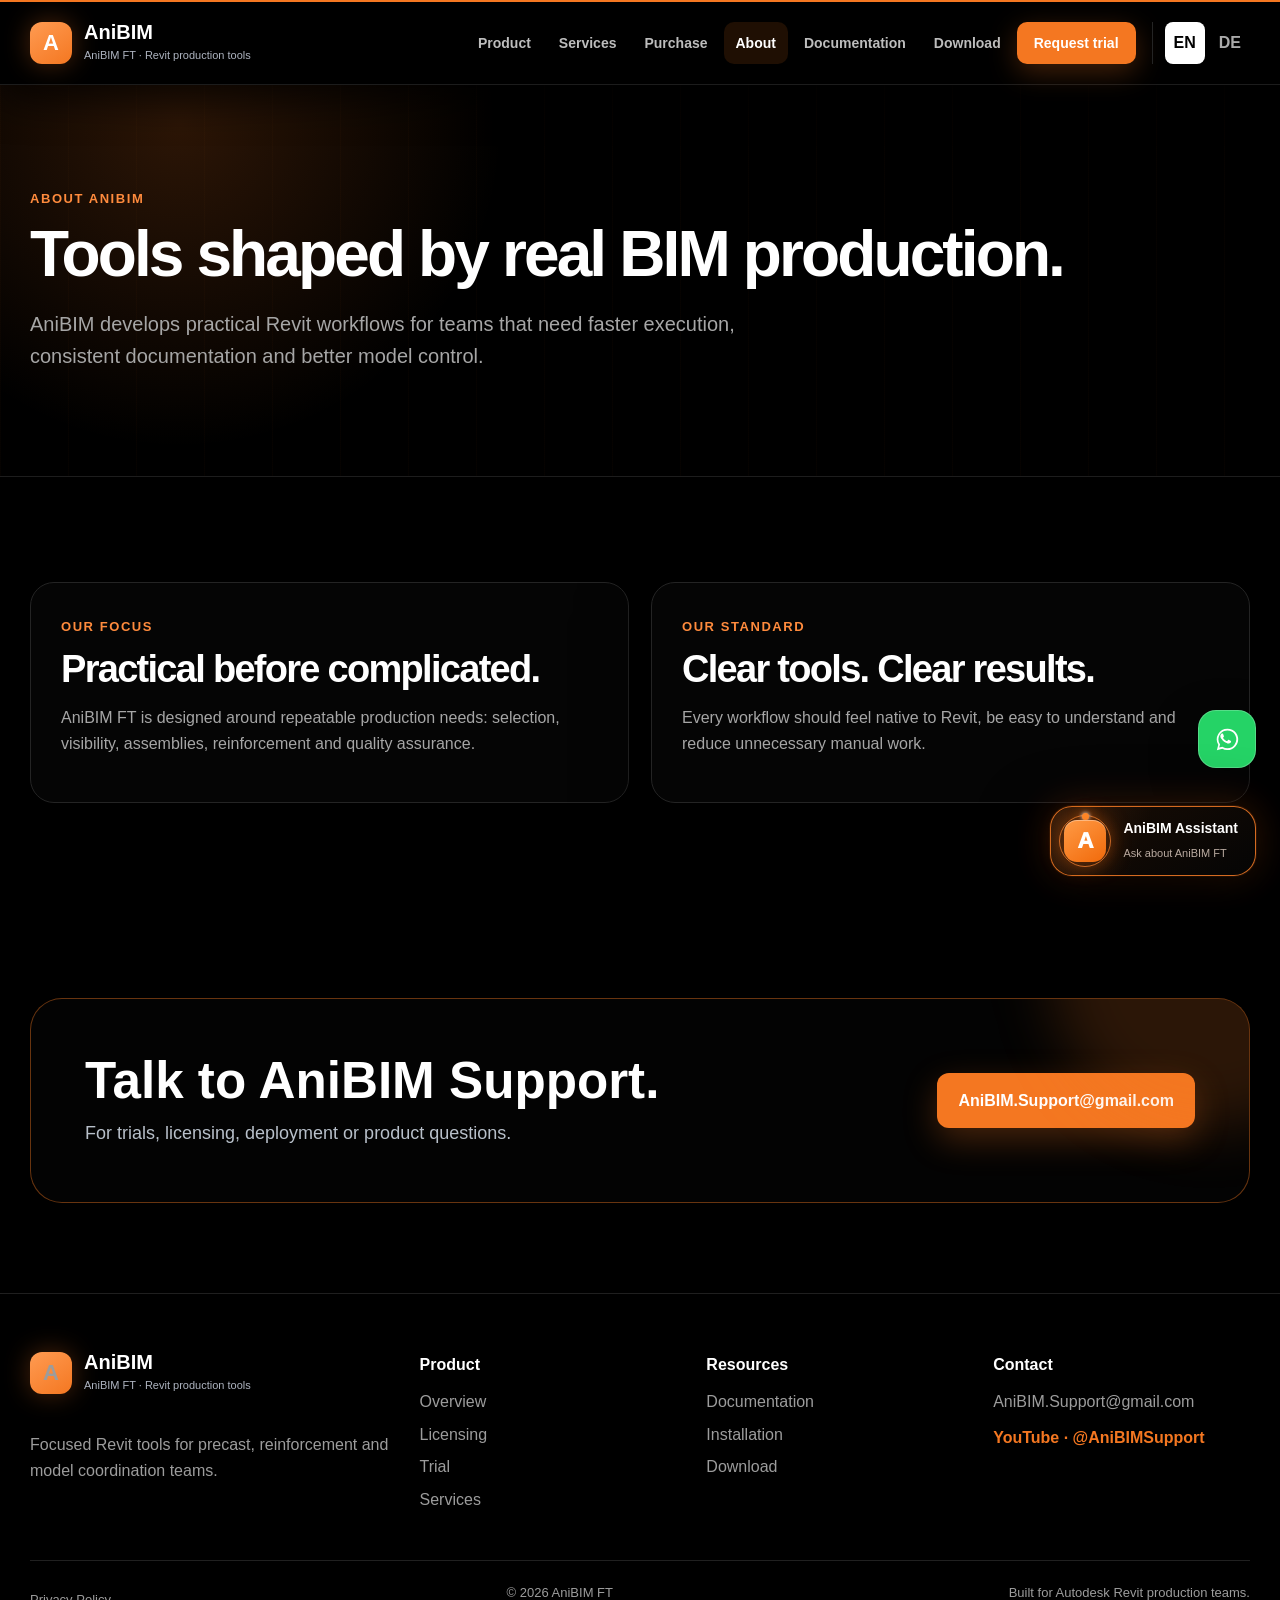
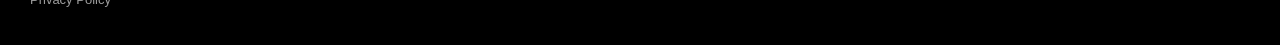
==== about.html @ ae04d5df "Add files via upload our services updated 1" ====
<!DOCTYPE html>

<html lang="en"><head><meta charset="utf-8"/><meta content="width=device-width,initial-scale=1" name="viewport"/><meta content="AniBIM FT — practical Revit tools for productive BIM teams." name="description"/><title><span data-lang="en">About · AniBIM FT</span><span data-lang="de">Über uns · AniBIM FT</span></title><link href="assets/site.css?v=21" rel="stylesheet"/></head><body class="lang-en"><header class="site-header"><div class="shell navbar"><a class="brand" data-keep-lang="true" href="index.html"><span class="mark">A</span><span><strong>AniBIM</strong><small><span data-lang="en">AniBIM FT · Revit production tools</span><span data-lang="de">AniBIM FT · Revit-Produktionswerkzeuge</span></small></span></a><div class="nav-wrap"><nav class="nav-links"><a class="nav-link" data-keep-lang="true" href="product.html"><span data-lang="en">Product</span><span data-lang="de">Produkt</span></a><a class="nav-link" data-keep-lang="true" href="service.html"><span data-lang="en">Services</span><span data-lang="de">Services</span></a><a class="nav-link" data-keep-lang="true" href="pricing.html"><span data-lang="en">Purchase</span><span data-lang="de">Kaufen</span></a><a class="nav-link active" data-keep-lang="true" href="about.html"><span data-lang="en">About</span><span data-lang="de">Über uns</span></a><a class="nav-link" data-keep-lang="true" href="docs.html"><span data-lang="en">Documentation</span><span data-lang="de">Dokumentation</span></a><a class="nav-link" data-keep-lang="true" href="download.html"><span data-lang="en">Download</span><span data-lang="de">Download</span></a><a class="nav-link cta" data-keep-lang="true" href="trial.html"><span data-lang="en">Request trial</span><span data-lang="de">Testversion</span></a></nav><div class="lang"><button aria-label="Switch to English" data-switch-lang="en" onclick="setLanguage('en')" type="button">EN</button><button aria-label="Zur deutschen Sprache wechseln" data-switch-lang="de" onclick="setLanguage('de')" type="button">DE</button></div></div></div></header><section class="page-hero"><div class="shell"><span class="kicker"><span data-lang="en">About AniBIM</span><span data-lang="de">Über AniBIM</span></span><h1><span data-lang="en">Tools shaped by real BIM production.</span><span data-lang="de">Werkzeuge, geprägt von echter BIM-Produktion.</span></h1><p><span data-lang="en">AniBIM develops practical Revit workflows for teams that need faster execution, consistent documentation and better model control.</span><span data-lang="de">AniBIM entwickelt praxisnahe Revit-Arbeitsabläufe für Teams, die schneller arbeiten, konsistent dokumentieren und Modelle besser kontrollieren müssen.</span></p></div></section><section class="section"><div class="shell grid two"><article class="card"><span class="kicker"><span data-lang="en">Our focus</span><span data-lang="de">Unser Fokus</span></span><h2 style="font-size:38px"><span data-lang="en">Practical before complicated.</span><span data-lang="de">Praxisnah statt kompliziert.</span></h2><p><span data-lang="en">AniBIM FT is designed around repeatable production needs: selection, visibility, assemblies, reinforcement and quality assurance.</span><span data-lang="de">AniBIM FT ist auf wiederkehrende Produktionsanforderungen ausgerichtet: Auswahl, Sichtbarkeit, Baugruppen, Bewehrung und Qualitätssicherung.</span></p></article><article class="card"><span class="kicker"><span data-lang="en">Our standard</span><span data-lang="de">Unser Anspruch</span></span><h2 style="font-size:38px"><span data-lang="en">Clear tools. Clear results.</span><span data-lang="de">Klare Werkzeuge. Klare Ergebnisse.</span></h2><p><span data-lang="en">Every workflow should feel native to Revit, be easy to understand and reduce unnecessary manual work.</span><span data-lang="de">Jeder Arbeitsablauf soll sich in Revit selbstverständlich anfühlen, leicht verständlich sein und unnötige manuelle Arbeit reduzieren.</span></p></article></div></section><section class="cta-band"><div class="shell"><div class="cta-box"><div><h2><span data-lang="en">Talk to AniBIM Support.</span><span data-lang="de">Mit dem AniBIM-Support sprechen.</span></h2><p><span data-lang="en">For trials, licensing, deployment or product questions.</span><span data-lang="de">Für Testversionen, Lizenzierung, Bereitstellung oder Produktfragen.</span></p></div><a class="btn primary" href="mailto:AniBIM.Support@gmail.com">AniBIM.Support@gmail.com</a></div></div></section><footer class="footer"><div class="shell"><div class="footer-grid"><div><a class="brand" data-keep-lang="true" href="index.html"><span class="mark">A</span><span><strong>AniBIM</strong><small><span data-lang="en">AniBIM FT · Revit production tools</span><span data-lang="de">AniBIM FT · Revit-Produktionswerkzeuge</span></small></span></a><p style="max-width:360px"><span data-lang="en">Focused Revit tools for precast, reinforcement and model coordination teams.</span><span data-lang="de">Fokussierte Revit-Werkzeuge für Fertigteil-, Bewehrungs- und Koordinationsteams.</span></p></div><div><h4><span data-lang="en">Product</span><span data-lang="de">Produkt</span></h4><a data-keep-lang="true" href="product.html"><span data-lang="en">Overview</span><span data-lang="de">Übersicht</span></a><a data-keep-lang="true" href="pricing.html"><span data-lang="en">Licensing</span><span data-lang="de">Lizenzierung</span></a><a data-keep-lang="true" href="trial.html"><span data-lang="en">Trial</span><span data-lang="de">Testversion</span></a><a data-keep-lang="true" href="service.html"><span data-lang="en">Services</span><span data-lang="de">Services</span></a></div><div><h4><span data-lang="en">Resources</span><span data-lang="de">Ressourcen</span></h4><a data-keep-lang="true" href="docs.html"><span data-lang="en">Documentation</span><span data-lang="de">Dokumentation</span></a><a data-keep-lang="true" href="install.html"><span data-lang="en">Installation</span><span data-lang="de">Installation</span></a><a data-keep-lang="true" href="download.html"><span data-lang="en">Download</span><span data-lang="de">Download</span></a></div><div><h4><span data-lang="en">Contact</span><span data-lang="de">Kontakt</span></h4><a href="mailto:AniBIM.Support@gmail.com">AniBIM.Support@gmail.com</a><a class="youtube-link" href="https://www.youtube.com/@AniBIMSupport" rel="noopener noreferrer" target="_blank">YouTube · @AniBIMSupport</a></div></div><div class="footer-bottom"><span><a data-keep-lang="true" href="privacy.html"><span data-lang="en">Privacy Policy</span><span data-lang="de">Datenschutz</span></a></span><span><span data-lang="en">© 2026 AniBIM FT</span><span data-lang="de">© 2026 AniBIM FT</span></span><span><span data-lang="en">Built for Autodesk Revit production teams.</span><span data-lang="de">Entwickelt für Produktionsteams mit Autodesk Revit.</span></span></div></div></footer><script src="assets/site.js?v=20260827-v14"></script></body></html>
---- assets/site.css ----
:root{--ink:#111827;--muted:#667085;--brand:#f47721;--brand2:#ff9a57;--nav:#15171c;--paper:#fff;--wash:#f6f7fb;--line:#e6e8ef;--purple:#5b4cc4;--pink:#ffb2cf;--radius:24px;--shadow:0 24px 70px rgba(24,31,46,.12)}
*{box-sizing:border-box}html{scroll-behavior:smooth}body{margin:0;font-family:Inter,"Segoe UI",Arial,sans-serif;color:var(--ink);background:#fff;line-height:1.6;-webkit-font-smoothing:antialiased}img{max-width:100%;display:block}a{color:inherit}button,input,select,textarea{font:inherit}.shell{width:min(1220px,calc(100% - 48px));margin:auto}.site-header{position:sticky;top:0;z-index:100;background:rgba(18,20,25,.94);backdrop-filter:blur(18px);border-top:3px solid var(--brand)}.navbar{height:82px;display:flex;align-items:center;justify-content:space-between;gap:28px}.brand{display:flex;align-items:center;gap:12px;color:#fff;text-decoration:none}.mark{width:42px;height:42px;border-radius:12px;display:grid;place-items:center;font-weight:900;font-size:22px;background:linear-gradient(145deg,var(--brand2),var(--brand));box-shadow:0 10px 26px rgba(244,119,33,.35)}.brand strong{display:block;font-size:20px;line-height:1}.brand small{display:block;color:#aeb4c0;font-size:11px;margin-top:5px}.nav-wrap,.nav-links,.lang{display:flex;align-items:center}.nav-wrap{gap:16px}.nav-links{gap:4px}.nav-link{color:#d6d9df;text-decoration:none;padding:10px 12px;border-radius:10px;font-size:14px;font-weight:700}.nav-link:hover,.nav-link.active{color:#fff;background:rgba(255,255,255,.08)}.nav-link.cta{background:var(--brand);color:#fff;padding-inline:17px}.lang{gap:5px;padding-left:12px;border-left:1px solid #3c414b}.lang button{border:0;background:transparent;color:#aeb4c0;padding:8px 9px;border-radius:8px;font-weight:800;cursor:pointer}.lang button.active{background:#fff;color:#111827}.menu-toggle{display:none;background:none;border:0;color:white;font-size:24px}.hero{position:relative;overflow:hidden;color:#fff;min-height:760px;background:radial-gradient(circle at 20% 0%,rgba(255,148,191,.28),transparent 38%),radial-gradient(circle at 85% 20%,rgba(138,115,255,.45),transparent 42%),linear-gradient(135deg,#443aa4 0%,#6457c8 46%,#8d67cb 100%)}.hero:after{content:"";position:absolute;inset:0;opacity:.14;background-image:url("data:image/svg+xml,%3Csvg xmlns='http://www.w3.org/2000/svg' width='160' height='160' viewBox='0 0 160 160'%3E%3Cfilter id='n'%3E%3CfeTurbulence type='fractalNoise' baseFrequency='.9' numOctaves='2' stitchTiles='stitch'/%3E%3C/filter%3E%3Crect width='100%25' height='100%25' filter='url(%23n)' opacity='.55'/%3E%3C/svg%3E")}.hero-inner{position:relative;z-index:2;padding:110px 0 100px;display:grid;grid-template-columns:1.02fr .98fr;gap:70px;align-items:center}.eyebrow{display:inline-flex;align-items:center;gap:9px;color:#ffd2e2;font-size:14px;font-weight:900;text-transform:uppercase;letter-spacing:.09em}.eyebrow:before{content:"";width:8px;height:8px;background:var(--pink);border-radius:50%}.hero h1{font-size:clamp(58px,7vw,94px);line-height:.98;letter-spacing:-.055em;margin:24px 0 22px;max-width:760px}.hero .lead{font-size:21px;max-width:650px;color:#f3f0ff}.hero-actions{display:flex;gap:13px;flex-wrap:wrap;margin-top:32px}.btn{display:inline-flex;align-items:center;justify-content:center;gap:9px;text-decoration:none;border-radius:12px;padding:14px 20px;border:1px solid transparent;font-weight:850;cursor:pointer}.btn.primary{background:var(--pink);color:#1e1730}.btn.primary:hover{transform:translateY(-2px);box-shadow:0 16px 30px rgba(34,18,67,.25)}.btn.secondary{background:rgba(255,255,255,.08);color:#fff;border-color:rgba(255,255,255,.35)}.btn.orange{background:var(--brand);color:#fff}.btn.dark{background:#171a20;color:#fff}.hero-proof{display:flex;gap:26px;flex-wrap:wrap;margin-top:42px;color:#e7e3ff}.hero-proof>.proof-item{display:flex;align-items:center;gap:9px;font-weight:700}.hero-proof .proof-check{color:#ffd0e1;font-weight:900;display:inline-block;flex:0 0 auto}.hero-art{position:relative;min-height:520px}.float-card{position:absolute;background:#fff;border-radius:24px;padding:18px;box-shadow:0 28px 60px rgba(24,13,55,.25);border:1px solid rgba(255,255,255,.65)}.float-card.ribbon{left:4%;right:0;top:23%;transform:rotate(-2deg)}.float-card.ribbon img{border-radius:12px}.float-card.small{width:245px}.float-card.one{left:0;bottom:4%;transform:rotate(5deg)}.float-card.two{right:2%;bottom:0;transform:rotate(-4deg)}.float-card .label{color:#667085;font-size:12px;margin-top:10px}.orb{position:absolute;border-radius:50%;filter:blur(.2px)}.orb.a{width:190px;height:190px;background:#12d9e7;right:8%;top:4%;opacity:.9}.orb.b{width:150px;height:150px;background:#ffd76a;left:14%;bottom:10%;opacity:.85}.section{padding:105px 0}.section.alt{background:var(--wash)}.section.dark{background:#15171c;color:#fff}.section-head{max-width:820px;margin-bottom:48px}.kicker{font-size:13px;font-weight:900;color:var(--brand);text-transform:uppercase;letter-spacing:.12em}.section h2,.page-hero h1{font-size:clamp(40px,5vw,64px);line-height:1.06;letter-spacing:-.045em;margin:10px 0 16px}.section-intro{font-size:20px;color:var(--muted);margin:0}.dark .section-intro{color:#b8bec9}.grid{display:grid;gap:22px}.grid.two{grid-template-columns:repeat(2,1fr)}.grid.three{grid-template-columns:repeat(3,1fr)}.grid.four{grid-template-columns:repeat(4,1fr)}.feature-card{position:relative;background:#fff;border:1px solid var(--line);border-radius:24px;padding:30px;overflow:hidden;transition:.25s}.feature-card:hover{transform:translateY(-7px);box-shadow:var(--shadow)}.feature-card .icon{width:58px;height:58px;border-radius:17px;background:#fff4ec;display:grid;place-items:center;margin-bottom:20px}.feature-card .icon img{width:34px;height:34px;object-fit:contain}.feature-card h3{font-size:23px;margin:0 0 10px}.feature-card p{color:var(--muted);margin:0}.workflow{display:grid;grid-template-columns:1fr 1fr;gap:75px;align-items:center;padding:42px 0}.workflow.reverse .workflow-copy{order:2}.workflow.reverse .workflow-media{order:1}.workflow h3{font-size:clamp(34px,4vw,54px);line-height:1.08;letter-spacing:-.035em;margin:8px 0 16px}.workflow p{font-size:18px;color:var(--muted)}.workflow-media{background:linear-gradient(145deg,#f1efff,#fff2f7);padding:30px;border-radius:30px;box-shadow:var(--shadow)}.workflow-media img{border-radius:16px;width:100%}.chips{display:flex;gap:9px;flex-wrap:wrap;margin-top:22px}.chip{background:#f0f2f6;border-radius:999px;padding:8px 12px;font-size:13px;font-weight:800}.ribbon-stage{background:#15171c;color:#fff;border-radius:32px;padding:36px;box-shadow:0 35px 80px rgba(20,22,27,.25)}.ribbon-stage img{width:100%;border-radius:16px}.ribbon-links{display:flex;gap:10px;flex-wrap:wrap;margin-top:22px}.ribbon-links a{color:#fff;text-decoration:none;border:1px solid #3d424b;border-radius:999px;padding:8px 13px;font-size:13px}.ribbon-links a:hover{border-color:var(--brand);background:rgba(244,119,33,.12)}.page-hero{padding:100px 0 84px;background:linear-gradient(135deg,#f8f7ff,#fff 55%,#fff3f7);border-bottom:1px solid var(--line)}.page-hero p{font-size:20px;color:var(--muted);max-width:760px}.card{background:#fff;border:1px solid var(--line);border-radius:24px;padding:30px}.card h3{font-size:23px;margin:0 0 10px}.card p{color:var(--muted)}.number{width:38px;height:38px;border-radius:50%;background:var(--brand);color:#fff;display:grid;place-items:center;font-weight:900}.form-grid{display:grid;grid-template-columns:.9fr 1.1fr;gap:30px}.form-card{background:#fff;border:1px solid var(--line);border-radius:24px;padding:34px;box-shadow:var(--shadow)}.field{margin-bottom:17px}label{display:block;font-weight:800;font-size:13px;margin-bottom:7px}input,select,textarea{width:100%;padding:13px 14px;border:1px solid #d8dce5;border-radius:11px;background:#fff;outline:none}input:focus,select:focus,textarea:focus{border-color:var(--brand);box-shadow:0 0 0 4px rgba(244,119,33,.12)}textarea{min-height:120px}.price-card{min-height:390px;display:flex;flex-direction:column}.price{font-size:42px;font-weight:900;margin:12px 0}.price small{font-size:14px;color:var(--muted)}.price-card .btn{margin-top:auto}.badge{align-self:flex-start;background:#fff1e8;color:#a44200;padding:6px 10px;border-radius:999px;font-weight:900;font-size:12px}.docs-layout{display:grid;grid-template-columns:280px 1fr;gap:30px;align-items:start}.docs-nav{position:sticky;top:105px;background:#fff;border:1px solid var(--line);border-radius:20px;padding:18px;max-height:calc(100vh - 130px);overflow:auto}.docs-nav strong{display:block;margin:12px 10px 6px;font-size:12px;color:#8a94a5;text-transform:uppercase;letter-spacing:.08em}.docs-nav a{display:block;text-decoration:none;padding:8px 10px;border-radius:9px;font-size:14px}.docs-nav a:hover{background:#fff3ec;color:#a44200}.tool-section{background:#fff;border:1px solid var(--line);border-radius:26px;padding:34px;margin-bottom:24px}.tool-title{display:flex;align-items:center;gap:16px}.tool-title img{width:46px;height:46px;object-fit:contain}.tool-title h2{font-size:34px;margin:0}.tool-grid{display:grid;grid-template-columns:1fr .9fr;gap:34px;margin-top:25px}.tool-grid p{color:var(--muted)}.tool-grid img{border-radius:16px;border:1px solid var(--line)}.steps{counter-reset:step;list-style:none;padding:0}.steps li{counter-increment:step;position:relative;padding-left:48px;margin:16px 0}.steps li:before{content:counter(step);position:absolute;left:0;top:0;width:30px;height:30px;border-radius:50%;display:grid;place-items:center;background:var(--brand);color:#fff;font-weight:900}.cta-band{padding:90px 0}.cta-box{background:linear-gradient(135deg,#4e43ad,#7b5fd0);color:#fff;border-radius:32px;padding:54px;display:flex;align-items:center;justify-content:space-between;gap:30px}.cta-box h2{font-size:clamp(34px,4vw,52px);line-height:1.08;margin:0 0 10px}.cta-box p{color:#ebe8ff;font-size:18px;margin:0}.footer{background:#15171c;color:#c5cad2;padding:58px 0 28px}.footer-grid{display:grid;grid-template-columns:1.4fr repeat(3,1fr);gap:30px}.footer h4{color:#fff;margin:0 0 12px}.footer a{display:block;text-decoration:none;color:#c5cad2;margin:7px 0}.footer a:hover{color:#fff}.footer-bottom{border-top:1px solid #343841;margin-top:40px;padding-top:22px;display:flex;justify-content:space-between;gap:20px;flex-wrap:wrap;font-size:13px}[data-lang]{display:none!important}body.lang-en [data-lang="en"]{display:initial!important}body.lang-de [data-lang="de"]{display:initial!important}
@media(max-width:980px){.nav-links{display:none}.menu-toggle{display:block}.hero-inner,.workflow,.form-grid,.tool-grid{grid-template-columns:1fr}.hero-art{min-height:460px}.grid.four,.grid.three{grid-template-columns:repeat(2,1fr)}.docs-layout{grid-template-columns:1fr}.docs-nav{position:relative;top:auto;max-height:none}.workflow.reverse .workflow-copy,.workflow.reverse .workflow-media{order:initial}.footer-grid{grid-template-columns:1fr 1fr}}
@media(max-width:640px){.shell{width:min(100% - 28px,1220px)}.navbar{height:68px}.brand small{display:none}.hero{min-height:auto}.hero-inner{padding:72px 0}.hero h1{font-size:52px}.hero-art{min-height:390px}.float-card.small{width:185px}.section{padding:72px 0}.grid.two,.grid.three,.grid.four{grid-template-columns:1fr}.cta-box{padding:34px;flex-direction:column;align-items:flex-start}.footer-grid{grid-template-columns:1fr}.page-hero{padding:72px 0 58px}}

/* AniBIM FT — Dark Orange Premium Theme */
:root{
  --ink:#f5f7fa;
  --muted:#a7b0bc;
  --brand:#f47721;
  --brand2:#ff9b52;
  --nav:#090b0e;
  --paper:#11151a;
  --wash:#0d1014;
  --line:#262c34;
  --purple:#f47721;
  --pink:#ffb27a;
  --radius:24px;
  --shadow:0 28px 80px rgba(0,0,0,.42);
}
body{color:var(--ink);background:#090b0e}
.site-header{background:rgba(8,10,13,.9);border-top:2px solid var(--brand);box-shadow:0 10px 30px rgba(0,0,0,.2)}
.nav-link{color:#bdc4ce}.nav-link:hover,.nav-link.active{color:#fff;background:rgba(244,119,33,.12)}
.nav-link.cta{background:linear-gradient(135deg,var(--brand2),var(--brand));box-shadow:0 10px 28px rgba(244,119,33,.24)}
.lang{border-left-color:#2b3038}.lang button{color:#aeb5c0}.lang button:hover{color:#fff;background:#171b21}.lang button.active{background:var(--brand);color:#fff}

.hero{background:
 radial-gradient(circle at 14% 10%,rgba(244,119,33,.25),transparent 34%),
 radial-gradient(circle at 78% 28%,rgba(255,155,82,.14),transparent 38%),
 linear-gradient(145deg,#080a0d 0%,#10141a 48%,#0b0d11 100%);
 border-bottom:1px solid #222831}
.hero:before{content:"";position:absolute;inset:0;background:linear-gradient(90deg,rgba(244,119,33,.035) 1px,transparent 1px),linear-gradient(rgba(244,119,33,.035) 1px,transparent 1px);background-size:54px 54px;mask-image:linear-gradient(to bottom,black,transparent 80%)}
.hero:after{opacity:.07}
.eyebrow{color:#ffbd8d}.eyebrow:before{background:var(--brand)}
.hero .lead{color:#c4cbd5}.hero h1{text-shadow:0 12px 45px rgba(0,0,0,.35)}
.btn.primary,.btn.orange{background:linear-gradient(135deg,var(--brand2),var(--brand));color:#fff;box-shadow:0 14px 34px rgba(244,119,33,.24)}
.btn.primary:hover,.btn.orange:hover{transform:translateY(-2px);box-shadow:0 18px 42px rgba(244,119,33,.34)}
.btn.secondary{background:#13171d;color:#fff;border-color:#343b45}.btn.secondary:hover{border-color:var(--brand);background:#181d24}
.btn.dark{background:#fff;color:#11151a}
.hero-proof{color:#c8ced8}.hero-proof .proof-check{color:var(--brand2)}
.orb.a{background:rgba(244,119,33,.4);filter:blur(2px)}.orb.b{background:rgba(255,166,99,.25);filter:blur(1px)}
.float-card{background:linear-gradient(145deg,#171c23,#0f1318);border-color:#2f3640;box-shadow:0 30px 80px rgba(0,0,0,.55)}
.float-card .label{color:#9ca6b2}

.section{background:#090b0e}.section.alt{background:#0d1014}.section.dark{background:#07090c}.section-intro,.workflow p,.feature-card p,.card p,.page-hero p,.tool-grid p{color:var(--muted)}
.kicker{color:var(--brand2)}
.feature-card,.card,.form-card,.price-card,.tool-section,.docs-nav{background:linear-gradient(145deg,#15191f,#101419);border-color:var(--line);box-shadow:0 18px 55px rgba(0,0,0,.18)}
.feature-card:hover{border-color:rgba(244,119,33,.55);box-shadow:0 28px 70px rgba(0,0,0,.4),0 0 0 1px rgba(244,119,33,.08) inset}
.feature-card .icon{background:rgba(244,119,33,.11);border:1px solid rgba(244,119,33,.18)}
.workflow-media{background:linear-gradient(145deg,#181d24,#101419);border:1px solid #2b323b;box-shadow:var(--shadow)}
.workflow-media img{filter:saturate(.95) contrast(1.03)}
.chip{background:#171c22;color:#c9d0d9;border:1px solid #2c333c}
.ribbon-stage{background:linear-gradient(145deg,#12161b,#080a0d);border:1px solid #2d333c;box-shadow:0 35px 90px rgba(0,0,0,.5)}
.ribbon-links a{border-color:#353c46;background:#12161b}.ribbon-links a:hover{border-color:var(--brand);background:rgba(244,119,33,.12)}

.page-hero{background:
 radial-gradient(circle at 15% 0%,rgba(244,119,33,.19),transparent 36%),
 linear-gradient(145deg,#0b0e12,#10141a 58%,#0a0c10);
 border-bottom-color:#242a32}
.page-hero:after{content:"";position:absolute;inset:0;pointer-events:none;background:linear-gradient(90deg,rgba(244,119,33,.03) 1px,transparent 1px);background-size:72px 72px}.page-hero{position:relative;overflow:hidden}.page-hero>.shell{position:relative;z-index:1}
.badge{background:rgba(244,119,33,.12);color:#ffb179;border:1px solid rgba(244,119,33,.25)}
input,select,textarea{color:#f2f5f8;background:#0c0f13;border-color:#343b45}input::placeholder,textarea::placeholder{color:#707986}input:focus,select:focus,textarea:focus{border-color:var(--brand);box-shadow:0 0 0 4px rgba(244,119,33,.12)}
.docs-nav strong{color:#7f8997}.docs-nav a:hover{background:rgba(244,119,33,.1);color:#ffad73}
.tool-grid img{border-color:#2b323b;background:#0c0f13}.steps li:before,.number{background:linear-gradient(135deg,var(--brand2),var(--brand));box-shadow:0 8px 20px rgba(244,119,33,.22)}
.cta-band{background:#090b0e}.cta-box{background:radial-gradient(circle at 80% 0%,rgba(255,166,99,.2),transparent 35%),linear-gradient(135deg,#1a1f26,#0d1014);border:1px solid rgba(244,119,33,.35);box-shadow:0 30px 90px rgba(0,0,0,.42)}.cta-box p{color:#b8c0ca}
.footer{background:#06080a;border-top:1px solid #252b33}.footer a,.footer{color:#9ea7b3}.footer-bottom{border-top-color:#252b33}

/* Refined premium details */
.feature-card,.card,.form-card,.tool-section,.docs-nav,.workflow-media,.ribbon-stage,.cta-box{backdrop-filter:blur(10px)}
.section h2,.page-hero h1,.workflow h3,.tool-title h2{color:#f8fafc}
::selection{background:rgba(244,119,33,.35);color:#fff}
::-webkit-scrollbar{width:12px}::-webkit-scrollbar-track{background:#090b0e}::-webkit-scrollbar-thumb{background:#343b45;border:3px solid #090b0e;border-radius:999px}::-webkit-scrollbar-thumb:hover{background:#f47721}

/* AniBIM FT — Complete Black Edition */
:root{
  --ink:#ffffff;
  --muted:#a6a6a6;
  --brand:#f47721;
  --brand2:#ff9b52;
  --nav:#000000;
  --paper:#050505;
  --wash:#000000;
  --line:#232323;
  --shadow:0 28px 90px rgba(0,0,0,.72);
}
html,body{background:#000!important;color:#fff}
body{background-image:none!important}
.site-header{background:rgba(0,0,0,.96)!important;border-top:2px solid var(--brand);border-bottom:1px solid #1c1c1c;box-shadow:0 12px 40px rgba(0,0,0,.75)}
.mark{background:linear-gradient(145deg,#ff9b52,#f47721);box-shadow:0 0 26px rgba(244,119,33,.32)}
.nav-link{color:#bdbdbd}.nav-link:hover,.nav-link.active{background:rgba(244,119,33,.11);color:#fff}.nav-link.cta{background:var(--brand)!important;box-shadow:0 8px 28px rgba(244,119,33,.28)}
.lang{border-left-color:#242424}.lang button{color:#aaa}.lang button:hover{background:#111;color:#fff}.lang button.active{background:#fff;color:#000}
.hero{background:#000!important;border-bottom:1px solid #202020}
.hero:before{background:radial-gradient(circle at 17% 22%,rgba(244,119,33,.24),transparent 31%),radial-gradient(circle at 82% 36%,rgba(244,119,33,.12),transparent 29%),linear-gradient(90deg,rgba(244,119,33,.025) 1px,transparent 1px),linear-gradient(rgba(244,119,33,.025) 1px,transparent 1px)!important;background-size:auto,auto,56px 56px,56px 56px!important;mask-image:linear-gradient(to bottom,black,transparent 88%)}
.hero:after{opacity:.035}
.hero .lead,.hero-proof{color:#b8b8b8}.eyebrow{color:#ffad73}.hero h1{color:#fff;text-shadow:0 0 44px rgba(244,119,33,.08)}
.orb.a,.orb.b{background:rgba(244,119,33,.18)!important;filter:blur(18px)!important}
.float-card{background:#050505!important;border:1px solid #292929!important;box-shadow:0 32px 95px rgba(0,0,0,.86),0 0 34px rgba(244,119,33,.07)!important}
.float-card .label{color:#999}
.section,.section.alt,.section.dark,.cta-band{background:#000!important}
.section.alt{border-top:1px solid #111;border-bottom:1px solid #111}
.page-hero{background:#000!important;border-bottom:1px solid #1d1d1d}
.page-hero:before{content:"";position:absolute;inset:0;background:radial-gradient(circle at 14% 10%,rgba(244,119,33,.18),transparent 28%),linear-gradient(90deg,rgba(244,119,33,.022) 1px,transparent 1px);background-size:auto,68px 68px;pointer-events:none}
.page-hero:after{display:none}
.feature-card,.card,.form-card,.price-card,.tool-section,.docs-nav,.workflow-media,.ribbon-stage,.cta-box{background:#050505!important;border:1px solid #242424!important;box-shadow:0 22px 70px rgba(0,0,0,.65)!important;backdrop-filter:none}
.feature-card:hover,.card:hover,.price-card:hover{border-color:rgba(244,119,33,.55)!important;box-shadow:0 26px 85px rgba(0,0,0,.78),0 0 34px rgba(244,119,33,.08)!important}
.feature-card .icon{background:#0b0b0b;border:1px solid rgba(244,119,33,.24)}
.workflow-media{background:#030303!important}.workflow-media img,.tool-grid img,.ribbon-stage img{background:#090909;border-color:#282828}
.chip{background:#090909;color:#d0d0d0;border-color:#292929}
.ribbon-stage{background:#020202!important}
.ribbon-links a{background:#050505;border-color:#2a2a2a}.ribbon-links a:hover{background:rgba(244,119,33,.09);border-color:var(--brand)}
.docs-nav a:hover{background:rgba(244,119,33,.10);color:#ffad73}
input,select,textarea{background:#050505!important;color:#fff!important;border-color:#303030!important}
input:focus,select:focus,textarea:focus{border-color:var(--brand)!important;box-shadow:0 0 0 4px rgba(244,119,33,.12)!important}
.badge{background:#0a0a0a;color:#ffad73;border-color:rgba(244,119,33,.34)}
.number,.steps li:before{background:var(--brand)!important;box-shadow:0 0 22px rgba(244,119,33,.25)}
.btn.primary,.btn.orange{background:var(--brand)!important;color:#fff;box-shadow:0 12px 34px rgba(244,119,33,.28)}
.btn.primary:hover,.btn.orange:hover{background:#ff812d!important;box-shadow:0 18px 44px rgba(244,119,33,.38)}
.btn.secondary{background:#050505!important;border-color:#323232!important}.btn.secondary:hover{background:#0a0a0a!important;border-color:var(--brand)!important}
.btn.dark{background:#fff!important;color:#000!important}
.cta-box{background:#030303!important;border-color:rgba(244,119,33,.42)!important;position:relative;overflow:hidden}
.cta-box:before{content:"";position:absolute;width:320px;height:320px;border-radius:50%;right:-120px;top:-190px;background:rgba(244,119,33,.17);filter:blur(30px);pointer-events:none}
.footer{background:#000!important;border-top:1px solid #202020}.footer-bottom{border-top-color:#202020}
.footer,.footer a{color:#9c9c9c}.footer h4,.footer .brand strong{color:#fff}
.kicker{color:#ff8b3d}.section h2,.page-hero h1,.workflow h3,.tool-title h2,.feature-card h3,.card h3{color:#fff}
.section-intro,.workflow p,.feature-card p,.card p,.page-hero p,.tool-grid p,.price small{color:#a6a6a6}
::-webkit-scrollbar-track{background:#000}::-webkit-scrollbar-thumb{background:#272727;border-color:#000}::-webkit-scrollbar-thumb:hover{background:#f47721}

/* Language switch fix: both EN and DE controls must always remain visible. */
.lang button[data-lang]{display:inline-flex!important;align-items:center;justify-content:center;min-width:38px}

/* Permanent language controls: not part of translated content visibility. */
.lang button[data-switch-lang]{display:inline-flex!important;visibility:visible!important;opacity:1!important;align-items:center;justify-content:center;min-width:40px;min-height:38px}

/* Documentation refinement: panel labels use the AniBIM accent consistently. */
.docs-nav > strong {
  color: var(--brand) !important;
  letter-spacing: .105em;
  font-weight: 800;
}
.docs-nav > strong span { color: inherit !important; }

/* Final documentation panel heading styling. */
.docs-nav > strong, .docs-nav > strong > span { color:#f47721 !important; font-weight:900 !important; }
.footer .youtube-link{
  color:#f47721 !important;
  font-weight:800;
  margin-top:10px;
}
.footer .youtube-link:hover{
  color:#ff9a55 !important;
  text-decoration:underline;
  text-underline-offset:4px;
}

/* AniBIM Command Finder — signature documentation experience */
.doc-search-trigger{position:fixed;right:28px;bottom:28px;z-index:60;display:flex;align-items:center;gap:10px;padding:13px 15px;border-radius:16px;border:1px solid rgba(244,119,33,.48);background:rgba(8,8,8,.92);color:#fff;font:800 14px/1 inherit;box-shadow:0 18px 55px rgba(0,0,0,.72),0 0 28px rgba(244,119,33,.14);backdrop-filter:blur(16px);cursor:pointer;transition:.22s ease}.doc-search-trigger:hover{transform:translateY(-3px);border-color:#f47721;box-shadow:0 22px 70px rgba(0,0,0,.82),0 0 38px rgba(244,119,33,.24)}.doc-search-trigger .search-icon{font-size:22px;color:#f47721}.doc-search-trigger kbd{padding:4px 7px;border:1px solid #353535;border-radius:7px;background:#111;color:#aaa;font:700 11px/1 inherit}
.doc-command{position:fixed;inset:0;z-index:1000;display:none;align-items:flex-start;justify-content:center;padding:11vh 20px 30px;background:rgba(0,0,0,.76);backdrop-filter:blur(18px)}.doc-command.open{display:flex;animation:commandFade .18s ease}.doc-command-panel{width:min(720px,100%);overflow:hidden;border:1px solid rgba(244,119,33,.42);border-radius:22px;background:#060606;box-shadow:0 45px 140px rgba(0,0,0,.92),0 0 70px rgba(244,119,33,.12)}.doc-command-head{display:grid;grid-template-columns:auto 1fr auto;align-items:center;gap:14px;padding:18px 20px;border-bottom:1px solid #222}.doc-command-head .search-icon{font-size:26px;color:#f47721}.doc-command-head input{padding:4px!important;border:0!important;background:transparent!important;font-size:20px!important;box-shadow:none!important}.doc-command-head button{border:1px solid #333;border-radius:8px;background:#111;color:#aaa;padding:6px 8px;font-weight:800}.doc-command-results{max-height:52vh;overflow:auto;padding:9px}.doc-command-item{width:100%;display:grid;grid-template-columns:42px 1fr auto;align-items:center;gap:13px;padding:12px;border:0;border-radius:13px;background:transparent;color:#fff;text-align:left;cursor:pointer}.doc-command-item:hover,.doc-command-item.selected{background:linear-gradient(90deg,rgba(244,119,33,.18),rgba(244,119,33,.04));outline:1px solid rgba(244,119,33,.28)}.doc-command-icon{display:grid;place-items:center;width:38px;height:38px;border-radius:11px;background:#f47721;color:#fff;font-weight:900}.doc-command-item strong,.doc-command-item small{display:block}.doc-command-item strong{font-size:15px}.doc-command-item small{margin-top:3px;color:#8f8f8f}.doc-command-arrow{color:#f47721;font-weight:900}.doc-command-foot{display:flex;justify-content:space-between;gap:20px;padding:12px 20px;border-top:1px solid #222;color:#777;font-size:12px}.doc-command-empty{padding:35px;text-align:center;color:#888}.command-open{overflow:hidden}.tool-flash{animation:toolFlash 1.5s ease}@keyframes commandFade{from{opacity:0}to{opacity:1}}@keyframes toolFlash{0%,100%{box-shadow:0 22px 70px rgba(0,0,0,.65)}35%{border-color:#f47721;box-shadow:0 0 0 2px rgba(244,119,33,.35),0 0 70px rgba(244,119,33,.28)}}
@media(max-width:700px){.doc-search-trigger{right:16px;bottom:16px}.doc-search-trigger kbd,.doc-search-trigger>span[data-lang]{display:none!important}.doc-command{padding:8vh 10px 20px}.doc-command-foot span:last-child{display:none}}

/* AniBIM Services page */
.service-hero{position:relative;overflow:hidden;padding:96px 0 82px;border-bottom:1px solid #202020;background:#000}
.service-hero:before{content:"";position:absolute;inset:0;background:radial-gradient(circle at 12% 22%,rgba(244,119,33,.23),transparent 31%),linear-gradient(90deg,rgba(244,119,33,.025) 1px,transparent 1px);background-size:auto,64px 64px;pointer-events:none}
.service-hero-grid{position:relative;display:grid;grid-template-columns:minmax(0,1fr) minmax(420px,.9fr);gap:70px;align-items:center}
.service-hero h1{font-size:clamp(54px,7vw,96px);line-height:.94;letter-spacing:-.055em;margin:20px 0 24px;max-width:760px}
.service-hero h1 em{font-style:normal;color:var(--brand)}
.service-hero-copy{font-size:20px;line-height:1.7;color:#aaa;max-width:720px}
.service-hero-art{position:relative;border:1px solid #292929;border-radius:30px;overflow:hidden;box-shadow:0 40px 120px rgba(0,0,0,.8),0 0 70px rgba(244,119,33,.12);background:#050505}
.service-hero-art img{width:100%;height:100%;min-height:420px;object-fit:cover;display:block;filter:saturate(1.08) contrast(1.06)}
.service-hero-art:after{content:"";position:absolute;inset:0;box-shadow:inset 0 0 90px rgba(0,0,0,.55);pointer-events:none}
.service-home-btn{display:inline-flex;align-items:center;gap:10px;margin-top:28px;padding:14px 18px;border-radius:14px;border:1px solid rgba(244,119,33,.55);background:#080808;color:#fff;font-weight:900;box-shadow:0 0 32px rgba(244,119,33,.12)}
.service-home-btn:hover{background:rgba(244,119,33,.12);transform:translateY(-2px)}
.service-home-btn .home-glyph{font-size:22px;color:var(--brand)}
.service-section{padding:92px 0 110px;background:#000}
.service-intro{display:flex;justify-content:space-between;gap:30px;align-items:end;margin-bottom:42px}
.service-intro h2{font-size:clamp(40px,5vw,68px);letter-spacing:-.045em;max-width:760px;margin:0}
.service-intro p{max-width:520px;color:#999;font-size:18px;line-height:1.65}
.service-grid{display:grid;grid-template-columns:repeat(3,minmax(0,1fr));gap:18px}
.service-card{position:relative;min-height:260px;padding:26px;border:1px solid #262626;border-radius:24px;background:linear-gradient(145deg,#070707,#020202);overflow:hidden;transition:.26s ease;box-shadow:0 22px 65px rgba(0,0,0,.55)}
.service-card:hover{transform:translateY(-7px);border-color:rgba(244,119,33,.62);box-shadow:0 30px 90px rgba(0,0,0,.8),0 0 42px rgba(244,119,33,.11)}
.service-card img{width:108px;height:126px;object-fit:cover;float:left;margin:0 22px 16px 0;border-radius:18px;filter:saturate(1.06) contrast(1.08)}
.service-card h3{font-size:23px;margin:8px 0 12px;color:#fff}
.service-card p{font-size:15px;line-height:1.65;color:#aaa;margin:0}
.service-card .service-arrow{position:absolute;right:22px;bottom:20px;color:var(--brand);font-size:25px;font-weight:900}
.service-card:before{content:"";position:absolute;width:170px;height:170px;border-radius:50%;right:-90px;top:-100px;background:rgba(244,119,33,.08);filter:blur(18px)}
.service-cta{margin-top:28px;padding:34px 36px;border:1px solid rgba(244,119,33,.42);border-radius:24px;background:linear-gradient(100deg,#080808,#030303);display:flex;align-items:center;justify-content:space-between;gap:28px;box-shadow:0 25px 80px rgba(0,0,0,.65)}
.service-cta h3{font-size:28px;margin:0 0 7px}.service-cta p{color:#999;margin:0}
.service-page .nav-link[href="service.html"]{background:rgba(244,119,33,.12);color:#fff;box-shadow:inset 0 -2px 0 var(--brand)}
@media(max-width:980px){.service-hero-grid{grid-template-columns:1fr}.service-hero-art img{min-height:320px}.service-grid{grid-template-columns:repeat(2,minmax(0,1fr))}}
@media(max-width:650px){.service-hero{padding:70px 0 58px}.service-hero-grid{gap:36px}.service-grid{grid-template-columns:1fr}.service-intro,.service-cta{align-items:flex-start;flex-direction:column}.service-card{min-height:230px}.service-card img{width:92px;height:112px}}

/* AniBIM ribbon overview */
.ribbon-overview-card{margin:0 0 28px;padding:28px;border:1px solid #272727;border-radius:24px;background:radial-gradient(circle at 85% 0,rgba(244,119,33,.16),transparent 35%),linear-gradient(145deg,#0b0b0b,#040404);overflow:hidden;box-shadow:0 24px 70px rgba(0,0,0,.48)}
.ribbon-overview-card h2{margin:8px 0 10px;font-size:clamp(26px,3vw,42px);max-width:820px}.ribbon-overview-card p{max-width:760px;color:#a7a7a7}.ribbon-picture{display:block;margin-top:24px;padding:16px;border:1px solid rgba(244,119,33,.22);border-radius:18px;background:#101216;box-shadow:inset 0 1px rgba(255,255,255,.04),0 18px 45px rgba(0,0,0,.35)}.ribbon-picture img{display:block;width:100%;height:auto;border-radius:8px}
/* AniBIM Assistant */
.anibim-assistant-trigger{position:fixed;left:24px;bottom:24px;z-index:80;display:flex;align-items:center;gap:12px;padding:10px 15px 10px 9px;border:1px solid rgba(255,126,36,.5);border-radius:20px;background:rgba(7,7,7,.94);color:#fff;box-shadow:0 20px 60px rgba(0,0,0,.72),0 0 32px rgba(255,119,25,.18);backdrop-filter:blur(18px);cursor:pointer;transition:.25s ease}.anibim-assistant-trigger:hover{transform:translateY(-4px);border-color:#ff7a1a;box-shadow:0 25px 70px rgba(0,0,0,.85),0 0 45px rgba(255,119,25,.3)}
.assistant-core,.assistant-avatar{display:grid;place-items:center;background:linear-gradient(145deg,#ff9b48,#f2670a);color:#fff;font-weight:950;box-shadow:0 0 25px rgba(255,119,25,.35)}.assistant-core{width:44px;height:44px;border-radius:14px;font-size:21px;position:relative;z-index:2}.assistant-orbit{position:absolute;left:4px;width:54px;height:54px;border:1px solid rgba(255,138,58,.45);border-radius:50%;animation:assistantOrbit 5s linear infinite}.assistant-orbit:after{content:"";position:absolute;top:3px;left:7px;width:6px;height:6px;border-radius:50%;background:#ff7a1a;box-shadow:0 0 12px #ff7a1a}.assistant-trigger-copy{text-align:left}.assistant-trigger-copy strong,.assistant-trigger-copy small{display:block}.assistant-trigger-copy strong{font-size:13px}.assistant-trigger-copy small{margin-top:3px;color:#969696;font-size:11px}
.anibim-assistant{position:fixed;left:24px;bottom:92px;z-index:1000;width:min(410px,calc(100vw - 32px));display:none}.anibim-assistant.open{display:block;animation:assistantRise .24s ease}.assistant-panel{overflow:hidden;border:1px solid rgba(255,119,25,.42);border-radius:24px;background:linear-gradient(180deg,#111318,#070707 58%);box-shadow:0 35px 110px rgba(0,0,0,.88),0 0 55px rgba(255,119,25,.12)}.assistant-head{display:flex;align-items:center;gap:12px;padding:16px;border-bottom:1px solid #282828;background:linear-gradient(90deg,rgba(255,119,25,.12),transparent)}.assistant-avatar{width:40px;height:40px;border-radius:13px}.assistant-head>div:nth-child(2){flex:1}.assistant-head strong,.assistant-head span{display:block}.assistant-head strong{font-size:15px}.assistant-head span{margin-top:3px;color:#8f8f8f;font-size:11px}.assistant-head i{display:inline-block;width:7px;height:7px;margin-right:6px;border-radius:50%;background:#51d88a;box-shadow:0 0 9px #51d88a}.assistant-head button{width:34px;height:34px;border:1px solid #333;border-radius:10px;background:#111;color:#bbb;font-size:22px;cursor:pointer}.assistant-messages{height:330px;overflow:auto;padding:17px;scroll-behavior:smooth}.assistant-message{display:flex;margin-bottom:13px}.assistant-message.user{justify-content:flex-end}.assistant-bubble{max-width:88%;padding:11px 13px;border-radius:15px;color:#d8d8d8;font-size:13px;line-height:1.55;background:#17191e;border:1px solid #2b2d32}.assistant-message.user .assistant-bubble{background:linear-gradient(135deg,#f47721,#ff8d3a);border-color:transparent;color:#fff;border-bottom-right-radius:5px}.assistant-message.bot .assistant-bubble{border-bottom-left-radius:5px}.assistant-bubble strong{color:#fff}.assistant-bubble a{color:#ff8a32}.assistant-suggestions{display:flex;gap:7px;overflow:auto;padding:0 15px 12px}.assistant-chip{flex:0 0 auto;border:1px solid rgba(255,119,25,.35);border-radius:999px;background:#101010;color:#d0d0d0;padding:7px 10px;font:700 11px/1.2 inherit;cursor:pointer}.assistant-chip:hover{border-color:#ff7a1a;color:#fff;background:rgba(255,119,25,.1)}.assistant-compose{display:grid;grid-template-columns:1fr 42px;gap:8px;padding:13px;border-top:1px solid #262626;background:#090909}.assistant-compose input{min-width:0;border:1px solid #303238!important;border-radius:13px!important;background:#0d0f12!important;padding:12px 13px!important;color:#fff!important;box-shadow:none!important}.assistant-compose button{border:0;border-radius:13px;background:linear-gradient(145deg,#ff8a32,#ed650d);color:#fff;font-size:17px;cursor:pointer}.assistant-panel footer{padding:0 14px 12px;color:#666;font-size:10px;text-align:center}.assistant-typing{display:inline-flex;gap:4px}.assistant-typing i{width:5px;height:5px;border-radius:50%;background:#ff7a1a;animation:assistantDot 1s infinite}.assistant-typing i:nth-child(2){animation-delay:.15s}.assistant-typing i:nth-child(3){animation-delay:.3s}
@keyframes assistantOrbit{to{transform:rotate(360deg)}}@keyframes assistantRise{from{opacity:0;transform:translateY(18px) scale(.97)}to{opacity:1;transform:none}}@keyframes assistantDot{0%,70%,100%{transform:translateY(0);opacity:.35}35%{transform:translateY(-4px);opacity:1}}
@media(max-width:700px){.anibim-assistant-trigger{left:14px;bottom:14px;padding-right:9px}.assistant-trigger-copy{display:none}.anibim-assistant{left:16px;bottom:82px}.assistant-messages{height:52vh}.ribbon-overview-card{padding:20px}}

/* V8 refinements: premium licensing, horizontal footer brand, assistant everywhere */
.footer a.brand{display:inline-flex!important;align-items:center!important;gap:12px!important;margin:0 0 22px!important;width:auto!important}
.footer a.brand>span:last-child{display:block!important;min-width:0}.footer a.brand strong{display:block!important;white-space:nowrap}
.pricing-section{position:relative;overflow:hidden;padding-top:92px!important;padding-bottom:112px!important}
.pricing-section:before{content:"";position:absolute;width:680px;height:680px;left:50%;top:36%;transform:translate(-50%,-50%);background:radial-gradient(circle,rgba(244,119,33,.11),transparent 66%);pointer-events:none}
.pricing-grid{position:relative;align-items:stretch;gap:24px!important}
.pricing-grid .price-card{position:relative;min-height:440px;padding:34px!important;border-radius:28px!important;overflow:hidden;transition:transform .28s ease,border-color .28s ease,box-shadow .28s ease!important}
.pricing-grid .price-card:before{content:"";position:absolute;left:0;right:0;top:0;height:3px;background:linear-gradient(90deg,transparent,#f47721,transparent);opacity:.55}
.pricing-grid .price-card:nth-child(2){transform:translateY(-18px);border-color:rgba(244,119,33,.62)!important;box-shadow:0 32px 90px rgba(0,0,0,.78),0 0 48px rgba(244,119,33,.11)!important}
.pricing-grid .price-card:nth-child(2):after{content:"MOST POPULAR";position:absolute;right:-39px;top:25px;transform:rotate(45deg);width:150px;text-align:center;padding:5px 0;background:#f47721;color:#fff;font-size:9px;font-weight:900;letter-spacing:.12em}
body.lang-de .pricing-grid .price-card:nth-child(2):after{content:"EMPFOHLEN"}
.pricing-grid .price-card h3{font-size:27px!important;margin-top:10px!important}.pricing-grid .price{font-size:45px!important;letter-spacing:-.045em;line-height:1.05;margin:22px 0 18px!important}
.pricing-grid .price-card p{font-size:15px;line-height:1.65;max-width:32ch}.pricing-grid .price-card .btn{width:100%;min-height:50px;border-radius:13px!important}
.pricing-grid .price-card:hover{transform:translateY(-8px)!important}.pricing-grid .price-card:nth-child(2):hover{transform:translateY(-26px)!important}
.assistant-follow-label{flex:0 0 100%;color:#777;font-size:10px;font-weight:900;text-transform:uppercase;letter-spacing:.1em;margin:1px 2px 3px}.assistant-suggestions{flex-wrap:wrap;max-height:118px;overflow:auto!important}
.anibim-assistant-trigger{z-index:10020!important}.anibim-assistant{z-index:10021!important}
@media(max-width:980px){.pricing-grid .price-card:nth-child(2){transform:none}.pricing-grid .price-card:nth-child(2):hover{transform:translateY(-8px)!important}}
@media(max-width:640px){.footer a.brand{display:inline-flex!important}.pricing-section{padding-top:70px!important}.pricing-grid .price-card{min-height:auto}}

/* V9 assistant: premium right-side orange identity */
.anibim-assistant-trigger{
  left:auto!important;right:24px!important;bottom:24px!important;
  min-height:64px;padding:8px 17px 8px 8px!important;border-radius:22px!important;
  border:1px solid rgba(255,129,40,.82)!important;
  background:linear-gradient(145deg,rgba(26,13,4,.98),rgba(5,5,5,.98))!important;
  box-shadow:0 22px 70px rgba(0,0,0,.84),0 0 0 1px rgba(255,126,32,.12),0 0 38px rgba(255,106,14,.24)!important;
}
.anibim-assistant-trigger:before{content:"";position:absolute;inset:0;border-radius:inherit;background:linear-gradient(110deg,rgba(255,143,62,.12),transparent 45%);pointer-events:none}
.assistant-orbit-wrap{position:relative;width:52px;height:52px;display:grid;place-items:center;flex:0 0 52px}
.assistant-core{width:42px!important;height:42px!important;border-radius:13px!important;font-size:22px!important;background:linear-gradient(145deg,#ff9a45,#f16a0b)!important;box-shadow:inset 0 1px rgba(255,255,255,.35),0 0 24px rgba(255,109,17,.45)!important}
.assistant-orbit{left:0!important;inset:0!important;width:52px!important;height:52px!important;border-color:rgba(255,139,55,.72)!important;box-shadow:0 0 15px rgba(255,112,17,.14)}
.assistant-orbit:after{top:-3px!important;left:22px!important;width:7px!important;height:7px!important;background:#ff8a2a!important;box-shadow:0 0 4px #fff,0 0 14px #ff7817!important}
.assistant-trigger-copy strong{font-size:14px!important}.assistant-trigger-copy small{color:#b9aaa0!important}
.anibim-assistant{left:auto!important;right:24px!important;bottom:101px!important;width:min(430px,calc(100vw - 32px))!important}
.assistant-panel{
  border:1px solid rgba(255,126,32,.86)!important;border-radius:25px!important;
  background:radial-gradient(circle at 92% 3%,rgba(255,125,29,.28),transparent 34%),linear-gradient(155deg,#211005 0%,#120804 35%,#090909 78%)!important;
  box-shadow:0 38px 120px rgba(0,0,0,.95),0 0 0 1px rgba(255,136,52,.12),0 0 72px rgba(255,104,8,.27)!important;
}
.assistant-head{background:linear-gradient(90deg,rgba(255,118,19,.25),rgba(255,118,19,.05))!important;border-bottom-color:rgba(255,129,40,.3)!important}
.assistant-messages{background:linear-gradient(180deg,rgba(18,8,3,.62),rgba(3,3,3,.86))}
.assistant-message.bot .assistant-bubble{background:linear-gradient(145deg,#21140d,#151515)!important;border-color:rgba(255,129,40,.26)!important}
.assistant-compose{background:rgba(14,7,3,.96)!important;border-top-color:rgba(255,129,40,.3)!important}
.assistant-compose input{border-color:rgba(255,129,40,.36)!important;background:#0b0806!important}
.assistant-panel footer{padding-top:9px!important;background:#0d0704;color:#a8795c!important}
@media(max-width:700px){.anibim-assistant-trigger{left:auto!important;right:14px!important;bottom:14px!important}.anibim-assistant{left:16px!important;right:16px!important;bottom:88px!important;width:auto!important}}

/* V10 Assistant workspace refinements: fixed close control, roomy suggestions, drag + resize */
.anibim-assistant{
  width:min(470px,calc(100vw - 32px))!important;
  height:min(680px,calc(100vh - 128px));
  min-width:390px;
  min-height:520px;
  max-width:82vw;
  max-height:88vh;
}
.assistant-panel{
  position:relative;
  height:100%;
  display:grid;
  grid-template-rows:auto minmax(180px,1fr) minmax(118px,auto) auto auto;
  overflow:hidden!important;
}
.assistant-head{
  position:relative;
  min-height:72px;
  padding:14px 68px 14px 16px!important;
  cursor:move;
  user-select:none;
  touch-action:none;
}
.assistant-head button#assistant-close{
  position:absolute!important;
  top:16px!important;
  right:16px!important;
  width:40px!important;
  height:40px!important;
  min-width:40px!important;
  padding:0!important;
  display:grid!important;
  place-items:center!important;
  border:1px solid rgba(255,143,70,.38)!important;
  border-radius:50%!important;
  background:#171717!important;
  color:#fff!important;
  font:700 25px/1 Arial,sans-serif!important;
  box-shadow:0 7px 20px rgba(0,0,0,.42)!important;
  cursor:pointer!important;
  z-index:5;
  transition:transform .18s ease,background .18s ease,border-color .18s ease,box-shadow .18s ease!important;
}
.assistant-head button#assistant-close:hover,
.assistant-head button#assistant-close:focus-visible{
  transform:rotate(90deg) scale(1.06);
  background:#f47721!important;
  border-color:#ff9b50!important;
  box-shadow:0 0 0 4px rgba(244,119,33,.16),0 8px 26px rgba(244,119,33,.34)!important;
  outline:none;
}
.assistant-messages{
  height:auto!important;
  min-height:0;
  overflow:auto!important;
  padding:18px!important;
}
.assistant-suggestions{
  align-content:flex-start;
  min-height:118px;
  max-height:170px!important;
  overflow:auto!important;
  padding:13px 18px 16px!important;
  border-top:1px solid rgba(255,127,32,.28);
  background:linear-gradient(180deg,rgba(23,10,4,.98),rgba(9,5,3,.98));
  scrollbar-gutter:stable;
}
.assistant-chip{
  white-space:normal!important;
  text-align:left;
  line-height:1.35!important;
  padding:9px 12px!important;
}
.assistant-compose{padding:14px 16px!important;grid-template-columns:minmax(0,1fr) 48px!important}
.assistant-compose button{min-height:48px}
.assistant-resize-handle{
  position:absolute;
  right:5px;
  bottom:5px;
  width:22px;
  height:22px;
  z-index:8;
  cursor:nwse-resize;
  touch-action:none;
  opacity:.8;
}
.assistant-resize-handle:before,
.assistant-resize-handle:after{
  content:"";
  position:absolute;
  right:3px;
  bottom:3px;
  border-right:2px solid #ff852b;
  border-bottom:2px solid #ff852b;
  border-radius:1px;
}
.assistant-resize-handle:before{width:13px;height:13px}
.assistant-resize-handle:after{width:7px;height:7px;right:7px;bottom:7px;opacity:.62}
.anibim-assistant.is-moving .assistant-panel,
.anibim-assistant.is-resizing .assistant-panel{box-shadow:0 42px 135px rgba(0,0,0,.98),0 0 0 2px rgba(255,135,49,.3),0 0 85px rgba(255,104,8,.35)!important}
body.assistant-interacting{user-select:none!important;cursor:grabbing!important}
@media(max-width:700px){
  .anibim-assistant{min-width:0!important;min-height:430px!important;max-width:none!important;max-height:calc(100vh - 104px)!important;height:min(660px,calc(100vh - 104px))!important}
  .assistant-head{cursor:default}
  .assistant-resize-handle{display:none}
  .assistant-suggestions{max-height:142px!important}
}


/* AniBIM F1 contextual help styles */
.tool-section{scroll-margin-top:96px}
.tool-section.opened-from-revit{
 position:relative;
 border-color:#ff7a1a!important;
 animation:anibimF1Focus 3.5s cubic-bezier(.2,.8,.2,1);
 box-shadow:0 0 0 2px rgba(255,122,26,.78),0 0 42px rgba(255,122,26,.42),0 30px 85px rgba(0,0,0,.72)!important;
}
.tool-section.opened-from-revit:before{
 content:"F1";
 position:absolute;
 top:14px;
 right:14px;
 z-index:3;
 display:grid;
 place-items:center;
 width:38px;
 height:28px;
 border:1px solid rgba(255,255,255,.25);
 border-radius:9px;
 background:linear-gradient(145deg,#ff913d,#ed640b);
 color:#fff;
 font-size:12px;
 font-weight:950;
 box-shadow:0 8px 24px rgba(255,112,14,.35);
}
@keyframes anibimF1Focus{
 0%{transform:translateY(8px);filter:brightness(1);box-shadow:0 0 0 0 rgba(255,122,26,0)}
 18%{transform:translateY(0);filter:brightness(1.12);box-shadow:0 0 0 3px rgba(255,122,26,.85),0 0 70px rgba(255,122,26,.56)}
 100%{filter:brightness(1)}
}
.revit-f1-notice{
 position:fixed;
 top:92px;
 left:50%;
 z-index:12000;
 display:flex;
 align-items:center;
 gap:12px;
 min-width:270px;
 padding:12px 16px;
 border:1px solid rgba(255,126,36,.62);
 border-radius:16px;
 background:linear-gradient(135deg,rgba(39,16,5,.97),rgba(8,8,8,.98));
 color:#fff;
 box-shadow:0 20px 60px rgba(0,0,0,.72),0 0 36px rgba(255,119,25,.24);
 opacity:0;
 transform:translate(-50%,-14px) scale(.97);
 transition:.25s ease;
 pointer-events:none;
}
.revit-f1-notice.show{opacity:1;transform:translate(-50%,0) scale(1)}
.revit-f1-notice-icon{display:grid;place-items:center;width:42px;height:32px;border-radius:9px;background:#ff7a1a;color:#fff;font-weight:950}
.revit-f1-notice strong,.revit-f1-notice small{display:block}.revit-f1-notice small{margin-top:2px;color:#b8b8b8;font-size:11px}
@media(max-width:700px){.revit-f1-notice{top:76px;min-width:0;width:calc(100vw - 32px)}}

/* V13 responsive navigation + WhatsApp support */
.mobile-menu-toggle{display:none;align-items:center;justify-content:center;width:44px;height:44px;border:1px solid rgba(255,255,255,.16);border-radius:12px;background:rgba(255,255,255,.06);color:#fff;cursor:pointer;padding:0}
.mobile-menu-toggle span,.mobile-menu-toggle:before,.mobile-menu-toggle:after{content:"";display:block;width:20px;height:2px;border-radius:2px;background:currentColor;transition:.22s ease}
.mobile-menu-toggle span{margin:5px 0}.mobile-menu-toggle.is-open span{opacity:0}.mobile-menu-toggle.is-open:before{transform:translateY(7px) rotate(45deg)}.mobile-menu-toggle.is-open:after{transform:translateY(-7px) rotate(-45deg)}
.whatsapp-support{position:fixed;right:24px;bottom:92px;z-index:10019;width:58px;height:58px;border-radius:18px;display:grid;place-items:center;text-decoration:none;background:#25D366;color:#fff;border:1px solid rgba(255,255,255,.22);box-shadow:0 18px 48px rgba(0,0,0,.38);transition:.22s ease}
.whatsapp-support:hover{transform:translateY(-3px);box-shadow:0 22px 55px rgba(0,0,0,.48)}.whatsapp-support svg{width:31px;height:31px;fill:currentColor}.whatsapp-support .support-tip{position:absolute;right:68px;white-space:nowrap;background:#111;color:#fff;padding:8px 11px;border-radius:9px;font-size:12px;font-weight:800;opacity:0;transform:translateX(6px);pointer-events:none;transition:.2s}.whatsapp-support:hover .support-tip{opacity:1;transform:none}
@media(max-width:980px){
 .navbar{position:relative}.mobile-menu-toggle{display:flex;flex-direction:column;flex:0 0 auto}.nav-wrap{margin-left:auto;gap:9px}.lang{border-left:0;padding-left:0}.nav-links{display:none;position:absolute;top:calc(100% - 1px);left:0;right:0;z-index:120;background:rgba(18,20,25,.99);border-top:1px solid #30343c;border-bottom:1px solid #30343c;padding:12px max(18px,calc((100vw - min(1220px,calc(100vw - 48px)))/2));box-shadow:0 22px 45px rgba(0,0,0,.35)}
 .site-header.mobile-nav-open .nav-links{display:grid;grid-template-columns:repeat(2,minmax(0,1fr));gap:6px}.nav-link{padding:12px 14px}.nav-link.cta{text-align:center}.lang button{padding:8px 7px}
}
@media(max-width:640px){.site-header.mobile-nav-open .nav-links{grid-template-columns:1fr}.nav-links{max-height:calc(100vh - 68px);overflow:auto}.whatsapp-support{right:14px;bottom:84px;width:52px;height:52px;border-radius:16px}.whatsapp-support .support-tip{display:none}}

/* V14 mobile pricing/support polish */
@media(max-width:640px){
  html,body{max-width:100%;overflow-x:hidden}
  .shell{width:calc(100% - 32px);max-width:100%;margin-inline:auto}
  .page-hero{padding:48px 0 40px!important}
  .page-hero h1{font-size:clamp(34px,10vw,44px);overflow-wrap:anywhere}
  .page-hero p{font-size:17px;line-height:1.55;margin-bottom:0}
  .pricing-section{padding:48px 0 76px!important}
  .pricing-grid{grid-template-columns:minmax(0,1fr)!important;gap:18px!important;width:100%}
  .pricing-grid .price-card{width:100%;min-width:0;max-width:100%;min-height:0!important;padding:26px 22px!important;border-radius:22px!important;overflow:hidden}
  .pricing-grid .price-card h3{font-size:clamp(23px,7.4vw,29px)!important;line-height:1.15;overflow-wrap:anywhere}
  .pricing-grid .price{display:flex;flex-wrap:wrap;align-items:baseline;gap:4px 8px;font-size:clamp(36px,12vw,48px)!important;line-height:1!important;margin:18px 0 20px!important;min-width:0;overflow-wrap:anywhere}
  .pricing-grid .price small{display:block;flex-basis:100%;font-size:12px!important;line-height:1.35;margin-top:3px;letter-spacing:0}
  .pricing-grid .price-card p{max-width:none;width:100%;font-size:15px;line-height:1.55;overflow-wrap:anywhere;margin:0 0 24px}
  .pricing-grid .price-card .btn{width:100%;max-width:100%;min-width:0;white-space:normal;text-align:center;padding:13px 14px!important;line-height:1.3}
  .pricing-grid .price-card:nth-child(2),.pricing-grid .price-card:nth-child(2):hover,.pricing-grid .price-card:hover{transform:none!important}
  .whatsapp-support{right:10px!important;bottom:72px!important;width:46px!important;height:46px!important;border-radius:14px!important}
  .whatsapp-support svg{width:26px;height:26px}
  .anibim-assistant-trigger{right:10px!important;bottom:10px!important;width:50px!important;height:50px!important;min-width:50px!important;padding:5px!important;border-radius:16px!important;justify-content:center!important}
  .anibim-assistant-trigger .assistant-orbit-wrap{width:40px!important;height:40px!important;flex:0 0 40px!important}
  .anibim-assistant-trigger .assistant-core{width:34px!important;height:34px!important;font-size:20px!important}
}
@media(max-width:390px){
  .navbar{gap:10px}
  .brand{gap:9px}.brand strong{font-size:18px}.mark{width:40px;height:40px}
  .nav-wrap{gap:6px}.mobile-menu-toggle{width:42px;height:42px}.lang{gap:2px}.lang button{padding:7px 6px}
  .pricing-grid .price-card{padding:24px 20px!important}
}

/* V16 desktop support-button spacing */
@media(min-width:701px){
  .whatsapp-support{bottom:132px!important}
}


/* V17 Engineering & BIM Services */
.nav-link.active{background:rgba(255,122,26,.12);border-color:rgba(255,122,26,.25);color:#fff}

.service-delivery-hero{position:relative;overflow:hidden;padding:96px 0 88px;border-bottom:1px solid #202020;background:
radial-gradient(circle at 78% 18%,rgba(255,122,26,.17),transparent 34%),
linear-gradient(90deg,rgba(255,122,26,.08),transparent 40%),
#050505}
.service-delivery-hero:before{content:"";position:absolute;inset:0;pointer-events:none;background-image:
linear-gradient(rgba(255,255,255,.025) 1px,transparent 1px),
linear-gradient(90deg,rgba(255,255,255,.025) 1px,transparent 1px);background-size:64px 64px}
.service-delivery-hero-grid{position:relative;z-index:1;display:grid;grid-template-columns:minmax(0,1.05fr) minmax(380px,.95fr);gap:68px;align-items:center}
.service-delivery-copy h1{max-width:850px;margin:20px 0 24px;font-size:clamp(52px,5.5vw,84px);line-height:.97;letter-spacing:-.052em}
.service-delivery-copy .lead{max-width:760px;font-size:20px;line-height:1.65;color:#c7c7c7}
.service-proof-row{display:flex;flex-wrap:wrap;gap:12px 24px;margin-top:26px;color:#d9d9d9;font-size:14px;font-weight:800}
.service-proof-row>span{display:flex;align-items:center;gap:8px}.service-proof-row b{color:#ff7a1a;font-size:17px}

.service-video-card{min-height:440px;border:1px solid rgba(255,122,26,.35);border-radius:30px;padding:14px;background:linear-gradient(145deg,rgba(255,122,26,.12),rgba(10,10,10,.96));box-shadow:0 32px 90px rgba(0,0,0,.55),0 0 60px rgba(255,122,26,.08)}
.service-video-placeholder{height:100%;min-height:410px;display:flex;flex-direction:column;justify-content:flex-end;padding:34px;border-radius:20px;border:1px solid rgba(255,255,255,.08);background:
radial-gradient(circle at 65% 20%,rgba(255,122,26,.28),transparent 30%),
linear-gradient(155deg,#161616 0%,#090909 52%,#020202 100%);position:relative;overflow:hidden}
.service-video-placeholder:before{content:"";position:absolute;inset:0;background:linear-gradient(transparent 35%,rgba(0,0,0,.78));pointer-events:none}
.service-video-placeholder>*{position:relative;z-index:1}
.service-video-play{position:absolute;left:34px;top:34px;width:68px;height:68px;border-radius:50%;display:grid;place-items:center;background:#ff7a1a;color:#fff;font-size:24px;box-shadow:0 18px 45px rgba(255,122,26,.28)}
.service-video-placeholder h3{font-size:30px;margin:10px 0 8px}.service-video-placeholder p{max-width:520px;color:#bdbdbd;line-height:1.55}

.service-delivery-section{padding:96px 0;background:#050505}
.service-delivery-heading{max-width:860px;margin-bottom:42px}
.service-delivery-heading h2{font-size:clamp(38px,4vw,60px);line-height:1.02;margin:12px 0 18px;letter-spacing:-.035em}
.service-delivery-heading p{font-size:18px;line-height:1.7;color:#bcbcbc;max-width:820px}
.engineering-service-grid{display:grid;grid-template-columns:repeat(3,minmax(0,1fr));gap:18px}
.engineering-service-card{position:relative;min-height:290px;padding:30px;border:1px solid #242424;border-radius:24px;background:linear-gradient(155deg,#0f0f0f,#070707);overflow:hidden}
.engineering-service-card:after{content:"";position:absolute;right:-50px;bottom:-70px;width:160px;height:160px;border-radius:50%;background:rgba(255,122,26,.07);filter:blur(8px)}
.engineering-service-card:hover{border-color:rgba(255,122,26,.55);transform:translateY(-4px);transition:.2s ease}
.service-number{display:inline-flex;min-width:42px;height:32px;align-items:center;justify-content:center;padding:0 9px;border:1px solid rgba(255,122,26,.42);border-radius:999px;color:#ff8a34;font-size:12px;font-weight:950;letter-spacing:.08em}
.engineering-service-card h3{margin:24px 0 12px;font-size:24px;line-height:1.15}.engineering-service-card p{position:relative;z-index:1;color:#bdbdbd;line-height:1.65}
.engineering-service-card.featured{grid-column:span 2;border-color:rgba(255,122,26,.65);background:linear-gradient(135deg,rgba(255,122,26,.15),#090909 45%)}

.delivery-platforms{padding:84px 0;border-top:1px solid #1e1e1e;border-bottom:1px solid #1e1e1e;background:#090909}
.delivery-platforms-inner{display:grid;grid-template-columns:1fr .8fr;gap:60px;align-items:center}
.delivery-platforms h2{font-size:clamp(40px,4vw,58px);margin:10px 0 16px}.delivery-platforms p{font-size:18px;line-height:1.65;color:#bdbdbd;max-width:720px}
.platform-badges{display:grid;grid-template-columns:1fr 1fr;gap:12px}.platform-badges span{padding:20px;border:1px solid #292929;border-radius:16px;background:#0e0e0e;color:#eee;font-weight:850;text-align:center}

.customer-review-section{padding:94px 0;background:#050505}
.review-grid{display:grid;grid-template-columns:repeat(3,minmax(0,1fr));gap:18px}
.review-card{padding:32px;border:1px solid #262626;border-radius:24px;background:linear-gradient(155deg,#101010,#070707);min-height:260px;display:flex;flex-direction:column}
.review-stars{color:#ff7a1a;letter-spacing:4px;font-size:17px;margin-bottom:22px}.review-card>p{font-size:20px;line-height:1.6;color:#e1e1e1;flex:1}
.review-author{display:flex;flex-direction:column;gap:4px;margin-top:26px}.review-author strong{font-size:17px}.review-author span{font-size:13px;color:#8f8f8f}
.review-pending{border-style:dashed}.review-pending .review-stars{opacity:.35}

.service-final-cta{padding:74px 0;background:linear-gradient(90deg,rgba(255,122,26,.12),#070707 48%)}
.service-final-cta-inner{display:flex;align-items:center;justify-content:space-between;gap:42px}
.service-final-cta h2{max-width:900px;margin:8px 0 0;font-size:clamp(34px,3.2vw,50px);line-height:1.08}

@media(max-width:1050px){
 .service-delivery-hero-grid{grid-template-columns:1fr;gap:42px}
 .service-video-card{min-height:390px}.service-video-placeholder{min-height:360px}
 .engineering-service-grid{grid-template-columns:repeat(2,minmax(0,1fr))}
 .delivery-platforms-inner{grid-template-columns:1fr}
 .review-grid{grid-template-columns:1fr 1fr}
}
@media(max-width:640px){
 .service-delivery-hero{padding:52px 0 48px}
 .service-delivery-hero-grid{gap:30px}
 .service-delivery-copy h1{font-size:clamp(43px,13vw,62px);overflow-wrap:anywhere}
 .service-delivery-copy .lead{font-size:17px}
 .service-proof-row{display:grid;gap:9px}
 .service-video-card{min-height:310px;padding:10px;border-radius:22px}
 .service-video-placeholder{min-height:288px;padding:24px;border-radius:15px}
 .service-video-play{left:24px;top:24px;width:54px;height:54px;font-size:18px}
 .service-video-placeholder h3{font-size:24px}
 .service-delivery-section{padding:62px 0}
 .service-delivery-heading{margin-bottom:28px}
 .service-delivery-heading h2{font-size:38px}
 .engineering-service-grid{grid-template-columns:1fr}
 .engineering-service-card,.engineering-service-card.featured{grid-column:auto;min-height:0;padding:25px 22px}
 .delivery-platforms{padding:58px 0}.platform-badges{grid-template-columns:1fr 1fr}
 .customer-review-section{padding:62px 0}.review-grid{grid-template-columns:1fr}.review-card{min-height:0;padding:25px 22px}
 .service-final-cta{padding:58px 0}.service-final-cta-inner{display:block}.service-final-cta .btn{margin-top:24px;width:100%;text-align:center}
}


/* V19 Services landing video */
.service-video-media{
  position:relative;
  height:100%;
  min-height:410px;
  border-radius:20px;
  overflow:hidden;
  border:1px solid rgba(255,255,255,.08);
  background:#050505;
}
.service-landing-video{
  display:block;
  width:100%;
  height:100%;
  min-height:410px;
  object-fit:cover;
  background:#050505;
}
.service-video-caption{
  position:absolute;
  left:0;right:0;bottom:0;
  padding:64px 30px 26px;
  pointer-events:none;
  background:linear-gradient(transparent,rgba(0,0,0,.88));
}
.service-video-caption h3{
  margin:8px 0 0;
  max-width:580px;
  font-size:22px;
  line-height:1.25;
}
@media(max-width:640px){
  .service-video-media,
  .service-landing-video{min-height:288px}
  .service-video-caption{padding:48px 20px 18px}
  .service-video-caption h3{font-size:18px}
}


/* V20 Services YouTube embed */
.service-youtube-video{
  border:0;
  aspect-ratio:16/9;
  min-height:0!important;
  background:#050505;
}
.service-video-media{
  min-height:0!important;
  aspect-ratio:16/9;
}
.service-video-caption{
  display:none;
}
@media(max-width:640px){
  .service-video-media,
  .service-youtube-video{
    min-height:0!important;
    aspect-ratio:16/9;
  }
}
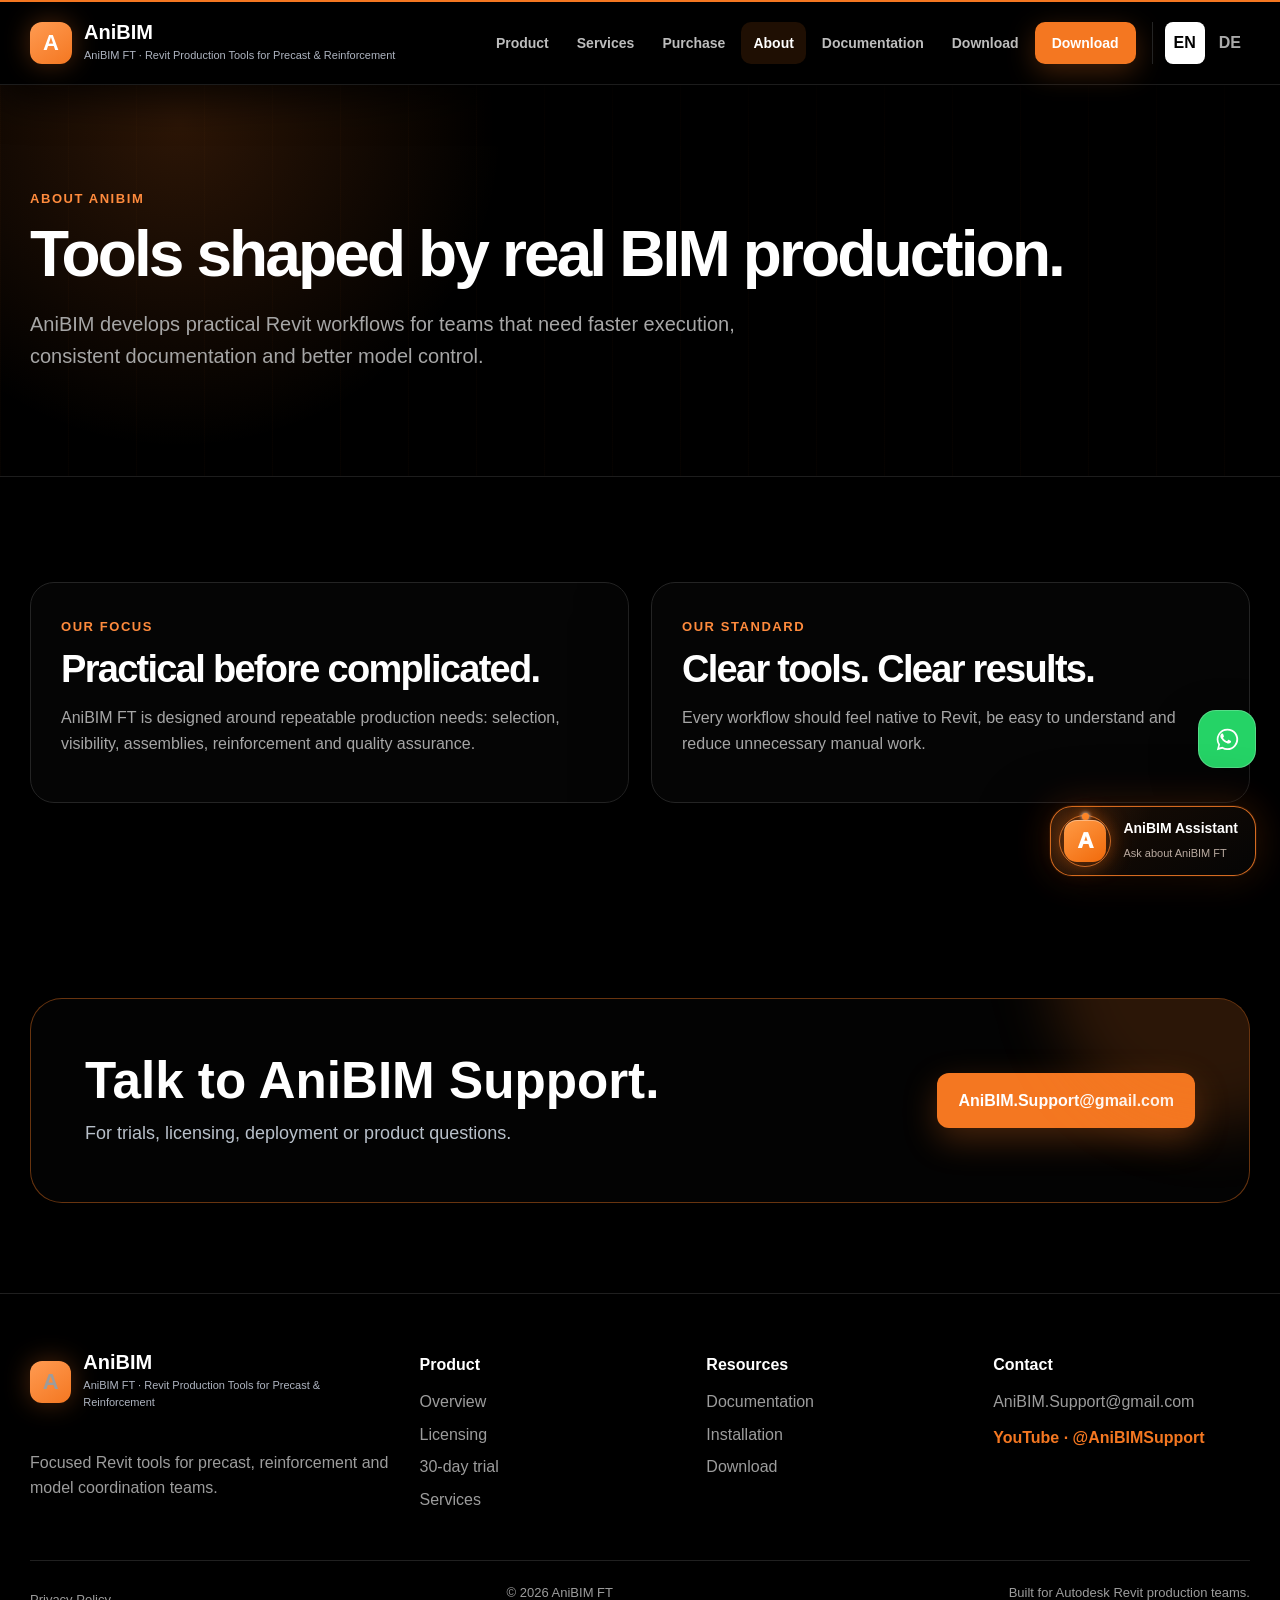
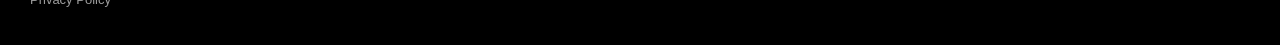
==== commit 75adb863: "Add files via upload download version 1" ====
--- a/about.html
+++ b/about.html
@@ -1,3 +1,5 @@
 <!DOCTYPE html>
 
-<html lang="en"><head><meta charset="utf-8"/><meta content="width=device-width,initial-scale=1" name="viewport"/><meta content="AniBIM FT — practical Revit tools for productive BIM teams." name="description"/><title><span data-lang="en">About · AniBIM FT</span><span data-lang="de">Über uns · AniBIM FT</span></title><link href="assets/site.css?v=21" rel="stylesheet"/></head><body class="lang-en"><header class="site-header"><div class="shell navbar"><a class="brand" data-keep-lang="true" href="index.html"><span class="mark">A</span><span><strong>AniBIM</strong><small><span data-lang="en">AniBIM FT · Revit production tools</span><span data-lang="de">AniBIM FT · Revit-Produktionswerkzeuge</span></small></span></a><div class="nav-wrap"><nav class="nav-links"><a class="nav-link" data-keep-lang="true" href="product.html"><span data-lang="en">Product</span><span data-lang="de">Produkt</span></a><a class="nav-link" data-keep-lang="true" href="service.html"><span data-lang="en">Services</span><span data-lang="de">Services</span></a><a class="nav-link" data-keep-lang="true" href="pricing.html"><span data-lang="en">Purchase</span><span data-lang="de">Kaufen</span></a><a class="nav-link active" data-keep-lang="true" href="about.html"><span data-lang="en">About</span><span data-lang="de">Über uns</span></a><a class="nav-link" data-keep-lang="true" href="docs.html"><span data-lang="en">Documentation</span><span data-lang="de">Dokumentation</span></a><a class="nav-link" data-keep-lang="true" href="download.html"><span data-lang="en">Download</span><span data-lang="de">Download</span></a><a class="nav-link cta" data-keep-lang="true" href="trial.html"><span data-lang="en">Request trial</span><span data-lang="de">Testversion</span></a></nav><div class="lang"><button aria-label="Switch to English" data-switch-lang="en" onclick="setLanguage('en')" type="button">EN</button><button aria-label="Zur deutschen Sprache wechseln" data-switch-lang="de" onclick="setLanguage('de')" type="button">DE</button></div></div></div></header><section class="page-hero"><div class="shell"><span class="kicker"><span data-lang="en">About AniBIM</span><span data-lang="de">Über AniBIM</span></span><h1><span data-lang="en">Tools shaped by real BIM production.</span><span data-lang="de">Werkzeuge, geprägt von echter BIM-Produktion.</span></h1><p><span data-lang="en">AniBIM develops practical Revit workflows for teams that need faster execution, consistent documentation and better model control.</span><span data-lang="de">AniBIM entwickelt praxisnahe Revit-Arbeitsabläufe für Teams, die schneller arbeiten, konsistent dokumentieren und Modelle besser kontrollieren müssen.</span></p></div></section><section class="section"><div class="shell grid two"><article class="card"><span class="kicker"><span data-lang="en">Our focus</span><span data-lang="de">Unser Fokus</span></span><h2 style="font-size:38px"><span data-lang="en">Practical before complicated.</span><span data-lang="de">Praxisnah statt kompliziert.</span></h2><p><span data-lang="en">AniBIM FT is designed around repeatable production needs: selection, visibility, assemblies, reinforcement and quality assurance.</span><span data-lang="de">AniBIM FT ist auf wiederkehrende Produktionsanforderungen ausgerichtet: Auswahl, Sichtbarkeit, Baugruppen, Bewehrung und Qualitätssicherung.</span></p></article><article class="card"><span class="kicker"><span data-lang="en">Our standard</span><span data-lang="de">Unser Anspruch</span></span><h2 style="font-size:38px"><span data-lang="en">Clear tools. Clear results.</span><span data-lang="de">Klare Werkzeuge. Klare Ergebnisse.</span></h2><p><span data-lang="en">Every workflow should feel native to Revit, be easy to understand and reduce unnecessary manual work.</span><span data-lang="de">Jeder Arbeitsablauf soll sich in Revit selbstverständlich anfühlen, leicht verständlich sein und unnötige manuelle Arbeit reduzieren.</span></p></article></div></section><section class="cta-band"><div class="shell"><div class="cta-box"><div><h2><span data-lang="en">Talk to AniBIM Support.</span><span data-lang="de">Mit dem AniBIM-Support sprechen.</span></h2><p><span data-lang="en">For trials, licensing, deployment or product questions.</span><span data-lang="de">Für Testversionen, Lizenzierung, Bereitstellung oder Produktfragen.</span></p></div><a class="btn primary" href="mailto:AniBIM.Support@gmail.com">AniBIM.Support@gmail.com</a></div></div></section><footer class="footer"><div class="shell"><div class="footer-grid"><div><a class="brand" data-keep-lang="true" href="index.html"><span class="mark">A</span><span><strong>AniBIM</strong><small><span data-lang="en">AniBIM FT · Revit production tools</span><span data-lang="de">AniBIM FT · Revit-Produktionswerkzeuge</span></small></span></a><p style="max-width:360px"><span data-lang="en">Focused Revit tools for precast, reinforcement and model coordination teams.</span><span data-lang="de">Fokussierte Revit-Werkzeuge für Fertigteil-, Bewehrungs- und Koordinationsteams.</span></p></div><div><h4><span data-lang="en">Product</span><span data-lang="de">Produkt</span></h4><a data-keep-lang="true" href="product.html"><span data-lang="en">Overview</span><span data-lang="de">Übersicht</span></a><a data-keep-lang="true" href="pricing.html"><span data-lang="en">Licensing</span><span data-lang="de">Lizenzierung</span></a><a data-keep-lang="true" href="trial.html"><span data-lang="en">Trial</span><span data-lang="de">Testversion</span></a><a data-keep-lang="true" href="service.html"><span data-lang="en">Services</span><span data-lang="de">Services</span></a></div><div><h4><span data-lang="en">Resources</span><span data-lang="de">Ressourcen</span></h4><a data-keep-lang="true" href="docs.html"><span data-lang="en">Documentation</span><span data-lang="de">Dokumentation</span></a><a data-keep-lang="true" href="install.html"><span data-lang="en">Installation</span><span data-lang="de">Installation</span></a><a data-keep-lang="true" href="download.html"><span data-lang="en">Download</span><span data-lang="de">Download</span></a></div><div><h4><span data-lang="en">Contact</span><span data-lang="de">Kontakt</span></h4><a href="mailto:AniBIM.Support@gmail.com">AniBIM.Support@gmail.com</a><a class="youtube-link" href="https://www.youtube.com/@AniBIMSupport" rel="noopener noreferrer" target="_blank">YouTube · @AniBIMSupport</a></div></div><div class="footer-bottom"><span><a data-keep-lang="true" href="privacy.html"><span data-lang="en">Privacy Policy</span><span data-lang="de">Datenschutz</span></a></span><span><span data-lang="en">© 2026 AniBIM FT</span><span data-lang="de">© 2026 AniBIM FT</span></span><span><span data-lang="en">Built for Autodesk Revit production teams.</span><span data-lang="de">Entwickelt für Produktionsteams mit Autodesk Revit.</span></span></div></div></footer><script src="assets/site.js?v=20260827-v14"></script></body></html>+<html lang="en"><head><meta charset="utf-8"/><meta content="width=device-width,initial-scale=1" name="viewport"/><meta content="AniBIM FT — practical Revit tools for productive BIM teams." name="description"/><title><span data-lang="en">About · AniBIM FT</span><span data-lang="de">Über uns · AniBIM FT</span></title><link href="assets/site.css?v=25" rel="stylesheet"/></head><body class="lang-en"><header class="site-header"><div class="shell navbar"><a class="brand" data-keep-lang="true" href="index.html"><span class="mark">A</span><span><strong>AniBIM</strong><small><span data-lang="en">AniBIM FT · Revit Production Tools for Precast & Reinforcement</span><span data-lang="de">AniBIM FT · Revit-Produktionswerkzeuge für Fertigteil & Bewehrung</span></small></span></a><div class="nav-wrap"><nav class="nav-links"><a class="nav-link" data-keep-lang="true" href="product.html"><span data-lang="en">Product</span><span data-lang="de">Produkt</span></a><a class="nav-link" data-keep-lang="true" href="service.html"><span data-lang="en">Services</span><span data-lang="de">Services</span></a><a class="nav-link" data-keep-lang="true" href="pricing.html"><span data-lang="en">Purchase</span><span data-lang="de">Kaufen</span></a><a class="nav-link active" data-keep-lang="true" href="about.html"><span data-lang="en">About</span><span data-lang="de">Über uns</span></a><a class="nav-link" data-keep-lang="true" href="docs.html"><span data-lang="en">Documentation</span><span data-lang="de">Dokumentation</span></a><a class="nav-link" data-keep-lang="true" href="download.html"><span data-lang="en">Download</span><span data-lang="de">Download</span></a><a class="nav-link cta" href="https://github.com/AniBIMSupport/AniBIM-FT-Help/releases/download/v1.0.0/AniBIM_FT_1.0.0_Setup.exe">
+          <span data-lang="en">Download</span><span data-lang="de">Download</span>
+        </a></nav><div class="lang"><button aria-label="Switch to English" data-switch-lang="en" onclick="setLanguage('en')" type="button">EN</button><button aria-label="Zur deutschen Sprache wechseln" data-switch-lang="de" onclick="setLanguage('de')" type="button">DE</button></div></div></div></header><section class="page-hero"><div class="shell"><span class="kicker"><span data-lang="en">About AniBIM</span><span data-lang="de">Über AniBIM</span></span><h1><span data-lang="en">Tools shaped by real BIM production.</span><span data-lang="de">Werkzeuge, geprägt von echter BIM-Produktion.</span></h1><p><span data-lang="en">AniBIM develops practical Revit workflows for teams that need faster execution, consistent documentation and better model control.</span><span data-lang="de">AniBIM entwickelt praxisnahe Revit-Arbeitsabläufe für Teams, die schneller arbeiten, konsistent dokumentieren und Modelle besser kontrollieren müssen.</span></p></div></section><section class="section"><div class="shell grid two"><article class="card"><span class="kicker"><span data-lang="en">Our focus</span><span data-lang="de">Unser Fokus</span></span><h2 style="font-size:38px"><span data-lang="en">Practical before complicated.</span><span data-lang="de">Praxisnah statt kompliziert.</span></h2><p><span data-lang="en">AniBIM FT is designed around repeatable production needs: selection, visibility, assemblies, reinforcement and quality assurance.</span><span data-lang="de">AniBIM FT ist auf wiederkehrende Produktionsanforderungen ausgerichtet: Auswahl, Sichtbarkeit, Baugruppen, Bewehrung und Qualitätssicherung.</span></p></article><article class="card"><span class="kicker"><span data-lang="en">Our standard</span><span data-lang="de">Unser Anspruch</span></span><h2 style="font-size:38px"><span data-lang="en">Clear tools. Clear results.</span><span data-lang="de">Klare Werkzeuge. Klare Ergebnisse.</span></h2><p><span data-lang="en">Every workflow should feel native to Revit, be easy to understand and reduce unnecessary manual work.</span><span data-lang="de">Jeder Arbeitsablauf soll sich in Revit selbstverständlich anfühlen, leicht verständlich sein und unnötige manuelle Arbeit reduzieren.</span></p></article></div></section><section class="cta-band"><div class="shell"><div class="cta-box"><div><h2><span data-lang="en">Talk to AniBIM Support.</span><span data-lang="de">Mit dem AniBIM-Support sprechen.</span></h2><p><span data-lang="en">For trials, licensing, deployment or product questions.</span><span data-lang="de">Für Testversionen, Lizenzierung, Bereitstellung oder Produktfragen.</span></p></div><a class="btn primary" href="mailto:AniBIM.Support@gmail.com">AniBIM.Support@gmail.com</a></div></div></section><footer class="footer"><div class="shell"><div class="footer-grid"><div><a class="brand" data-keep-lang="true" href="index.html"><span class="mark">A</span><span><strong>AniBIM</strong><small><span data-lang="en">AniBIM FT · Revit Production Tools for Precast & Reinforcement</span><span data-lang="de">AniBIM FT · Revit-Produktionswerkzeuge für Fertigteil & Bewehrung</span></small></span></a><p style="max-width:360px"><span data-lang="en">Focused Revit tools for precast, reinforcement and model coordination teams.</span><span data-lang="de">Fokussierte Revit-Werkzeuge für Fertigteil-, Bewehrungs- und Koordinationsteams.</span></p></div><div><h4><span data-lang="en">Product</span><span data-lang="de">Produkt</span></h4><a data-keep-lang="true" href="product.html"><span data-lang="en">Overview</span><span data-lang="de">Übersicht</span></a><a data-keep-lang="true" href="pricing.html"><span data-lang="en">Licensing</span><span data-lang="de">Lizenzierung</span></a><a data-keep-lang="true" href="download.html"><span data-lang="en">30-day trial</span><span data-lang="de">30-Tage-Test</span></a><a data-keep-lang="true" href="service.html"><span data-lang="en">Services</span><span data-lang="de">Services</span></a></div><div><h4><span data-lang="en">Resources</span><span data-lang="de">Ressourcen</span></h4><a data-keep-lang="true" href="docs.html"><span data-lang="en">Documentation</span><span data-lang="de">Dokumentation</span></a><a data-keep-lang="true" href="install.html"><span data-lang="en">Installation</span><span data-lang="de">Installation</span></a><a data-keep-lang="true" href="download.html"><span data-lang="en">Download</span><span data-lang="de">Download</span></a></div><div><h4><span data-lang="en">Contact</span><span data-lang="de">Kontakt</span></h4><a href="mailto:AniBIM.Support@gmail.com">AniBIM.Support@gmail.com</a><a class="youtube-link" href="https://www.youtube.com/@AniBIMSupport" rel="noopener noreferrer" target="_blank">YouTube · @AniBIMSupport</a></div></div><div class="footer-bottom"><span><a data-keep-lang="true" href="privacy.html"><span data-lang="en">Privacy Policy</span><span data-lang="de">Datenschutz</span></a></span><span><span data-lang="en">© 2026 AniBIM FT</span><span data-lang="de">© 2026 AniBIM FT</span></span><span><span data-lang="en">Built for Autodesk Revit production teams.</span><span data-lang="de">Entwickelt für Produktionsteams mit Autodesk Revit.</span></span></div></div></footer><script src="assets/site.js?v=20260827-v14"></script></body></html>
--- a/assets/site.css
+++ b/assets/site.css
@@ -600,3 +600,319 @@
     aspect-ratio:16/9;
   }
 }
+
+
+/* V21 Services visual polish */
+.service-video-card{
+  min-height:0!important;
+  padding:12px!important;
+  border:1px solid rgba(255,122,26,.78)!important;
+  background:linear-gradient(145deg,rgba(255,122,26,.15),rgba(8,8,8,.98))!important;
+  box-shadow:
+    0 28px 80px rgba(0,0,0,.58),
+    0 0 0 1px rgba(255,122,26,.12),
+    0 0 34px rgba(255,122,26,.22)!important;
+}
+.service-video-media{
+  border:1px solid rgba(255,255,255,.09)!important;
+  box-shadow:inset 0 0 0 1px rgba(255,122,26,.06);
+}
+.service-youtube-video{
+  width:100%;
+  display:block;
+  border-radius:16px;
+}
+
+/* stronger AniBIM orange glazing for platform cards */
+.platform-badges span{
+  position:relative;
+  overflow:hidden;
+  border:1px solid rgba(255,122,26,.46)!important;
+  background:
+    linear-gradient(135deg,rgba(255,122,26,.08),rgba(14,14,14,.96) 34%,#0b0b0b)!important;
+  box-shadow:
+    inset 0 1px 0 rgba(255,255,255,.03),
+    0 10px 28px rgba(0,0,0,.28),
+    0 0 18px rgba(255,122,26,.08);
+  transition:.22s ease;
+}
+.platform-badges span:before{
+  content:"";
+  position:absolute;
+  left:0;
+  top:0;
+  width:42%;
+  height:2px;
+  background:linear-gradient(90deg,#ff7a1a,rgba(255,122,26,.15));
+  box-shadow:0 0 14px rgba(255,122,26,.65);
+}
+.platform-badges span:hover{
+  border-color:rgba(255,122,26,.82)!important;
+  transform:translateY(-2px);
+  box-shadow:
+    inset 0 1px 0 rgba(255,255,255,.04),
+    0 15px 34px rgba(0,0,0,.36),
+    0 0 24px rgba(255,122,26,.16);
+}
+
+/* review card orange brand line + glazing */
+.review-card{
+  position:relative;
+  overflow:hidden;
+  border:1px solid rgba(255,122,26,.42)!important;
+  background:
+    linear-gradient(145deg,rgba(255,122,26,.055),rgba(14,14,14,.98) 28%,#080808)!important;
+  box-shadow:
+    0 22px 54px rgba(0,0,0,.34),
+    0 0 22px rgba(255,122,26,.08);
+}
+.review-card:before{
+  content:"";
+  position:absolute;
+  left:0;
+  top:0;
+  width:48%;
+  height:3px;
+  background:linear-gradient(90deg,#ff7a1a,rgba(255,122,26,.18));
+  box-shadow:0 0 16px rgba(255,122,26,.72);
+}
+.review-card:after{
+  content:"";
+  position:absolute;
+  right:-70px;
+  top:-70px;
+  width:180px;
+  height:180px;
+  border-radius:50%;
+  background:rgba(255,122,26,.07);
+  filter:blur(16px);
+  pointer-events:none;
+}
+.review-card>*{position:relative;z-index:1}
+
+/* Make a single approved review feel intentional instead of left-small */
+.review-grid:has(.review-card:only-child){
+  grid-template-columns:minmax(0,1fr);
+}
+.review-grid:has(.review-card:only-child) .review-card{
+  max-width:none;
+  min-height:0;
+}
+.review-grid:has(.review-card:only-child) .review-card>p{
+  max-width:980px;
+  font-size:clamp(19px,1.55vw,24px);
+}
+@media(min-width:900px){
+  .review-grid:has(.review-card:only-child) .review-card{
+    padding:36px 40px;
+  }
+}
+
+/* Match services cards with subtle orange top detail */
+.engineering-service-card{
+  border-color:rgba(255,255,255,.11)!important;
+}
+.engineering-service-card:before{
+  content:"";
+  position:absolute;
+  left:0;
+  top:0;
+  width:0;
+  height:2px;
+  background:linear-gradient(90deg,#ff7a1a,rgba(255,122,26,.12));
+  transition:width .25s ease;
+  box-shadow:0 0 12px rgba(255,122,26,.42);
+}
+.engineering-service-card:hover:before{width:58%}
+.engineering-service-card.featured:before{width:58%}
+
+/* Fallback where :has isn't available */
+@supports not selector(:has(*)){
+  .review-grid{grid-template-columns:1fr}
+  .review-card{max-width:none}
+}
+
+@media(max-width:640px){
+  .service-video-card{padding:8px!important}
+  .platform-badges{grid-template-columns:1fr}
+  .review-card{padding:26px 22px!important}
+}
+
+
+/* V22 Services layout - approved direction */
+
+/* Give the hero video substantially more visual weight on desktop */
+@media(min-width:1051px){
+  .service-delivery-hero-grid{
+    grid-template-columns:minmax(390px,.78fr) minmax(650px,1.32fr)!important;
+    gap:54px!important;
+  }
+  .service-video-card{
+    width:100%!important;
+    max-width:none!important;
+  }
+  .service-delivery-copy h1{
+    font-size:clamp(54px,4.8vw,78px)!important;
+  }
+}
+
+/* Services are no longer individual rounded cards */
+.engineering-service-grid{
+  gap:0!important;
+  border-top:1px solid rgba(255,122,26,.20);
+  border-bottom:1px solid rgba(255,122,26,.20);
+}
+.engineering-service-card,
+.engineering-service-card:hover{
+  min-height:250px!important;
+  padding:30px 28px!important;
+  border:0!important;
+  border-radius:0!important;
+  background:
+    radial-gradient(circle at 100% 100%,rgba(255,122,26,.10),transparent 31%),
+    linear-gradient(145deg,rgba(255,122,26,.025),rgba(5,5,5,0) 42%)!important;
+  box-shadow:none!important;
+  transform:none!important;
+  overflow:hidden;
+}
+
+/* subtle grid separators rather than card outlines */
+.engineering-service-card{
+  border-bottom:1px solid rgba(255,122,26,.17)!important;
+}
+@media(min-width:1051px){
+  .engineering-service-grid{
+    grid-template-columns:repeat(3,minmax(0,1fr))!important;
+  }
+  .engineering-service-card:not(:nth-child(3n)){
+    border-right:1px solid rgba(255,122,26,.15)!important;
+  }
+  .engineering-service-card:nth-last-child(-n+3){
+    border-bottom:0!important;
+  }
+}
+
+/* AniBIM orange brand glazing within each service cell */
+.engineering-service-card:before{
+  content:""!important;
+  position:absolute!important;
+  left:0!important;
+  top:0!important;
+  width:38%!important;
+  height:2px!important;
+  opacity:.78;
+  background:linear-gradient(90deg,#ff7a1a,rgba(255,122,26,0))!important;
+  box-shadow:0 0 18px rgba(255,122,26,.58)!important;
+}
+.engineering-service-card:after{
+  content:""!important;
+  position:absolute!important;
+  right:-52px!important;
+  bottom:-74px!important;
+  width:170px!important;
+  height:170px!important;
+  border-radius:50%!important;
+  background:rgba(255,122,26,.075)!important;
+  filter:blur(14px)!important;
+  pointer-events:none!important;
+}
+.engineering-service-card:hover:before{
+  width:64%!important;
+  opacity:1;
+}
+.engineering-service-card:hover{
+  background:
+    radial-gradient(circle at 100% 100%,rgba(255,122,26,.14),transparent 34%),
+    linear-gradient(145deg,rgba(255,122,26,.045),rgba(5,5,5,0) 46%)!important;
+}
+.engineering-service-card h3{
+  position:relative;
+  z-index:1;
+  margin:18px 0 11px!important;
+}
+.engineering-service-card p,
+.engineering-service-card .service-number{
+  position:relative;
+  z-index:1;
+}
+.service-number{
+  border:0!important;
+  padding:0!important;
+  min-width:0!important;
+  height:auto!important;
+  justify-content:flex-start!important;
+  color:#ff7a1a!important;
+  font-size:13px!important;
+}
+
+/* YouTube presentation: large, clean, strongly branded */
+.service-video-card{
+  padding:10px!important;
+  border-radius:24px!important;
+  border:1px solid rgba(255,122,26,.88)!important;
+  background:linear-gradient(145deg,rgba(255,122,26,.16),rgba(7,7,7,.98))!important;
+  box-shadow:
+    0 32px 90px rgba(0,0,0,.62),
+    0 0 0 1px rgba(255,122,26,.10),
+    0 0 42px rgba(255,122,26,.23)!important;
+}
+.service-video-media{
+  width:100%!important;
+  aspect-ratio:16/9!important;
+  border-radius:17px!important;
+}
+.service-youtube-video{
+  width:100%!important;
+  height:100%!important;
+  aspect-ratio:16/9!important;
+  border-radius:17px!important;
+}
+
+/* Keep approved orange platform/review glazing from V21 */
+.platform-badges span{
+  border-color:rgba(255,122,26,.62)!important;
+  box-shadow:
+    inset 0 1px 0 rgba(255,255,255,.03),
+    0 10px 28px rgba(0,0,0,.28),
+    0 0 20px rgba(255,122,26,.10)!important;
+}
+.review-card{
+  border-color:rgba(255,122,26,.50)!important;
+}
+
+/* Tablet */
+@media(min-width:641px) and (max-width:1050px){
+  .engineering-service-grid{
+    grid-template-columns:repeat(2,minmax(0,1fr))!important;
+  }
+  .engineering-service-card:nth-child(odd){
+    border-right:1px solid rgba(255,122,26,.15)!important;
+  }
+  .engineering-service-card:nth-last-child(-n+2){
+    border-bottom:0!important;
+  }
+}
+
+/* Mobile */
+@media(max-width:640px){
+  .engineering-service-grid{
+    grid-template-columns:1fr!important;
+  }
+  .engineering-service-card{
+    min-height:0!important;
+    padding:26px 18px!important;
+    border-right:0!important;
+    border-bottom:1px solid rgba(255,122,26,.17)!important;
+  }
+  .engineering-service-card:last-child{
+    border-bottom:0!important;
+  }
+  .service-video-card{
+    padding:7px!important;
+    border-radius:19px!important;
+  }
+  .service-video-media,
+  .service-youtube-video{
+    border-radius:13px!important;
+  }
+}
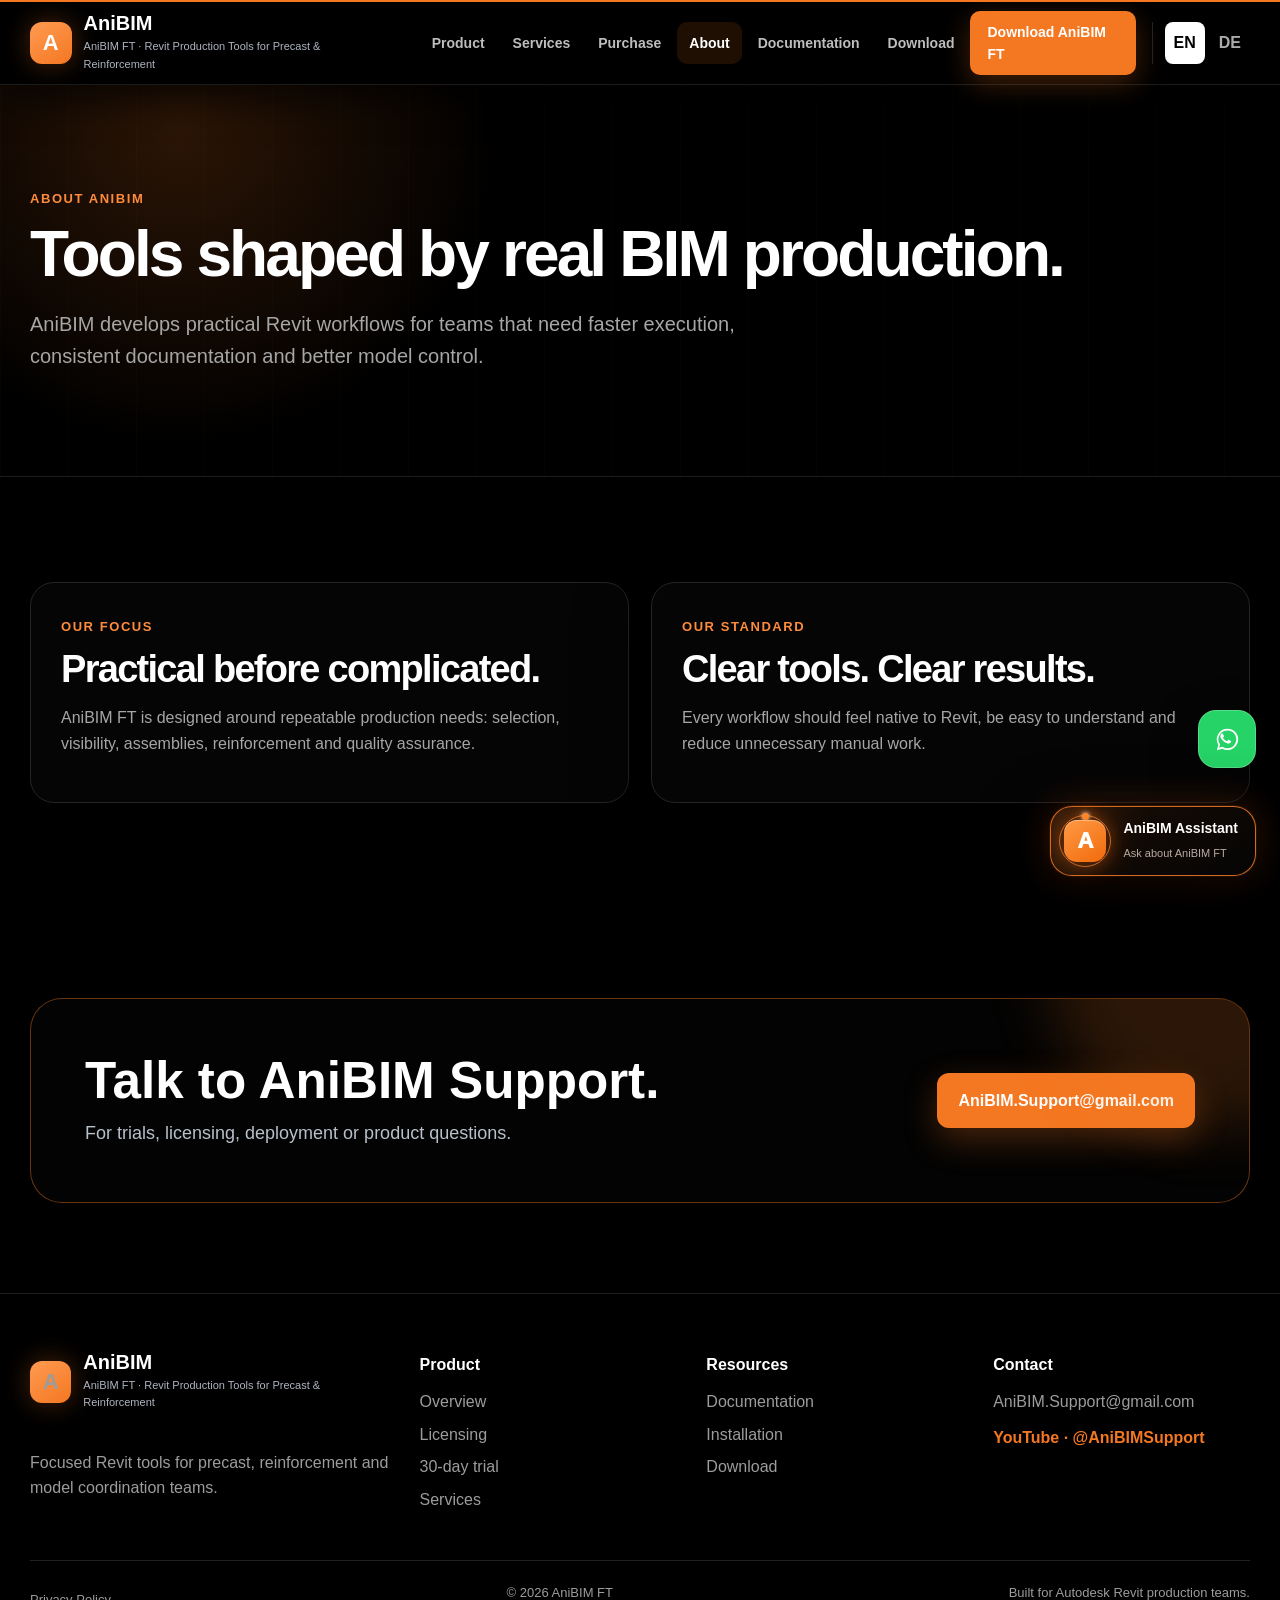
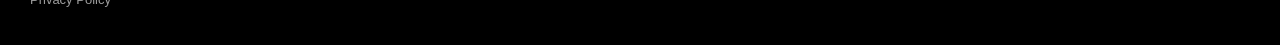
==== commit 5540b721: "Add files via upload download improved 1" ====
--- a/about.html
+++ b/about.html
@@ -1,5 +1,3 @@
 <!DOCTYPE html>
 
-<html lang="en"><head><meta charset="utf-8"/><meta content="width=device-width,initial-scale=1" name="viewport"/><meta content="AniBIM FT — practical Revit tools for productive BIM teams." name="description"/><title><span data-lang="en">About · AniBIM FT</span><span data-lang="de">Über uns · AniBIM FT</span></title><link href="assets/site.css?v=25" rel="stylesheet"/></head><body class="lang-en"><header class="site-header"><div class="shell navbar"><a class="brand" data-keep-lang="true" href="index.html"><span class="mark">A</span><span><strong>AniBIM</strong><small><span data-lang="en">AniBIM FT · Revit Production Tools for Precast & Reinforcement</span><span data-lang="de">AniBIM FT · Revit-Produktionswerkzeuge für Fertigteil & Bewehrung</span></small></span></a><div class="nav-wrap"><nav class="nav-links"><a class="nav-link" data-keep-lang="true" href="product.html"><span data-lang="en">Product</span><span data-lang="de">Produkt</span></a><a class="nav-link" data-keep-lang="true" href="service.html"><span data-lang="en">Services</span><span data-lang="de">Services</span></a><a class="nav-link" data-keep-lang="true" href="pricing.html"><span data-lang="en">Purchase</span><span data-lang="de">Kaufen</span></a><a class="nav-link active" data-keep-lang="true" href="about.html"><span data-lang="en">About</span><span data-lang="de">Über uns</span></a><a class="nav-link" data-keep-lang="true" href="docs.html"><span data-lang="en">Documentation</span><span data-lang="de">Dokumentation</span></a><a class="nav-link" data-keep-lang="true" href="download.html"><span data-lang="en">Download</span><span data-lang="de">Download</span></a><a class="nav-link cta" href="https://github.com/AniBIMSupport/AniBIM-FT-Help/releases/download/v1.0.0/AniBIM_FT_1.0.0_Setup.exe">
-          <span data-lang="en">Download</span><span data-lang="de">Download</span>
-        </a></nav><div class="lang"><button aria-label="Switch to English" data-switch-lang="en" onclick="setLanguage('en')" type="button">EN</button><button aria-label="Zur deutschen Sprache wechseln" data-switch-lang="de" onclick="setLanguage('de')" type="button">DE</button></div></div></div></header><section class="page-hero"><div class="shell"><span class="kicker"><span data-lang="en">About AniBIM</span><span data-lang="de">Über AniBIM</span></span><h1><span data-lang="en">Tools shaped by real BIM production.</span><span data-lang="de">Werkzeuge, geprägt von echter BIM-Produktion.</span></h1><p><span data-lang="en">AniBIM develops practical Revit workflows for teams that need faster execution, consistent documentation and better model control.</span><span data-lang="de">AniBIM entwickelt praxisnahe Revit-Arbeitsabläufe für Teams, die schneller arbeiten, konsistent dokumentieren und Modelle besser kontrollieren müssen.</span></p></div></section><section class="section"><div class="shell grid two"><article class="card"><span class="kicker"><span data-lang="en">Our focus</span><span data-lang="de">Unser Fokus</span></span><h2 style="font-size:38px"><span data-lang="en">Practical before complicated.</span><span data-lang="de">Praxisnah statt kompliziert.</span></h2><p><span data-lang="en">AniBIM FT is designed around repeatable production needs: selection, visibility, assemblies, reinforcement and quality assurance.</span><span data-lang="de">AniBIM FT ist auf wiederkehrende Produktionsanforderungen ausgerichtet: Auswahl, Sichtbarkeit, Baugruppen, Bewehrung und Qualitätssicherung.</span></p></article><article class="card"><span class="kicker"><span data-lang="en">Our standard</span><span data-lang="de">Unser Anspruch</span></span><h2 style="font-size:38px"><span data-lang="en">Clear tools. Clear results.</span><span data-lang="de">Klare Werkzeuge. Klare Ergebnisse.</span></h2><p><span data-lang="en">Every workflow should feel native to Revit, be easy to understand and reduce unnecessary manual work.</span><span data-lang="de">Jeder Arbeitsablauf soll sich in Revit selbstverständlich anfühlen, leicht verständlich sein und unnötige manuelle Arbeit reduzieren.</span></p></article></div></section><section class="cta-band"><div class="shell"><div class="cta-box"><div><h2><span data-lang="en">Talk to AniBIM Support.</span><span data-lang="de">Mit dem AniBIM-Support sprechen.</span></h2><p><span data-lang="en">For trials, licensing, deployment or product questions.</span><span data-lang="de">Für Testversionen, Lizenzierung, Bereitstellung oder Produktfragen.</span></p></div><a class="btn primary" href="mailto:AniBIM.Support@gmail.com">AniBIM.Support@gmail.com</a></div></div></section><footer class="footer"><div class="shell"><div class="footer-grid"><div><a class="brand" data-keep-lang="true" href="index.html"><span class="mark">A</span><span><strong>AniBIM</strong><small><span data-lang="en">AniBIM FT · Revit Production Tools for Precast & Reinforcement</span><span data-lang="de">AniBIM FT · Revit-Produktionswerkzeuge für Fertigteil & Bewehrung</span></small></span></a><p style="max-width:360px"><span data-lang="en">Focused Revit tools for precast, reinforcement and model coordination teams.</span><span data-lang="de">Fokussierte Revit-Werkzeuge für Fertigteil-, Bewehrungs- und Koordinationsteams.</span></p></div><div><h4><span data-lang="en">Product</span><span data-lang="de">Produkt</span></h4><a data-keep-lang="true" href="product.html"><span data-lang="en">Overview</span><span data-lang="de">Übersicht</span></a><a data-keep-lang="true" href="pricing.html"><span data-lang="en">Licensing</span><span data-lang="de">Lizenzierung</span></a><a data-keep-lang="true" href="download.html"><span data-lang="en">30-day trial</span><span data-lang="de">30-Tage-Test</span></a><a data-keep-lang="true" href="service.html"><span data-lang="en">Services</span><span data-lang="de">Services</span></a></div><div><h4><span data-lang="en">Resources</span><span data-lang="de">Ressourcen</span></h4><a data-keep-lang="true" href="docs.html"><span data-lang="en">Documentation</span><span data-lang="de">Dokumentation</span></a><a data-keep-lang="true" href="install.html"><span data-lang="en">Installation</span><span data-lang="de">Installation</span></a><a data-keep-lang="true" href="download.html"><span data-lang="en">Download</span><span data-lang="de">Download</span></a></div><div><h4><span data-lang="en">Contact</span><span data-lang="de">Kontakt</span></h4><a href="mailto:AniBIM.Support@gmail.com">AniBIM.Support@gmail.com</a><a class="youtube-link" href="https://www.youtube.com/@AniBIMSupport" rel="noopener noreferrer" target="_blank">YouTube · @AniBIMSupport</a></div></div><div class="footer-bottom"><span><a data-keep-lang="true" href="privacy.html"><span data-lang="en">Privacy Policy</span><span data-lang="de">Datenschutz</span></a></span><span><span data-lang="en">© 2026 AniBIM FT</span><span data-lang="de">© 2026 AniBIM FT</span></span><span><span data-lang="en">Built for Autodesk Revit production teams.</span><span data-lang="de">Entwickelt für Produktionsteams mit Autodesk Revit.</span></span></div></div></footer><script src="assets/site.js?v=20260827-v14"></script></body></html>+<html lang="en"><head><meta charset="utf-8"/><meta content="width=device-width,initial-scale=1" name="viewport"/><meta content="AniBIM FT — practical Revit tools for productive BIM teams." name="description"/><title><span data-lang="en">About · AniBIM FT</span><span data-lang="de">Über uns · AniBIM FT</span></title><link href="assets/site.css?v=25" rel="stylesheet"/></head><body class="lang-en"><header class="site-header"><div class="shell navbar"><a class="brand" data-keep-lang="true" href="index.html"><span class="mark">A</span><span><strong>AniBIM</strong><small><span data-lang="en">AniBIM FT · Revit Production Tools for Precast & Reinforcement</span><span data-lang="de">AniBIM FT · Revit-Produktionswerkzeuge für Fertigteil & Bewehrung</span></small></span></a><div class="nav-wrap"><nav class="nav-links"><a class="nav-link" data-keep-lang="true" href="product.html"><span data-lang="en">Product</span><span data-lang="de">Produkt</span></a><a class="nav-link" data-keep-lang="true" href="service.html"><span data-lang="en">Services</span><span data-lang="de">Services</span></a><a class="nav-link" data-keep-lang="true" href="pricing.html"><span data-lang="en">Purchase</span><span data-lang="de">Kaufen</span></a><a class="nav-link active" data-keep-lang="true" href="about.html"><span data-lang="en">About</span><span data-lang="de">Über uns</span></a><a class="nav-link" data-keep-lang="true" href="docs.html"><span data-lang="en">Documentation</span><span data-lang="de">Dokumentation</span></a><a class="nav-link" data-keep-lang="true" href="download.html"><span data-lang="en">Download</span><span data-lang="de">Download</span></a><a class="nav-link cta" href="https://github.com/AniBIMSupport/AniBIM-FT-Help/releases/download/v1.0.0/AniBIM_FT_1.0.0_Setup.exe" download><span data-lang="en">Download AniBIM FT</span><span data-lang="de">AniBIM FT herunterladen</span></a></nav><div class="lang"><button aria-label="Switch to English" data-switch-lang="en" onclick="setLanguage('en')" type="button">EN</button><button aria-label="Zur deutschen Sprache wechseln" data-switch-lang="de" onclick="setLanguage('de')" type="button">DE</button></div></div></div></header><section class="page-hero"><div class="shell"><span class="kicker"><span data-lang="en">About AniBIM</span><span data-lang="de">Über AniBIM</span></span><h1><span data-lang="en">Tools shaped by real BIM production.</span><span data-lang="de">Werkzeuge, geprägt von echter BIM-Produktion.</span></h1><p><span data-lang="en">AniBIM develops practical Revit workflows for teams that need faster execution, consistent documentation and better model control.</span><span data-lang="de">AniBIM entwickelt praxisnahe Revit-Arbeitsabläufe für Teams, die schneller arbeiten, konsistent dokumentieren und Modelle besser kontrollieren müssen.</span></p></div></section><section class="section"><div class="shell grid two"><article class="card"><span class="kicker"><span data-lang="en">Our focus</span><span data-lang="de">Unser Fokus</span></span><h2 style="font-size:38px"><span data-lang="en">Practical before complicated.</span><span data-lang="de">Praxisnah statt kompliziert.</span></h2><p><span data-lang="en">AniBIM FT is designed around repeatable production needs: selection, visibility, assemblies, reinforcement and quality assurance.</span><span data-lang="de">AniBIM FT ist auf wiederkehrende Produktionsanforderungen ausgerichtet: Auswahl, Sichtbarkeit, Baugruppen, Bewehrung und Qualitätssicherung.</span></p></article><article class="card"><span class="kicker"><span data-lang="en">Our standard</span><span data-lang="de">Unser Anspruch</span></span><h2 style="font-size:38px"><span data-lang="en">Clear tools. Clear results.</span><span data-lang="de">Klare Werkzeuge. Klare Ergebnisse.</span></h2><p><span data-lang="en">Every workflow should feel native to Revit, be easy to understand and reduce unnecessary manual work.</span><span data-lang="de">Jeder Arbeitsablauf soll sich in Revit selbstverständlich anfühlen, leicht verständlich sein und unnötige manuelle Arbeit reduzieren.</span></p></article></div></section><section class="cta-band"><div class="shell"><div class="cta-box"><div><h2><span data-lang="en">Talk to AniBIM Support.</span><span data-lang="de">Mit dem AniBIM-Support sprechen.</span></h2><p><span data-lang="en">For trials, licensing, deployment or product questions.</span><span data-lang="de">Für Testversionen, Lizenzierung, Bereitstellung oder Produktfragen.</span></p></div><a class="btn primary" href="mailto:AniBIM.Support@gmail.com">AniBIM.Support@gmail.com</a></div></div></section><footer class="footer"><div class="shell"><div class="footer-grid"><div><a class="brand" data-keep-lang="true" href="index.html"><span class="mark">A</span><span><strong>AniBIM</strong><small><span data-lang="en">AniBIM FT · Revit Production Tools for Precast & Reinforcement</span><span data-lang="de">AniBIM FT · Revit-Produktionswerkzeuge für Fertigteil & Bewehrung</span></small></span></a><p style="max-width:360px"><span data-lang="en">Focused Revit tools for precast, reinforcement and model coordination teams.</span><span data-lang="de">Fokussierte Revit-Werkzeuge für Fertigteil-, Bewehrungs- und Koordinationsteams.</span></p></div><div><h4><span data-lang="en">Product</span><span data-lang="de">Produkt</span></h4><a data-keep-lang="true" href="product.html"><span data-lang="en">Overview</span><span data-lang="de">Übersicht</span></a><a data-keep-lang="true" href="pricing.html"><span data-lang="en">Licensing</span><span data-lang="de">Lizenzierung</span></a><a data-keep-lang="true" href="download.html"><span data-lang="en">30-day trial</span><span data-lang="de">30-Tage-Test</span></a><a data-keep-lang="true" href="service.html"><span data-lang="en">Services</span><span data-lang="de">Services</span></a></div><div><h4><span data-lang="en">Resources</span><span data-lang="de">Ressourcen</span></h4><a data-keep-lang="true" href="docs.html"><span data-lang="en">Documentation</span><span data-lang="de">Dokumentation</span></a><a data-keep-lang="true" href="install.html"><span data-lang="en">Installation</span><span data-lang="de">Installation</span></a><a data-keep-lang="true" href="download.html"><span data-lang="en">Download</span><span data-lang="de">Download</span></a></div><div><h4><span data-lang="en">Contact</span><span data-lang="de">Kontakt</span></h4><a href="mailto:AniBIM.Support@gmail.com">AniBIM.Support@gmail.com</a><a class="youtube-link" href="https://www.youtube.com/@AniBIMSupport" rel="noopener noreferrer" target="_blank">YouTube · @AniBIMSupport</a></div></div><div class="footer-bottom"><span><a data-keep-lang="true" href="privacy.html"><span data-lang="en">Privacy Policy</span><span data-lang="de">Datenschutz</span></a></span><span><span data-lang="en">© 2026 AniBIM FT</span><span data-lang="de">© 2026 AniBIM FT</span></span><span><span data-lang="en">Built for Autodesk Revit production teams.</span><span data-lang="de">Entwickelt für Produktionsteams mit Autodesk Revit.</span></span></div></div></footer><script src="assets/site.js?v=20260827-v14"></script></body></html>
--- a/assets/site.css
+++ b/assets/site.css
@@ -916,3 +916,179 @@
     border-radius:13px!important;
   }
 }
+
+
+/* V24 — commercial positioning / production workflow homepage */
+.home-hero-v24 .hero-inner{align-items:center}
+.home-hero-v24 h1{font-size:clamp(56px,5.6vw,88px);line-height:.96;letter-spacing:-.052em;max-width:880px}
+.home-hero-v24 .lead{max-width:790px}
+.home-hero-v24 .hero-proof{max-width:860px}
+
+.manual-vs-anibim{background:#050505}
+.comparison-table{
+  max-width:980px;
+  margin-top:34px;
+  border:1px solid rgba(255,122,26,.28);
+  border-radius:22px;
+  overflow:hidden;
+  background:linear-gradient(145deg,rgba(255,122,26,.035),#080808 35%);
+  box-shadow:0 24px 70px rgba(0,0,0,.34),0 0 28px rgba(255,122,26,.06);
+}
+.comparison-row{
+  display:grid;
+  grid-template-columns:1fr 1fr;
+  min-height:58px;
+  align-items:center;
+  border-bottom:1px solid rgba(255,255,255,.075);
+}
+.comparison-row:last-child{border-bottom:0}
+.comparison-row>div{padding:15px 22px}
+.comparison-row>div+div{
+  border-left:1px solid rgba(255,122,26,.14);
+  color:#fff;
+  font-weight:850;
+}
+.comparison-head{
+  background:rgba(255,122,26,.10);
+  color:#ff8a34;
+  text-transform:uppercase;
+  letter-spacing:.08em;
+  font-size:12px;
+  font-weight:950;
+}
+
+.production-story{overflow:hidden}
+.production-flow{
+  display:flex;
+  align-items:stretch;
+  justify-content:space-between;
+  gap:10px;
+  margin:38px 0 26px;
+}
+.production-flow>div{
+  flex:1 1 0;
+  min-width:0;
+  padding:20px 14px;
+  border-top:2px solid rgba(255,122,26,.74);
+  border-bottom:1px solid rgba(255,122,26,.20);
+  background:linear-gradient(180deg,rgba(255,122,26,.05),transparent 72%);
+}
+.production-flow strong{display:block;font-size:18px;margin-top:8px}
+.flow-index{font-size:11px;color:#ff7a1a;font-weight:950;letter-spacing:.08em}
+.flow-arrow{align-self:center;color:#ff7a1a;font-size:28px;font-weight:950}
+.flow-tool-line{
+  display:flex;
+  flex-wrap:wrap;
+  gap:8px;
+  padding-top:8px;
+}
+.flow-tool-line span{
+  padding:8px 11px;
+  border:1px solid rgba(255,255,255,.10);
+  border-radius:999px;
+  color:#aaa;
+  font-size:12px;
+  background:#0a0a0a;
+}
+
+.proof-workflows .workflow{margin-top:34px}
+.proof-workflows .text-link{display:inline-block;margin-top:14px;color:#ff8a34;font-weight:850;text-decoration:none}
+.proof-workflows .text-link:hover{text-decoration:underline}
+
+.trust-grid{
+  display:grid;
+  grid-template-columns:repeat(3,minmax(0,1fr));
+  gap:0;
+  margin-top:34px;
+  border-top:1px solid rgba(255,122,26,.23);
+  border-bottom:1px solid rgba(255,122,26,.23);
+}
+.trust-grid article{
+  min-height:190px;
+  padding:28px 26px;
+  border-bottom:1px solid rgba(255,122,26,.14);
+  background:
+    radial-gradient(circle at 100% 100%,rgba(255,122,26,.075),transparent 34%),
+    linear-gradient(145deg,rgba(255,122,26,.022),transparent 40%);
+}
+.trust-grid article:not(:nth-child(3n)){border-right:1px solid rgba(255,122,26,.14)}
+.trust-grid article:nth-last-child(-n+3){border-bottom:0}
+.trust-grid strong{font-size:20px;display:block;margin-bottom:12px}
+.trust-grid p{color:#b9b9b9;line-height:1.6}
+
+.german-production-message{
+  padding:86px 0;
+  border-top:1px solid #1c1c1c;
+  border-bottom:1px solid #1c1c1c;
+  background:
+    radial-gradient(circle at 86% 20%,rgba(255,122,26,.16),transparent 29%),
+    linear-gradient(90deg,rgba(255,122,26,.07),transparent 42%),
+    #060606;
+}
+.german-message-inner{display:grid;grid-template-columns:1.15fr .85fr;gap:70px;align-items:center}
+.german-message-inner h2{font-size:clamp(42px,4.5vw,66px);line-height:1.02;margin:10px 0 18px}
+.german-message-inner p{max-width:760px;color:#c4c4c4;font-size:19px;line-height:1.65}
+.team-tags{display:grid;grid-template-columns:1fr 1fr;gap:12px}
+.team-tags span{
+  padding:20px 16px;
+  border:1px solid rgba(255,122,26,.37);
+  border-radius:16px;
+  background:linear-gradient(145deg,rgba(255,122,26,.07),#0a0a0a 44%);
+  font-weight:850;
+  text-align:center;
+}
+
+.trial-conversion-v24 .cta-box{border-color:rgba(255,122,26,.45);background:linear-gradient(135deg,rgba(255,122,26,.10),#090909 40%)}
+
+@media(max-width:980px){
+  .home-hero-v24 h1{font-size:clamp(48px,8vw,70px)}
+  .production-flow{display:grid;grid-template-columns:repeat(2,minmax(0,1fr));gap:10px}
+  .flow-arrow{display:none}
+  .trust-grid{grid-template-columns:repeat(2,minmax(0,1fr))}
+  .trust-grid article:not(:nth-child(3n)){border-right:0}
+  .trust-grid article:nth-child(odd){border-right:1px solid rgba(255,122,26,.14)}
+  .trust-grid article:nth-last-child(-n+3){border-bottom:1px solid rgba(255,122,26,.14)}
+  .trust-grid article:nth-last-child(-n+2){border-bottom:0}
+  .german-message-inner{grid-template-columns:1fr;gap:36px}
+}
+@media(max-width:640px){
+  .home-hero-v24 h1{font-size:clamp(43px,12vw,60px);overflow-wrap:anywhere}
+  .comparison-table{border-radius:16px}
+  .comparison-row{grid-template-columns:1fr}
+  .comparison-row>div+div{border-left:0;border-top:1px solid rgba(255,122,26,.12);padding-top:11px}
+  .comparison-row>div{padding:12px 16px}
+  .comparison-head{display:none}
+  .production-flow{grid-template-columns:1fr}
+  .production-flow>div{min-height:0}
+  .trust-grid{grid-template-columns:1fr}
+  .trust-grid article,
+  .trust-grid article:nth-child(odd),
+  .trust-grid article:not(:nth-child(3n)){border-right:0!important;border-bottom:1px solid rgba(255,122,26,.14)!important}
+  .trust-grid article:last-child{border-bottom:0!important}
+  .german-production-message{padding:60px 0}
+  .german-message-inner h2{font-size:40px}
+  .team-tags{grid-template-columns:1fr}
+}
+
+
+/* V25 direct download / automatic trial */
+.download-hero-v25{
+  padding:92px 0 82px;
+  background:
+    radial-gradient(circle at 80% 18%,rgba(255,122,26,.15),transparent 31%),
+    linear-gradient(90deg,rgba(255,122,26,.07),transparent 42%),
+    #050505;
+}
+.download-hero-v25 h1{max-width:980px;font-size:clamp(50px,5vw,76px);line-height:1;letter-spacing:-.045em;margin:18px 0 22px}
+.download-hero-v25 .lead{max-width:900px}
+.download-primary-v25{box-shadow:0 12px 34px rgba(255,122,26,.20)}
+.download-meta-v25{display:flex;flex-wrap:wrap;gap:10px;margin-top:28px}
+.download-meta-v25 span{padding:8px 12px;border:1px solid rgba(255,122,26,.28);border-radius:999px;background:#0b0b0b;color:#ddd;font-size:13px;font-weight:800}
+.download-steps-v25{display:grid;grid-template-columns:repeat(4,minmax(0,1fr));gap:0;border-top:1px solid rgba(255,122,26,.22);border-bottom:1px solid rgba(255,122,26,.22);margin-top:34px}
+.download-steps-v25 article{padding:30px 25px;min-height:230px;background:radial-gradient(circle at 100% 100%,rgba(255,122,26,.075),transparent 35%)}
+.download-steps-v25 article:not(:last-child){border-right:1px solid rgba(255,122,26,.16)}
+.download-steps-v25 article>span{color:#ff7a1a;font-size:12px;font-weight:950;letter-spacing:.08em}
+.download-steps-v25 h3{font-size:24px;margin:18px 0 10px}
+.download-steps-v25 p{color:#bcbcbc;line-height:1.65}
+@media(max-width:900px){.download-steps-v25{grid-template-columns:repeat(2,minmax(0,1fr))}.download-steps-v25 article:nth-child(2){border-right:0}.download-steps-v25 article:nth-child(-n+2){border-bottom:1px solid rgba(255,122,26,.16)}}
+@media(max-width:640px){.download-hero-v25{padding:58px 0 50px}.download-hero-v25 h1{font-size:clamp(42px,12vw,58px)}.download-steps-v25{grid-template-columns:1fr}.download-steps-v25 article{min-height:0;border-right:0!important;border-bottom:1px solid rgba(255,122,26,.16)}.download-steps-v25 article:last-child{border-bottom:0}}
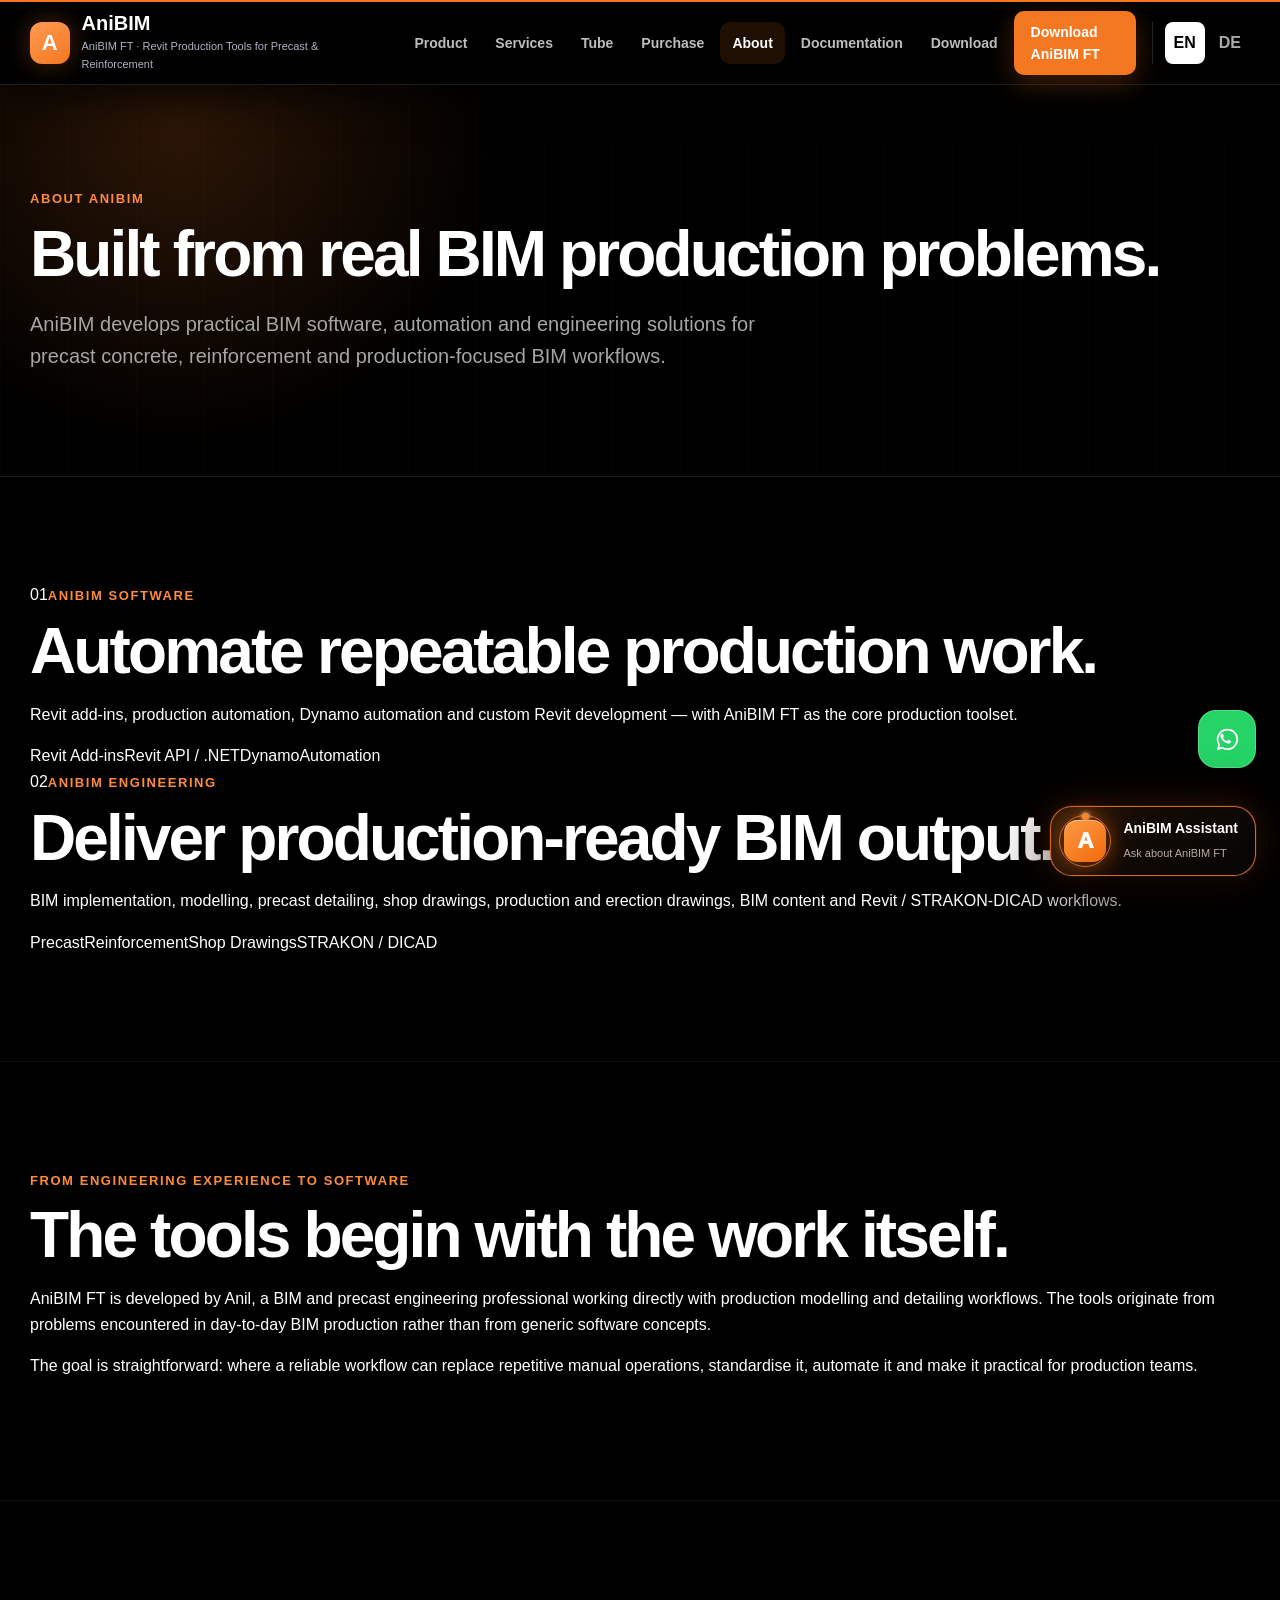
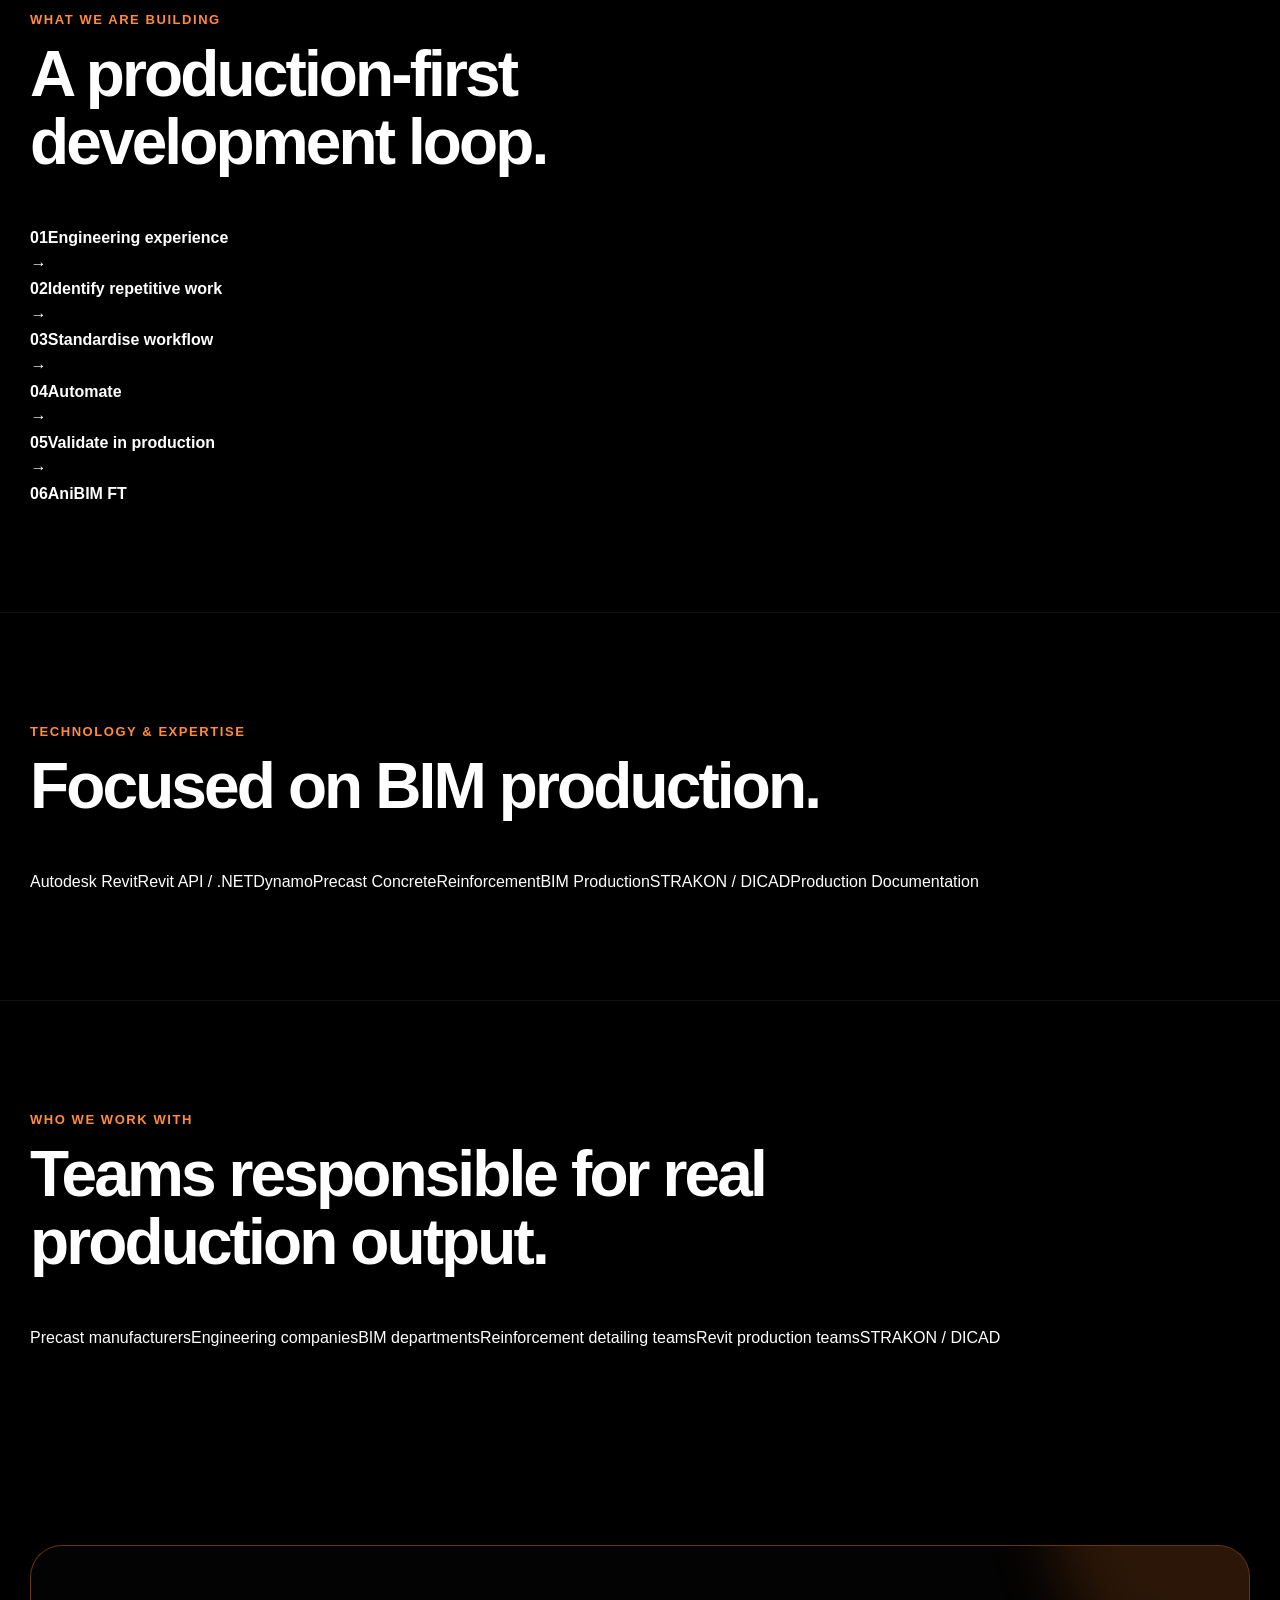
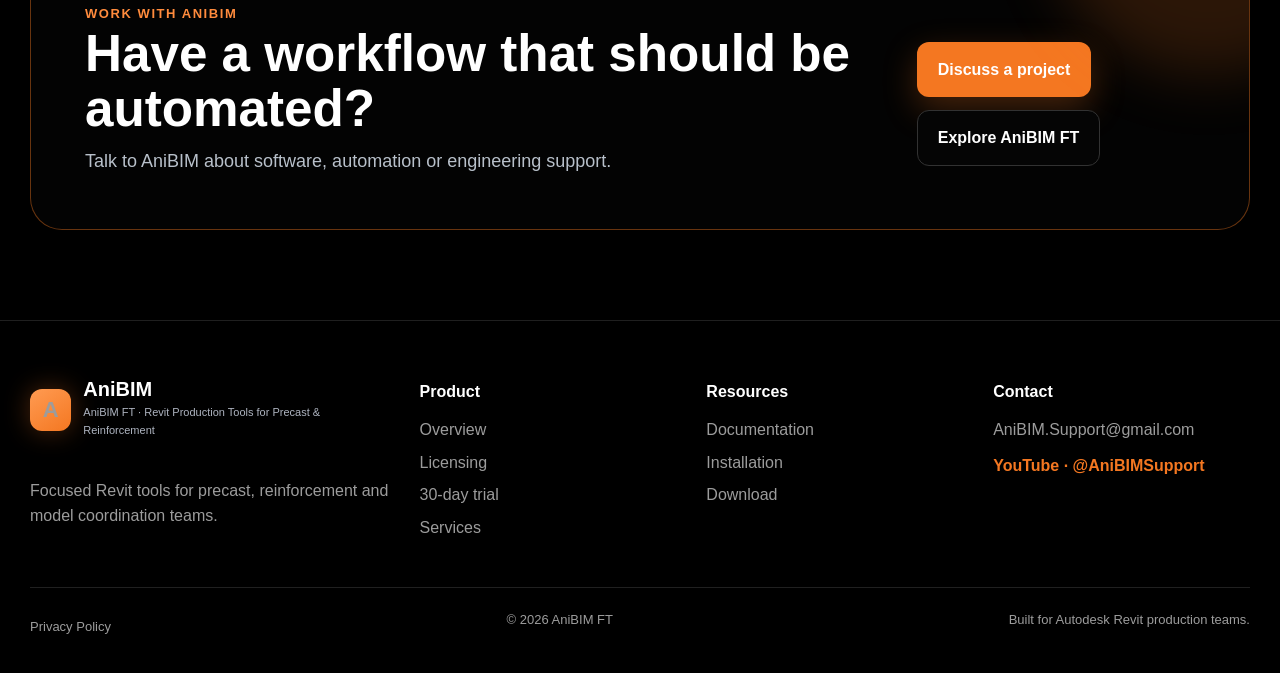
==== commit 58906a6c: "Add files via upload tube version 1" ====
--- a/about.html
+++ b/about.html
@@ -1,3 +1,13 @@
-<!DOCTYPE html>
-
-<html lang="en"><head><meta charset="utf-8"/><meta content="width=device-width,initial-scale=1" name="viewport"/><meta content="AniBIM FT — practical Revit tools for productive BIM teams." name="description"/><title><span data-lang="en">About · AniBIM FT</span><span data-lang="de">Über uns · AniBIM FT</span></title><link href="assets/site.css?v=25" rel="stylesheet"/></head><body class="lang-en"><header class="site-header"><div class="shell navbar"><a class="brand" data-keep-lang="true" href="index.html"><span class="mark">A</span><span><strong>AniBIM</strong><small><span data-lang="en">AniBIM FT · Revit Production Tools for Precast & Reinforcement</span><span data-lang="de">AniBIM FT · Revit-Produktionswerkzeuge für Fertigteil & Bewehrung</span></small></span></a><div class="nav-wrap"><nav class="nav-links"><a class="nav-link" data-keep-lang="true" href="product.html"><span data-lang="en">Product</span><span data-lang="de">Produkt</span></a><a class="nav-link" data-keep-lang="true" href="service.html"><span data-lang="en">Services</span><span data-lang="de">Services</span></a><a class="nav-link" data-keep-lang="true" href="pricing.html"><span data-lang="en">Purchase</span><span data-lang="de">Kaufen</span></a><a class="nav-link active" data-keep-lang="true" href="about.html"><span data-lang="en">About</span><span data-lang="de">Über uns</span></a><a class="nav-link" data-keep-lang="true" href="docs.html"><span data-lang="en">Documentation</span><span data-lang="de">Dokumentation</span></a><a class="nav-link" data-keep-lang="true" href="download.html"><span data-lang="en">Download</span><span data-lang="de">Download</span></a><a class="nav-link cta" href="https://github.com/AniBIMSupport/AniBIM-FT-Help/releases/download/v1.0.0/AniBIM_FT_1.0.0_Setup.exe" download><span data-lang="en">Download AniBIM FT</span><span data-lang="de">AniBIM FT herunterladen</span></a></nav><div class="lang"><button aria-label="Switch to English" data-switch-lang="en" onclick="setLanguage('en')" type="button">EN</button><button aria-label="Zur deutschen Sprache wechseln" data-switch-lang="de" onclick="setLanguage('de')" type="button">DE</button></div></div></div></header><section class="page-hero"><div class="shell"><span class="kicker"><span data-lang="en">About AniBIM</span><span data-lang="de">Über AniBIM</span></span><h1><span data-lang="en">Tools shaped by real BIM production.</span><span data-lang="de">Werkzeuge, geprägt von echter BIM-Produktion.</span></h1><p><span data-lang="en">AniBIM develops practical Revit workflows for teams that need faster execution, consistent documentation and better model control.</span><span data-lang="de">AniBIM entwickelt praxisnahe Revit-Arbeitsabläufe für Teams, die schneller arbeiten, konsistent dokumentieren und Modelle besser kontrollieren müssen.</span></p></div></section><section class="section"><div class="shell grid two"><article class="card"><span class="kicker"><span data-lang="en">Our focus</span><span data-lang="de">Unser Fokus</span></span><h2 style="font-size:38px"><span data-lang="en">Practical before complicated.</span><span data-lang="de">Praxisnah statt kompliziert.</span></h2><p><span data-lang="en">AniBIM FT is designed around repeatable production needs: selection, visibility, assemblies, reinforcement and quality assurance.</span><span data-lang="de">AniBIM FT ist auf wiederkehrende Produktionsanforderungen ausgerichtet: Auswahl, Sichtbarkeit, Baugruppen, Bewehrung und Qualitätssicherung.</span></p></article><article class="card"><span class="kicker"><span data-lang="en">Our standard</span><span data-lang="de">Unser Anspruch</span></span><h2 style="font-size:38px"><span data-lang="en">Clear tools. Clear results.</span><span data-lang="de">Klare Werkzeuge. Klare Ergebnisse.</span></h2><p><span data-lang="en">Every workflow should feel native to Revit, be easy to understand and reduce unnecessary manual work.</span><span data-lang="de">Jeder Arbeitsablauf soll sich in Revit selbstverständlich anfühlen, leicht verständlich sein und unnötige manuelle Arbeit reduzieren.</span></p></article></div></section><section class="cta-band"><div class="shell"><div class="cta-box"><div><h2><span data-lang="en">Talk to AniBIM Support.</span><span data-lang="de">Mit dem AniBIM-Support sprechen.</span></h2><p><span data-lang="en">For trials, licensing, deployment or product questions.</span><span data-lang="de">Für Testversionen, Lizenzierung, Bereitstellung oder Produktfragen.</span></p></div><a class="btn primary" href="mailto:AniBIM.Support@gmail.com">AniBIM.Support@gmail.com</a></div></div></section><footer class="footer"><div class="shell"><div class="footer-grid"><div><a class="brand" data-keep-lang="true" href="index.html"><span class="mark">A</span><span><strong>AniBIM</strong><small><span data-lang="en">AniBIM FT · Revit Production Tools for Precast & Reinforcement</span><span data-lang="de">AniBIM FT · Revit-Produktionswerkzeuge für Fertigteil & Bewehrung</span></small></span></a><p style="max-width:360px"><span data-lang="en">Focused Revit tools for precast, reinforcement and model coordination teams.</span><span data-lang="de">Fokussierte Revit-Werkzeuge für Fertigteil-, Bewehrungs- und Koordinationsteams.</span></p></div><div><h4><span data-lang="en">Product</span><span data-lang="de">Produkt</span></h4><a data-keep-lang="true" href="product.html"><span data-lang="en">Overview</span><span data-lang="de">Übersicht</span></a><a data-keep-lang="true" href="pricing.html"><span data-lang="en">Licensing</span><span data-lang="de">Lizenzierung</span></a><a data-keep-lang="true" href="download.html"><span data-lang="en">30-day trial</span><span data-lang="de">30-Tage-Test</span></a><a data-keep-lang="true" href="service.html"><span data-lang="en">Services</span><span data-lang="de">Services</span></a></div><div><h4><span data-lang="en">Resources</span><span data-lang="de">Ressourcen</span></h4><a data-keep-lang="true" href="docs.html"><span data-lang="en">Documentation</span><span data-lang="de">Dokumentation</span></a><a data-keep-lang="true" href="install.html"><span data-lang="en">Installation</span><span data-lang="de">Installation</span></a><a data-keep-lang="true" href="download.html"><span data-lang="en">Download</span><span data-lang="de">Download</span></a></div><div><h4><span data-lang="en">Contact</span><span data-lang="de">Kontakt</span></h4><a href="mailto:AniBIM.Support@gmail.com">AniBIM.Support@gmail.com</a><a class="youtube-link" href="https://www.youtube.com/@AniBIMSupport" rel="noopener noreferrer" target="_blank">YouTube · @AniBIMSupport</a></div></div><div class="footer-bottom"><span><a data-keep-lang="true" href="privacy.html"><span data-lang="en">Privacy Policy</span><span data-lang="de">Datenschutz</span></a></span><span><span data-lang="en">© 2026 AniBIM FT</span><span data-lang="de">© 2026 AniBIM FT</span></span><span><span data-lang="en">Built for Autodesk Revit production teams.</span><span data-lang="de">Entwickelt für Produktionsteams mit Autodesk Revit.</span></span></div></div></footer><script src="assets/site.js?v=20260827-v14"></script></body></html>+<!DOCTYPE html><html lang="en"><head><meta charset="utf-8"/><meta content="width=device-width,initial-scale=1" name="viewport"/><meta name="description" content="About AniBIM — BIM software, Revit automation and engineering services for precast, reinforcement and production workflows."/><title>About · AniBIM</title><link href="assets/site.css?v=28" rel="stylesheet"/></head><body class="lang-en about-v28"><header class="site-header"><div class="shell navbar"><a class="brand" data-keep-lang="true" href="index.html"><span class="mark">A</span><span><strong>AniBIM</strong><small><span data-lang="en">AniBIM FT · Revit Production Tools for Precast & Reinforcement</span><span data-lang="de">AniBIM FT · Revit-Produktionswerkzeuge für Fertigteil & Bewehrung</span></small></span></a><div class="nav-wrap"><nav class="nav-links"><a class="nav-link" data-keep-lang="true" href="product.html"><span data-lang="en">Product</span><span data-lang="de">Produkt</span></a><a class="nav-link" data-keep-lang="true" href="service.html"><span data-lang="en">Services</span><span data-lang="de">Services</span></a><a class="nav-link" data-keep-lang="true" href="tube.html"><span data-lang="en">Tube</span><span data-lang="de">Tube</span></a><a class="nav-link" data-keep-lang="true" href="pricing.html"><span data-lang="en">Purchase</span><span data-lang="de">Kaufen</span></a><a class="nav-link active" data-keep-lang="true" href="about.html"><span data-lang="en">About</span><span data-lang="de">Über uns</span></a><a class="nav-link" data-keep-lang="true" href="docs.html"><span data-lang="en">Documentation</span><span data-lang="de">Dokumentation</span></a><a class="nav-link" data-keep-lang="true" href="download.html"><span data-lang="en">Download</span><span data-lang="de">Download</span></a><a class="nav-link cta" href="https://github.com/AniBIMSupport/AniBIM-FT-Help/releases/download/v1.0.0/AniBIM_FT_1.0.0_Setup.exe" download><span data-lang="en">Download AniBIM FT</span><span data-lang="de">AniBIM FT herunterladen</span></a></nav><div class="lang"><button aria-label="Switch to English" data-switch-lang="en" onclick="setLanguage('en')" type="button">EN</button><button aria-label="Zur deutschen Sprache wechseln" data-switch-lang="de" onclick="setLanguage('de')" type="button">DE</button></div></div></div></header>
+<main>
+<section class="page-hero about-hero-v28"><div class="shell"><span class="kicker"><span data-lang="en">ABOUT ANIBIM</span><span data-lang="de">ÜBER ANIBIM</span></span><h1><span data-lang="en">Built from real BIM production problems.</span><span data-lang="de">Entstanden aus realen BIM-Produktionsaufgaben.</span></h1><p class="lead"><span data-lang="en">AniBIM develops practical BIM software, automation and engineering solutions for precast concrete, reinforcement and production-focused BIM workflows.</span><span data-lang="de">AniBIM entwickelt praxisnahe BIM-Software, Automatisierung und Engineering-Lösungen für Fertigteilbau, Bewehrung und produktionsorientierte BIM-Workflows.</span></p></div></section>
+<section class="section"><div class="shell"><div class="about-dual-v28">
+<article><span class="about-num">01</span><span class="kicker">AniBIM Software</span><h2><span data-lang="en">Automate repeatable production work.</span><span data-lang="de">Wiederholbare Produktionsarbeit automatisieren.</span></h2><p><span data-lang="en">Revit add-ins, production automation, Dynamo automation and custom Revit development — with AniBIM FT as the core production toolset.</span><span data-lang="de">Revit-Add-ins, Produktionsautomatisierung, Dynamo-Automatisierung und individuelle Revit-Entwicklung — mit AniBIM FT als zentralem Produktionswerkzeug.</span></p><div class="tag-row-v28"><span>Revit Add-ins</span><span>Revit API / .NET</span><span>Dynamo</span><span>Automation</span></div></article>
+<article><span class="about-num">02</span><span class="kicker">AniBIM Engineering</span><h2><span data-lang="en">Deliver production-ready BIM output.</span><span data-lang="de">Produktionsreife BIM-Ergebnisse liefern.</span></h2><p><span data-lang="en">BIM implementation, modelling, precast detailing, shop drawings, production and erection drawings, BIM content and Revit / STRAKON-DICAD workflows.</span><span data-lang="de">BIM-Implementierung, Modellierung, Fertigteildetaillierung, Werkstatt-, Produktions- und Montagezeichnungen, BIM-Content sowie Revit- / STRAKON-DICAD-Workflows.</span></p><div class="tag-row-v28"><span>Precast</span><span>Reinforcement</span><span>Shop Drawings</span><span>STRAKON / DICAD</span></div></article>
+</div></div></section>
+<section class="section alt"><div class="shell about-story-v28"><div><span class="kicker"><span data-lang="en">FROM ENGINEERING EXPERIENCE TO SOFTWARE</span><span data-lang="de">VON ENGINEERING-ERFAHRUNG ZU SOFTWARE</span></span><h2><span data-lang="en">The tools begin with the work itself.</span><span data-lang="de">Die Werkzeuge beginnen bei der tatsächlichen Arbeit.</span></h2></div><div><p><span data-lang="en">AniBIM FT is developed by Anil, a BIM and precast engineering professional working directly with production modelling and detailing workflows. The tools originate from problems encountered in day-to-day BIM production rather than from generic software concepts.</span><span data-lang="de">AniBIM FT wird von Anil entwickelt, einem BIM- und Fertigteil-Engineering-Spezialisten mit direkter Erfahrung in Produktionsmodellierung und Detaillierungsworkflows. Die Werkzeuge entstehen aus Aufgaben der täglichen BIM-Produktion statt aus allgemeinen Softwarekonzepten.</span></p><p><span data-lang="en">The goal is straightforward: where a reliable workflow can replace repetitive manual operations, standardise it, automate it and make it practical for production teams.</span><span data-lang="de">Das Ziel ist klar: Wo ein zuverlässiger Workflow wiederholte manuelle Arbeit ersetzen kann, wird er standardisiert, automatisiert und für Produktionsteams praktisch nutzbar gemacht.</span></p></div></div></section>
+<section class="section"><div class="shell"><div class="section-head"><span class="kicker"><span data-lang="en">WHAT WE ARE BUILDING</span><span data-lang="de">WAS WIR ENTWICKELN</span></span><h2><span data-lang="en">A production-first development loop.</span><span data-lang="de">Ein produktionsorientierter Entwicklungszyklus.</span></h2></div><div class="build-flow-v28"><div><b>01</b><strong><span data-lang="en">Engineering experience</span><span data-lang="de">Engineering-Erfahrung</span></strong></div><i>→</i><div><b>02</b><strong><span data-lang="en">Identify repetitive work</span><span data-lang="de">Wiederholungen erkennen</span></strong></div><i>→</i><div><b>03</b><strong><span data-lang="en">Standardise workflow</span><span data-lang="de">Workflow standardisieren</span></strong></div><i>→</i><div><b>04</b><strong><span data-lang="en">Automate</span><span data-lang="de">Automatisieren</span></strong></div><i>→</i><div><b>05</b><strong><span data-lang="en">Validate in production</span><span data-lang="de">In Produktion validieren</span></strong></div><i>→</i><div><b>06</b><strong>AniBIM FT</strong></div></div></div></section>
+<section class="section alt"><div class="shell"><div class="section-head"><span class="kicker"><span data-lang="en">TECHNOLOGY & EXPERTISE</span><span data-lang="de">TECHNOLOGIE & KOMPETENZ</span></span><h2><span data-lang="en">Focused on BIM production.</span><span data-lang="de">Fokus auf BIM-Produktion.</span></h2></div><div class="expertise-grid-v28"><span>Autodesk Revit</span><span>Revit API / .NET</span><span>Dynamo</span><span>Precast Concrete</span><span>Reinforcement</span><span>BIM Production</span><span>STRAKON / DICAD</span><span>Production Documentation</span></div></div></section>
+<section class="section"><div class="shell"><div class="section-head"><span class="kicker"><span data-lang="en">WHO WE WORK WITH</span><span data-lang="de">FÜR WEN WIR ARBEITEN</span></span><h2><span data-lang="en">Teams responsible for real production output.</span><span data-lang="de">Teams mit Verantwortung für reale Produktionsergebnisse.</span></h2></div><div class="audience-v28"><span><span data-lang="en">Precast manufacturers</span><span data-lang="de">Fertigteilwerke</span></span><span><span data-lang="en">Engineering companies</span><span data-lang="de">Ingenieurbüros</span></span><span><span data-lang="en">BIM departments</span><span data-lang="de">BIM-Abteilungen</span></span><span><span data-lang="en">Reinforcement detailing teams</span><span data-lang="de">Bewehrungsplanungsteams</span></span><span><span data-lang="en">Revit production teams</span><span data-lang="de">Revit-Produktionsteams</span></span><span>STRAKON / DICAD</span></div></div></section>
+<section class="cta-band"><div class="shell"><div class="cta-box"><div><span class="kicker"><span data-lang="en">WORK WITH ANIBIM</span><span data-lang="de">MIT ANIBIM ARBEITEN</span></span><h2><span data-lang="en">Have a workflow that should be automated?</span><span data-lang="de">Haben Sie einen Workflow, der automatisiert werden sollte?</span></h2><p><span data-lang="en">Talk to AniBIM about software, automation or engineering support.</span><span data-lang="de">Sprechen Sie mit AniBIM über Software, Automatisierung oder Engineering-Support.</span></p></div><div class="hero-actions"><a class="btn primary" href="mailto:AniBIM.Support@gmail.com"><span data-lang="en">Discuss a project</span><span data-lang="de">Projekt besprechen</span></a><a class="btn secondary" data-keep-lang="true" href="product.html"><span data-lang="en">Explore AniBIM FT</span><span data-lang="de">AniBIM FT entdecken</span></a></div></div></div></section>
+</main><footer class="footer"><div class="shell"><div class="footer-grid"><div><a class="brand" data-keep-lang="true" href="index.html"><span class="mark">A</span><span><strong>AniBIM</strong><small><span data-lang="en">AniBIM FT · Revit Production Tools for Precast & Reinforcement</span><span data-lang="de">AniBIM FT · Revit-Produktionswerkzeuge für Fertigteil & Bewehrung</span></small></span></a><p style="max-width:360px"><span data-lang="en">Focused Revit tools for precast, reinforcement and model coordination teams.</span><span data-lang="de">Fokussierte Revit-Werkzeuge für Fertigteil-, Bewehrungs- und Koordinationsteams.</span></p></div><div><h4><span data-lang="en">Product</span><span data-lang="de">Produkt</span></h4><a data-keep-lang="true" href="product.html"><span data-lang="en">Overview</span><span data-lang="de">Übersicht</span></a><a data-keep-lang="true" href="pricing.html"><span data-lang="en">Licensing</span><span data-lang="de">Lizenzierung</span></a><a data-keep-lang="true" href="download.html"><span data-lang="en">30-day trial</span><span data-lang="de">30-Tage-Test</span></a><a data-keep-lang="true" href="service.html"><span data-lang="en">Services</span><span data-lang="de">Services</span></a></div><div><h4><span data-lang="en">Resources</span><span data-lang="de">Ressourcen</span></h4><a data-keep-lang="true" href="docs.html"><span data-lang="en">Documentation</span><span data-lang="de">Dokumentation</span></a><a data-keep-lang="true" href="install.html"><span data-lang="en">Installation</span><span data-lang="de">Installation</span></a><a data-keep-lang="true" href="download.html"><span data-lang="en">Download</span><span data-lang="de">Download</span></a></div><div><h4><span data-lang="en">Contact</span><span data-lang="de">Kontakt</span></h4><a href="mailto:AniBIM.Support@gmail.com">AniBIM.Support@gmail.com</a><a class="youtube-link" href="https://www.youtube.com/@AniBIMSupport" rel="noopener noreferrer" target="_blank">YouTube · @AniBIMSupport</a></div></div><div class="footer-bottom"><span><a data-keep-lang="true" href="privacy.html"><span data-lang="en">Privacy Policy</span><span data-lang="de">Datenschutz</span></a></span><span><span data-lang="en">© 2026 AniBIM FT</span><span data-lang="de">© 2026 AniBIM FT</span></span><span><span data-lang="en">Built for Autodesk Revit production teams.</span><span data-lang="de">Entwickelt für Produktionsteams mit Autodesk Revit.</span></span></div></div></footer><script src="assets/site.js?v=20260827-v14"></script></body></html>
--- a/assets/site.css
+++ b/assets/site.css
@@ -1092,3 +1092,6 @@
 .download-steps-v25 p{color:#bcbcbc;line-height:1.65}
 @media(max-width:900px){.download-steps-v25{grid-template-columns:repeat(2,minmax(0,1fr))}.download-steps-v25 article:nth-child(2){border-right:0}.download-steps-v25 article:nth-child(-n+2){border-bottom:1px solid rgba(255,122,26,.16)}}
 @media(max-width:640px){.download-hero-v25{padding:58px 0 50px}.download-hero-v25 h1{font-size:clamp(42px,12vw,58px)}.download-steps-v25{grid-template-columns:1fr}.download-steps-v25 article{min-height:0;border-right:0!important;border-bottom:1px solid rgba(255,122,26,.16)}.download-steps-v25 article:last-child{border-bottom:0}}
+
+/* V27 frictionless trial download */
+.direct-trial-card{display:flex;flex-direction:column;justify-content:center;align-items:flex-start;background:radial-gradient(circle at 100% 100%,rgba(255,122,26,.13),transparent 40%),#090909;border-color:rgba(255,122,26,.34);color:#fff}.direct-trial-card p{color:#bdbdbd}.direct-trial-card .btn{margin-top:12px;min-width:240px}.direct-trial-note{font-size:13px;margin-top:14px}
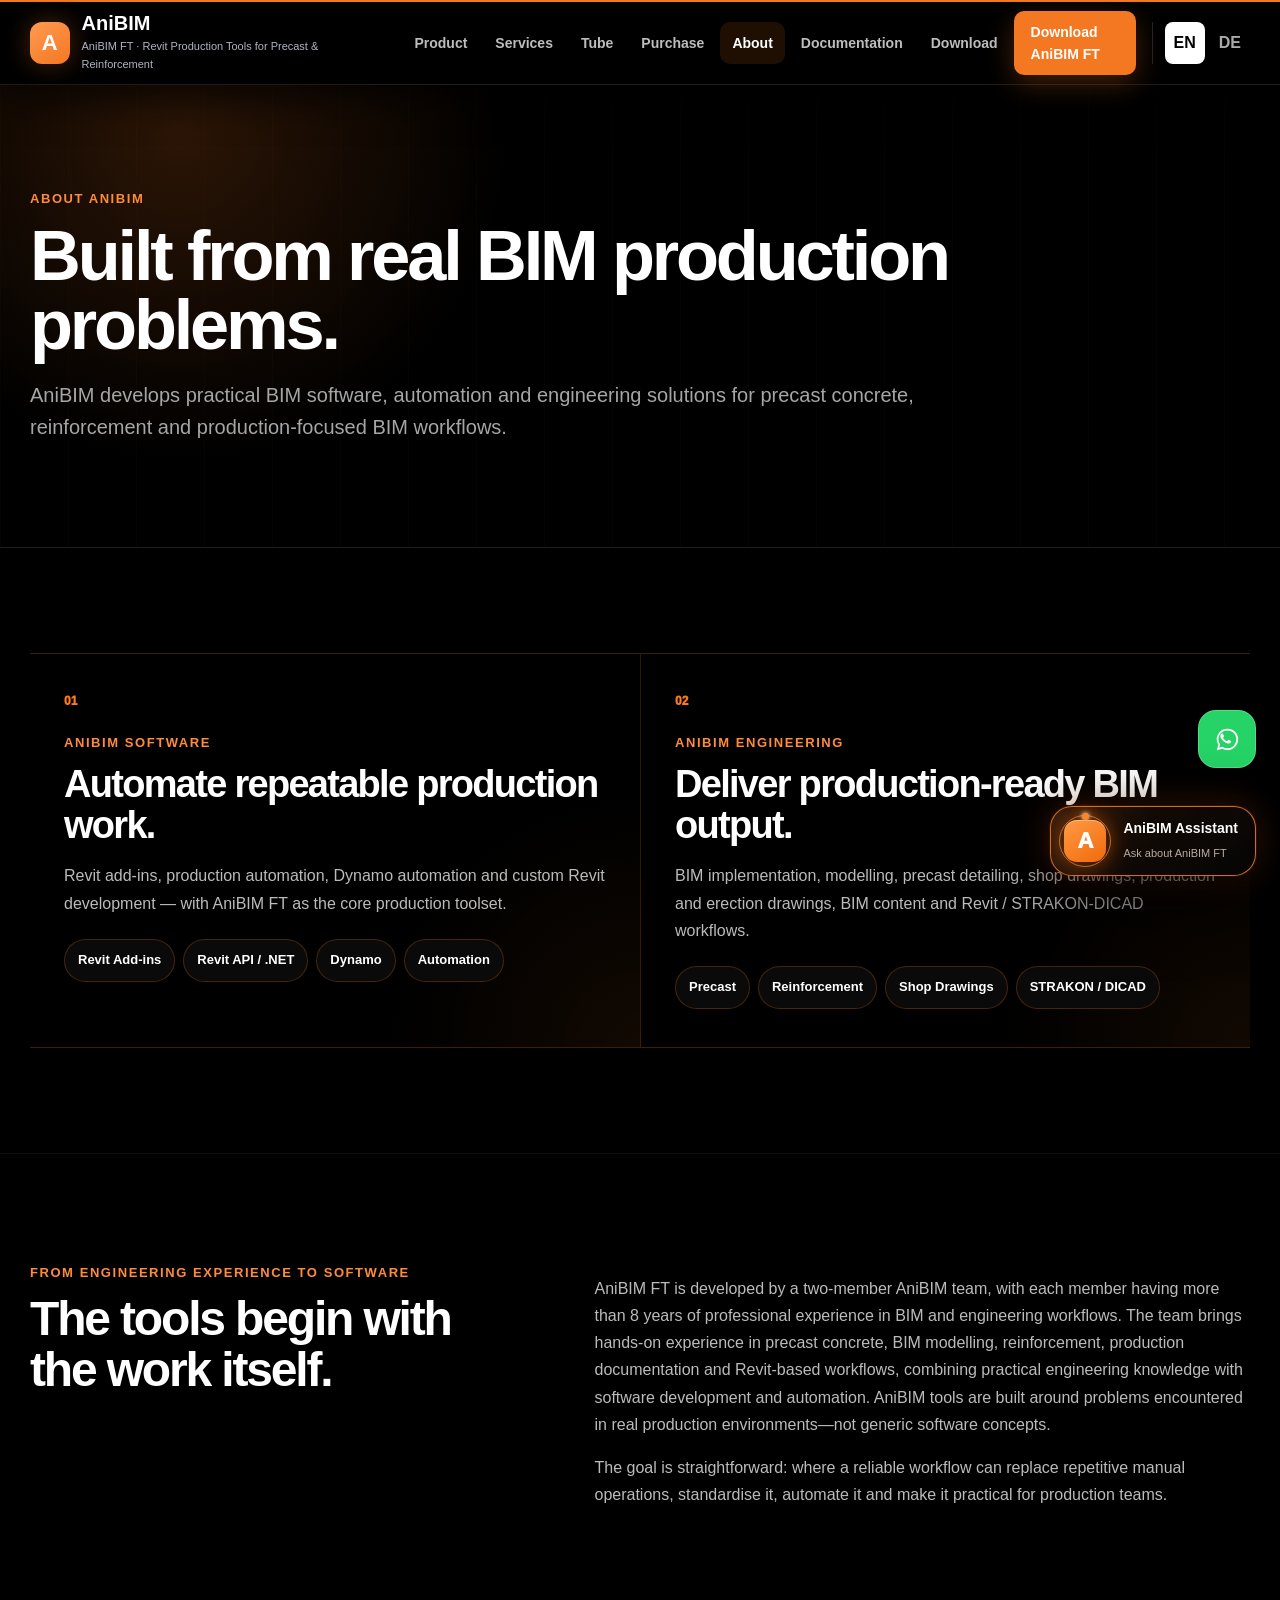
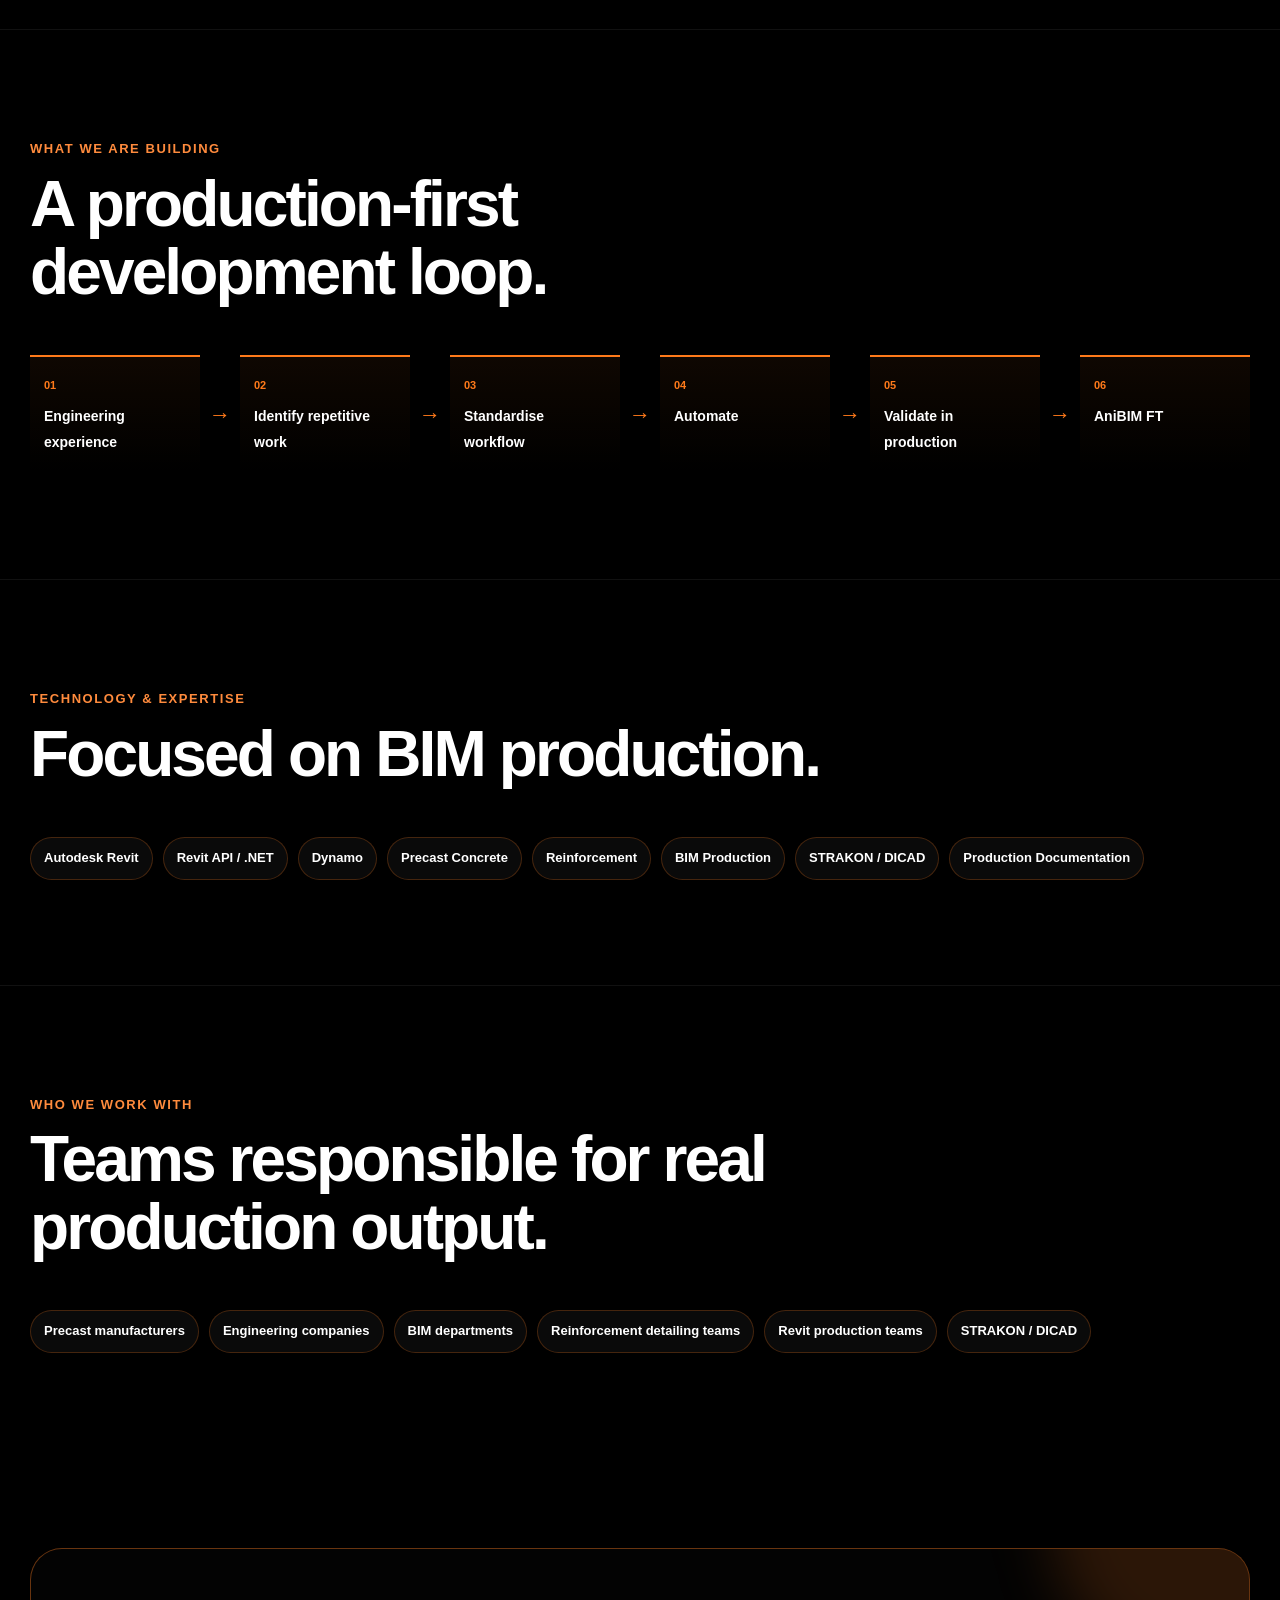
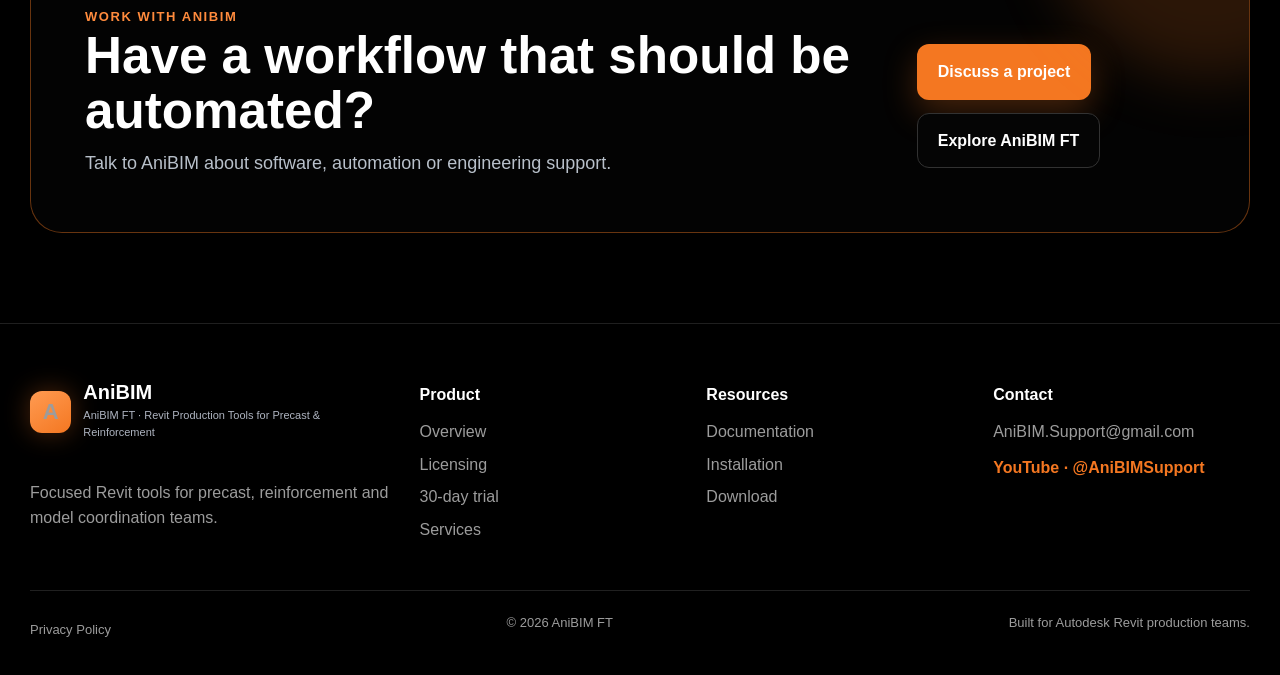
==== commit a0b5e4c3: "Add files via upload about section update 1" ====
--- a/about.html
+++ b/about.html
@@ -1,11 +1,11 @@
-<!DOCTYPE html><html lang="en"><head><meta charset="utf-8"/><meta content="width=device-width,initial-scale=1" name="viewport"/><meta name="description" content="About AniBIM — BIM software, Revit automation and engineering services for precast, reinforcement and production workflows."/><title>About · AniBIM</title><link href="assets/site.css?v=28" rel="stylesheet"/></head><body class="lang-en about-v28"><header class="site-header"><div class="shell navbar"><a class="brand" data-keep-lang="true" href="index.html"><span class="mark">A</span><span><strong>AniBIM</strong><small><span data-lang="en">AniBIM FT · Revit Production Tools for Precast & Reinforcement</span><span data-lang="de">AniBIM FT · Revit-Produktionswerkzeuge für Fertigteil & Bewehrung</span></small></span></a><div class="nav-wrap"><nav class="nav-links"><a class="nav-link" data-keep-lang="true" href="product.html"><span data-lang="en">Product</span><span data-lang="de">Produkt</span></a><a class="nav-link" data-keep-lang="true" href="service.html"><span data-lang="en">Services</span><span data-lang="de">Services</span></a><a class="nav-link" data-keep-lang="true" href="tube.html"><span data-lang="en">Tube</span><span data-lang="de">Tube</span></a><a class="nav-link" data-keep-lang="true" href="pricing.html"><span data-lang="en">Purchase</span><span data-lang="de">Kaufen</span></a><a class="nav-link active" data-keep-lang="true" href="about.html"><span data-lang="en">About</span><span data-lang="de">Über uns</span></a><a class="nav-link" data-keep-lang="true" href="docs.html"><span data-lang="en">Documentation</span><span data-lang="de">Dokumentation</span></a><a class="nav-link" data-keep-lang="true" href="download.html"><span data-lang="en">Download</span><span data-lang="de">Download</span></a><a class="nav-link cta" href="https://github.com/AniBIMSupport/AniBIM-FT-Help/releases/download/v1.0.0/AniBIM_FT_1.0.0_Setup.exe" download><span data-lang="en">Download AniBIM FT</span><span data-lang="de">AniBIM FT herunterladen</span></a></nav><div class="lang"><button aria-label="Switch to English" data-switch-lang="en" onclick="setLanguage('en')" type="button">EN</button><button aria-label="Zur deutschen Sprache wechseln" data-switch-lang="de" onclick="setLanguage('de')" type="button">DE</button></div></div></div></header>
+<!DOCTYPE html><html lang="en"><head><meta charset="utf-8"/><meta content="width=device-width,initial-scale=1" name="viewport"/><meta name="description" content="About AniBIM — BIM software, Revit automation and engineering services for precast, reinforcement and production workflows."/><title>About · AniBIM</title><link href="assets/site.css?v=29" rel="stylesheet"/></head><body class="lang-en about-v28"><header class="site-header"><div class="shell navbar"><a class="brand" data-keep-lang="true" href="index.html"><span class="mark">A</span><span><strong>AniBIM</strong><small><span data-lang="en">AniBIM FT · Revit Production Tools for Precast & Reinforcement</span><span data-lang="de">AniBIM FT · Revit-Produktionswerkzeuge für Fertigteil & Bewehrung</span></small></span></a><div class="nav-wrap"><nav class="nav-links"><a class="nav-link" data-keep-lang="true" href="product.html"><span data-lang="en">Product</span><span data-lang="de">Produkt</span></a><a class="nav-link" data-keep-lang="true" href="service.html"><span data-lang="en">Services</span><span data-lang="de">Services</span></a><a class="nav-link" data-keep-lang="true" href="tube.html"><span data-lang="en">Tube</span><span data-lang="de">Tube</span></a><a class="nav-link" data-keep-lang="true" href="pricing.html"><span data-lang="en">Purchase</span><span data-lang="de">Kaufen</span></a><a class="nav-link active" data-keep-lang="true" href="about.html"><span data-lang="en">About</span><span data-lang="de">Über uns</span></a><a class="nav-link" data-keep-lang="true" href="docs.html"><span data-lang="en">Documentation</span><span data-lang="de">Dokumentation</span></a><a class="nav-link" data-keep-lang="true" href="download.html"><span data-lang="en">Download</span><span data-lang="de">Download</span></a><a class="nav-link cta" href="https://github.com/AniBIMSupport/AniBIM-FT-Help/releases/download/v1.0.0/AniBIM_FT_1.0.0_Setup.exe" download><span data-lang="en">Download AniBIM FT</span><span data-lang="de">AniBIM FT herunterladen</span></a></nav><div class="lang"><button aria-label="Switch to English" data-switch-lang="en" onclick="setLanguage('en')" type="button">EN</button><button aria-label="Zur deutschen Sprache wechseln" data-switch-lang="de" onclick="setLanguage('de')" type="button">DE</button></div></div></div></header>
 <main>
 <section class="page-hero about-hero-v28"><div class="shell"><span class="kicker"><span data-lang="en">ABOUT ANIBIM</span><span data-lang="de">ÜBER ANIBIM</span></span><h1><span data-lang="en">Built from real BIM production problems.</span><span data-lang="de">Entstanden aus realen BIM-Produktionsaufgaben.</span></h1><p class="lead"><span data-lang="en">AniBIM develops practical BIM software, automation and engineering solutions for precast concrete, reinforcement and production-focused BIM workflows.</span><span data-lang="de">AniBIM entwickelt praxisnahe BIM-Software, Automatisierung und Engineering-Lösungen für Fertigteilbau, Bewehrung und produktionsorientierte BIM-Workflows.</span></p></div></section>
 <section class="section"><div class="shell"><div class="about-dual-v28">
 <article><span class="about-num">01</span><span class="kicker">AniBIM Software</span><h2><span data-lang="en">Automate repeatable production work.</span><span data-lang="de">Wiederholbare Produktionsarbeit automatisieren.</span></h2><p><span data-lang="en">Revit add-ins, production automation, Dynamo automation and custom Revit development — with AniBIM FT as the core production toolset.</span><span data-lang="de">Revit-Add-ins, Produktionsautomatisierung, Dynamo-Automatisierung und individuelle Revit-Entwicklung — mit AniBIM FT als zentralem Produktionswerkzeug.</span></p><div class="tag-row-v28"><span>Revit Add-ins</span><span>Revit API / .NET</span><span>Dynamo</span><span>Automation</span></div></article>
 <article><span class="about-num">02</span><span class="kicker">AniBIM Engineering</span><h2><span data-lang="en">Deliver production-ready BIM output.</span><span data-lang="de">Produktionsreife BIM-Ergebnisse liefern.</span></h2><p><span data-lang="en">BIM implementation, modelling, precast detailing, shop drawings, production and erection drawings, BIM content and Revit / STRAKON-DICAD workflows.</span><span data-lang="de">BIM-Implementierung, Modellierung, Fertigteildetaillierung, Werkstatt-, Produktions- und Montagezeichnungen, BIM-Content sowie Revit- / STRAKON-DICAD-Workflows.</span></p><div class="tag-row-v28"><span>Precast</span><span>Reinforcement</span><span>Shop Drawings</span><span>STRAKON / DICAD</span></div></article>
 </div></div></section>
-<section class="section alt"><div class="shell about-story-v28"><div><span class="kicker"><span data-lang="en">FROM ENGINEERING EXPERIENCE TO SOFTWARE</span><span data-lang="de">VON ENGINEERING-ERFAHRUNG ZU SOFTWARE</span></span><h2><span data-lang="en">The tools begin with the work itself.</span><span data-lang="de">Die Werkzeuge beginnen bei der tatsächlichen Arbeit.</span></h2></div><div><p><span data-lang="en">AniBIM FT is developed by Anil, a BIM and precast engineering professional working directly with production modelling and detailing workflows. The tools originate from problems encountered in day-to-day BIM production rather than from generic software concepts.</span><span data-lang="de">AniBIM FT wird von Anil entwickelt, einem BIM- und Fertigteil-Engineering-Spezialisten mit direkter Erfahrung in Produktionsmodellierung und Detaillierungsworkflows. Die Werkzeuge entstehen aus Aufgaben der täglichen BIM-Produktion statt aus allgemeinen Softwarekonzepten.</span></p><p><span data-lang="en">The goal is straightforward: where a reliable workflow can replace repetitive manual operations, standardise it, automate it and make it practical for production teams.</span><span data-lang="de">Das Ziel ist klar: Wo ein zuverlässiger Workflow wiederholte manuelle Arbeit ersetzen kann, wird er standardisiert, automatisiert und für Produktionsteams praktisch nutzbar gemacht.</span></p></div></div></section>
+<section class="section alt"><div class="shell about-story-v28"><div><span class="kicker"><span data-lang="en">FROM ENGINEERING EXPERIENCE TO SOFTWARE</span><span data-lang="de">VON ENGINEERING-ERFAHRUNG ZU SOFTWARE</span></span><h2><span data-lang="en">The tools begin with the work itself.</span><span data-lang="de">Die Werkzeuge beginnen bei der tatsächlichen Arbeit.</span></h2></div><div><p><span data-lang="en">AniBIM FT is developed by a two-member AniBIM team, with each member having more than 8 years of professional experience in BIM and engineering workflows. The team brings hands-on experience in precast concrete, BIM modelling, reinforcement, production documentation and Revit-based workflows, combining practical engineering knowledge with software development and automation. AniBIM tools are built around problems encountered in real production environments—not generic software concepts.</span><span data-lang="de">AniBIM FT wird von einem zweiköpfigen AniBIM-Team entwickelt. Jedes Teammitglied verfügt über mehr als 8 Jahre Berufserfahrung in BIM- und Engineering-Workflows. Das Team verbindet praktische Erfahrung in Fertigteilbau, BIM-Modellierung, Bewehrung, Produktionsdokumentation und Revit-basierten Workflows mit Softwareentwicklung und Automatisierung. AniBIM-Werkzeuge entstehen aus realen Anforderungen der Produktion – nicht aus allgemeinen Softwarekonzepten.</span></p><p><span data-lang="en">The goal is straightforward: where a reliable workflow can replace repetitive manual operations, standardise it, automate it and make it practical for production teams.</span><span data-lang="de">Das Ziel ist klar: Wo ein zuverlässiger Workflow wiederholte manuelle Arbeit ersetzen kann, wird er standardisiert, automatisiert und für Produktionsteams praktisch nutzbar gemacht.</span></p></div></div></section>
 <section class="section"><div class="shell"><div class="section-head"><span class="kicker"><span data-lang="en">WHAT WE ARE BUILDING</span><span data-lang="de">WAS WIR ENTWICKELN</span></span><h2><span data-lang="en">A production-first development loop.</span><span data-lang="de">Ein produktionsorientierter Entwicklungszyklus.</span></h2></div><div class="build-flow-v28"><div><b>01</b><strong><span data-lang="en">Engineering experience</span><span data-lang="de">Engineering-Erfahrung</span></strong></div><i>→</i><div><b>02</b><strong><span data-lang="en">Identify repetitive work</span><span data-lang="de">Wiederholungen erkennen</span></strong></div><i>→</i><div><b>03</b><strong><span data-lang="en">Standardise workflow</span><span data-lang="de">Workflow standardisieren</span></strong></div><i>→</i><div><b>04</b><strong><span data-lang="en">Automate</span><span data-lang="de">Automatisieren</span></strong></div><i>→</i><div><b>05</b><strong><span data-lang="en">Validate in production</span><span data-lang="de">In Produktion validieren</span></strong></div><i>→</i><div><b>06</b><strong>AniBIM FT</strong></div></div></div></section>
 <section class="section alt"><div class="shell"><div class="section-head"><span class="kicker"><span data-lang="en">TECHNOLOGY & EXPERTISE</span><span data-lang="de">TECHNOLOGIE & KOMPETENZ</span></span><h2><span data-lang="en">Focused on BIM production.</span><span data-lang="de">Fokus auf BIM-Produktion.</span></h2></div><div class="expertise-grid-v28"><span>Autodesk Revit</span><span>Revit API / .NET</span><span>Dynamo</span><span>Precast Concrete</span><span>Reinforcement</span><span>BIM Production</span><span>STRAKON / DICAD</span><span>Production Documentation</span></div></div></section>
 <section class="section"><div class="shell"><div class="section-head"><span class="kicker"><span data-lang="en">WHO WE WORK WITH</span><span data-lang="de">FÜR WEN WIR ARBEITEN</span></span><h2><span data-lang="en">Teams responsible for real production output.</span><span data-lang="de">Teams mit Verantwortung für reale Produktionsergebnisse.</span></h2></div><div class="audience-v28"><span><span data-lang="en">Precast manufacturers</span><span data-lang="de">Fertigteilwerke</span></span><span><span data-lang="en">Engineering companies</span><span data-lang="de">Ingenieurbüros</span></span><span><span data-lang="en">BIM departments</span><span data-lang="de">BIM-Abteilungen</span></span><span><span data-lang="en">Reinforcement detailing teams</span><span data-lang="de">Bewehrungsplanungsteams</span></span><span><span data-lang="en">Revit production teams</span><span data-lang="de">Revit-Produktionsteams</span></span><span>STRAKON / DICAD</span></div></div></section>
--- a/assets/site.css
+++ b/assets/site.css
@@ -1095,3 +1095,11 @@
 
 /* V27 frictionless trial download */
 .direct-trial-card{display:flex;flex-direction:column;justify-content:center;align-items:flex-start;background:radial-gradient(circle at 100% 100%,rgba(255,122,26,.13),transparent 40%),#090909;border-color:rgba(255,122,26,.34);color:#fff}.direct-trial-card p{color:#bdbdbd}.direct-trial-card .btn{margin-top:12px;min-width:240px}.direct-trial-note{font-size:13px;margin-top:14px}
+
+/* V28 About + AniBIM Tube */
+.about-hero-v28,.tube-hero-v28{background:radial-gradient(circle at 82% 15%,rgba(255,122,26,.15),transparent 30%),linear-gradient(90deg,rgba(255,122,26,.055),transparent 44%),#050505}
+.about-hero-v28 h1,.tube-hero-v28 h1{font-size:clamp(50px,5.5vw,82px);line-height:.98;letter-spacing:-.045em;max-width:1000px}.about-hero-v28 .lead,.tube-hero-v28 .lead{max-width:900px}
+.about-dual-v28{display:grid;grid-template-columns:1fr 1fr;border-top:1px solid rgba(255,122,26,.25);border-bottom:1px solid rgba(255,122,26,.25)}.about-dual-v28 article{padding:38px 34px;background:radial-gradient(circle at 100% 100%,rgba(255,122,26,.07),transparent 35%)}.about-dual-v28 article+article{border-left:1px solid rgba(255,122,26,.18)}.about-dual-v28 h2{font-size:38px;line-height:1.08}.about-dual-v28 p,.about-story-v28 p{color:#bbb;line-height:1.7}.about-num{display:block;color:#ff7a1a;font-size:12px;font-weight:950;margin-bottom:18px}.tag-row-v28{display:flex;flex-wrap:wrap;gap:8px;margin-top:22px}.tag-row-v28 span,.expertise-grid-v28 span,.audience-v28>span{border:1px solid rgba(255,122,26,.24);background:#0a0a0a;padding:10px 13px;border-radius:999px;font-size:13px;font-weight:800}.about-story-v28{display:grid;grid-template-columns:.85fr 1.15fr;gap:80px}.about-story-v28 h2{font-size:48px;line-height:1.05}.build-flow-v28{display:flex;align-items:stretch;gap:9px;margin-top:32px}.build-flow-v28 div{flex:1;padding:20px 14px;border-top:2px solid #ff7a1a;background:linear-gradient(180deg,rgba(255,122,26,.06),transparent)}.build-flow-v28 b{display:block;color:#ff7a1a;font-size:11px;margin-bottom:9px}.build-flow-v28 strong{font-size:14px}.build-flow-v28 i{align-self:center;color:#ff7a1a;font-style:normal;font-size:22px}.expertise-grid-v28,.audience-v28{display:flex;flex-wrap:wrap;gap:10px;margin-top:30px}
+.tube-toolbar-v28{display:flex;justify-content:space-between;gap:40px;align-items:flex-end}.tube-toolbar-v28 h2{font-size:44px;margin:8px 0 0}.tube-filters-v28{display:flex;flex-wrap:wrap;gap:7px;justify-content:flex-end;max-width:720px}.tube-filters-v28 button{cursor:pointer;border:1px solid #292929;background:#0a0a0a;color:#aaa;padding:9px 12px;border-radius:999px;font:inherit;font-size:12px;font-weight:800}.tube-filters-v28 button:hover,.tube-filters-v28 button.active{border-color:#ff7a1a;color:#fff;background:rgba(255,122,26,.10)}.tube-grid-v28{display:grid;grid-template-columns:repeat(2,minmax(0,1fr));gap:24px;margin-top:38px}.tube-card-v28{border:1px solid rgba(255,122,26,.20);background:#080808;border-radius:20px;overflow:hidden;box-shadow:0 22px 55px rgba(0,0,0,.25)}.tube-thumb-v28{display:block;position:relative;aspect-ratio:16/9;background:#111;overflow:hidden}.tube-thumb-v28 img{width:100%;height:100%;object-fit:cover;display:block;transition:transform .25s ease}.tube-thumb-v28:hover img{transform:scale(1.025)}.tube-play-v28{position:absolute;left:50%;top:50%;transform:translate(-50%,-50%);width:66px;height:48px;border-radius:14px;background:#ff7a1a;color:#050505;display:grid;place-items:center;font-size:20px;padding-left:3px;box-shadow:0 10px 30px rgba(0,0,0,.45)}.tube-copy-v28{padding:24px}.tube-copy-v28 h3{font-size:25px;margin:9px 0}.tube-copy-v28 p{color:#aaa;line-height:1.6}.tube-growing-v28{margin-top:26px;padding:28px;border-left:2px solid #ff7a1a;background:linear-gradient(90deg,rgba(255,122,26,.07),transparent 55%)}.tube-growing-v28 h3{font-size:27px;margin:7px 0}.tube-growing-v28 p{color:#aaa;max-width:760px}
+@media(max-width:900px){.about-dual-v28,.about-story-v28{grid-template-columns:1fr}.about-dual-v28 article+article{border-left:0;border-top:1px solid rgba(255,122,26,.18)}.about-story-v28{gap:28px}.build-flow-v28{display:grid;grid-template-columns:1fr 1fr}.build-flow-v28 i{display:none}.tube-toolbar-v28{display:block}.tube-filters-v28{justify-content:flex-start;margin-top:24px}.tube-grid-v28{grid-template-columns:1fr}}
+@media(max-width:640px){.about-hero-v28 h1,.tube-hero-v28 h1{font-size:44px}.about-dual-v28 article{padding:28px 20px}.about-dual-v28 h2,.about-story-v28 h2,.tube-toolbar-v28 h2{font-size:34px}.build-flow-v28{grid-template-columns:1fr}.tube-filters-v28{flex-wrap:nowrap;overflow-x:auto;padding-bottom:8px}.tube-filters-v28 button{white-space:nowrap}.tube-copy-v28{padding:20px}}
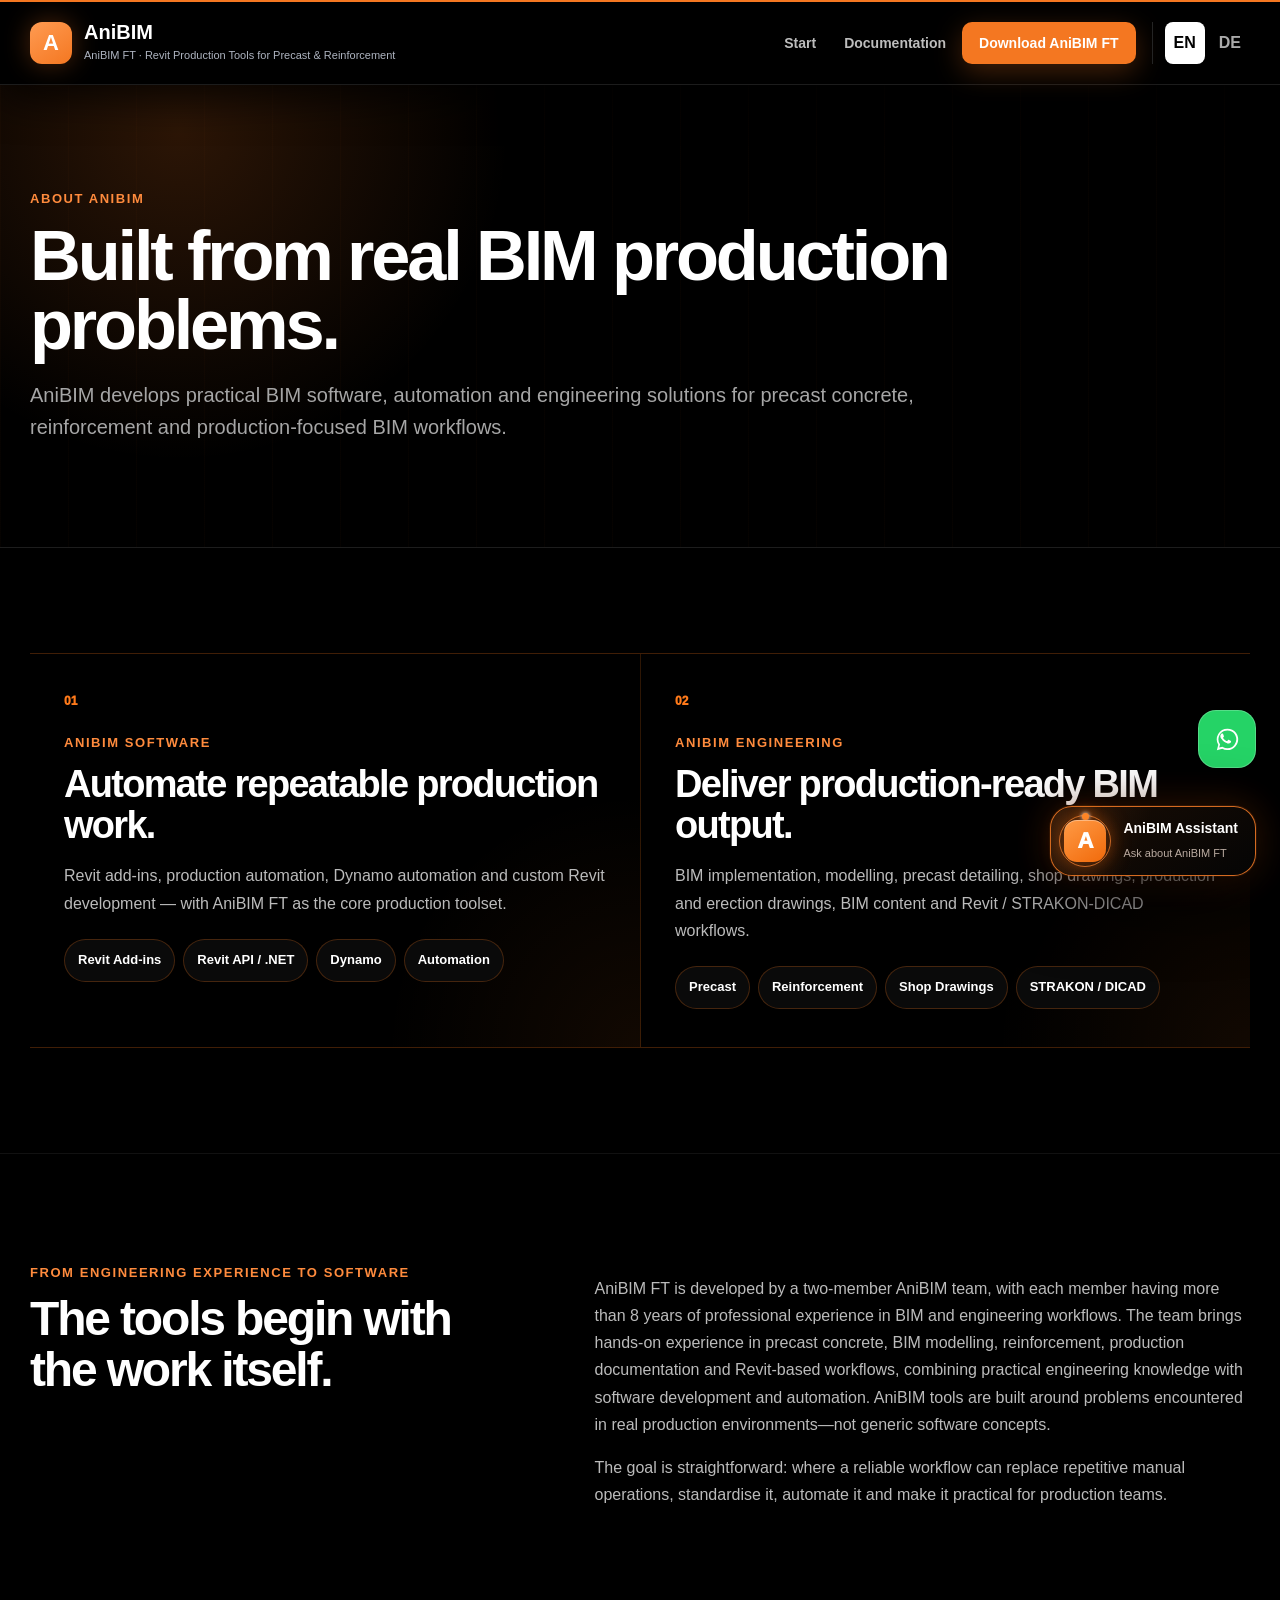
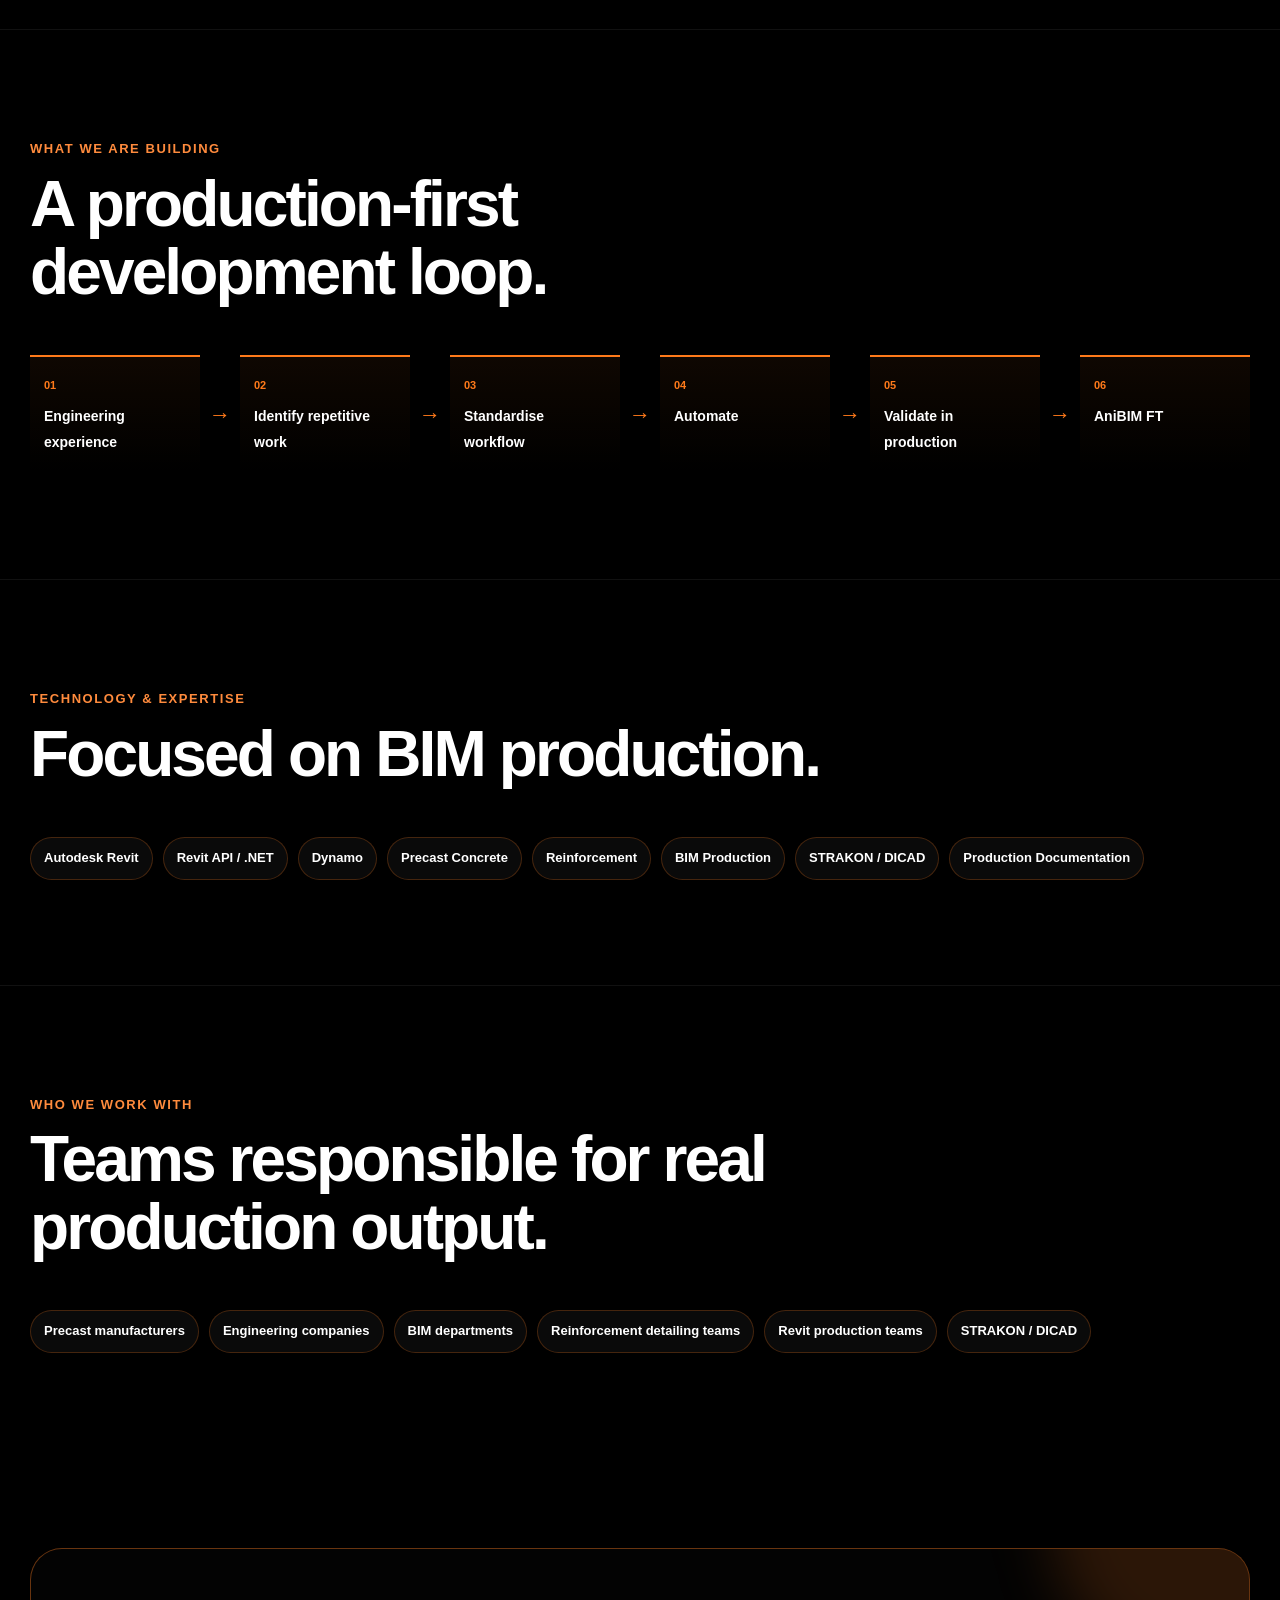
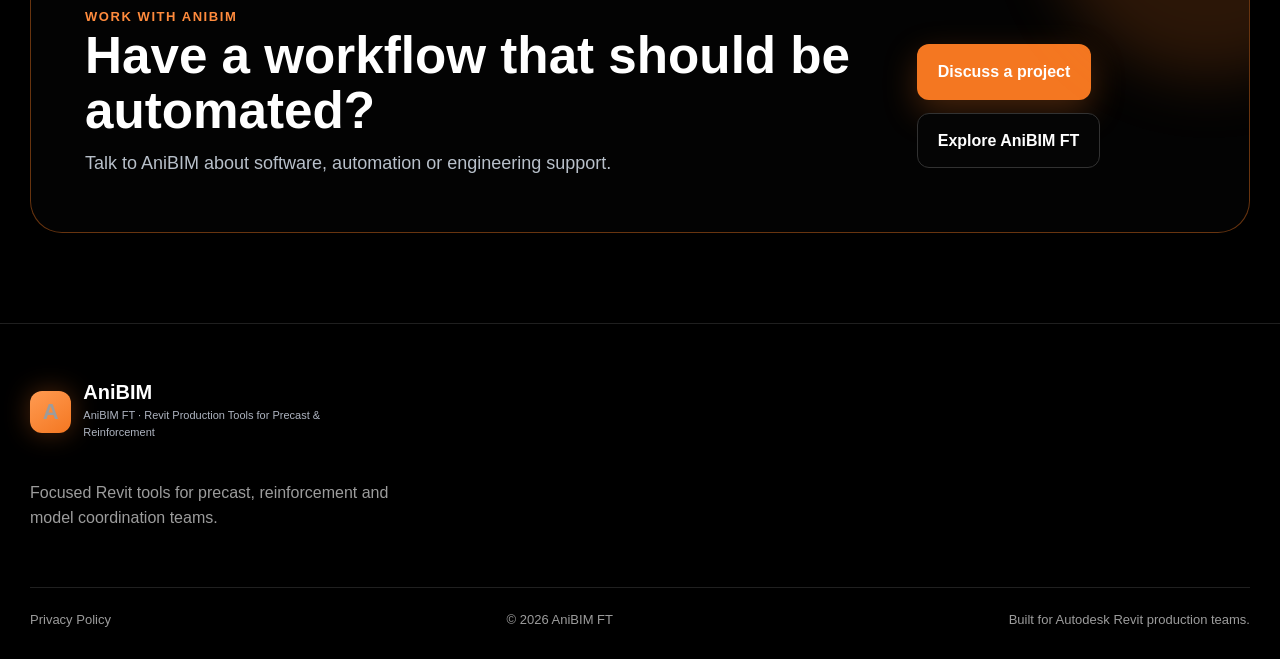
==== commit 2bd4e71a: "Add files via upload temporary commit 1" ====
--- a/about.html
+++ b/about.html
@@ -1,4 +1,5 @@
-<!DOCTYPE html><html lang="en"><head><meta charset="utf-8"/><meta content="width=device-width,initial-scale=1" name="viewport"/><meta name="description" content="About AniBIM — BIM software, Revit automation and engineering services for precast, reinforcement and production workflows."/><title>About · AniBIM</title><link href="assets/site.css?v=29" rel="stylesheet"/></head><body class="lang-en about-v28"><header class="site-header"><div class="shell navbar"><a class="brand" data-keep-lang="true" href="index.html"><span class="mark">A</span><span><strong>AniBIM</strong><small><span data-lang="en">AniBIM FT · Revit Production Tools for Precast & Reinforcement</span><span data-lang="de">AniBIM FT · Revit-Produktionswerkzeuge für Fertigteil & Bewehrung</span></small></span></a><div class="nav-wrap"><nav class="nav-links"><a class="nav-link" data-keep-lang="true" href="product.html"><span data-lang="en">Product</span><span data-lang="de">Produkt</span></a><a class="nav-link" data-keep-lang="true" href="service.html"><span data-lang="en">Services</span><span data-lang="de">Services</span></a><a class="nav-link" data-keep-lang="true" href="tube.html"><span data-lang="en">Tube</span><span data-lang="de">Tube</span></a><a class="nav-link" data-keep-lang="true" href="pricing.html"><span data-lang="en">Purchase</span><span data-lang="de">Kaufen</span></a><a class="nav-link active" data-keep-lang="true" href="about.html"><span data-lang="en">About</span><span data-lang="de">Über uns</span></a><a class="nav-link" data-keep-lang="true" href="docs.html"><span data-lang="en">Documentation</span><span data-lang="de">Dokumentation</span></a><a class="nav-link" data-keep-lang="true" href="download.html"><span data-lang="en">Download</span><span data-lang="de">Download</span></a><a class="nav-link cta" href="https://github.com/AniBIMSupport/AniBIM-FT-Help/releases/download/v1.0.0/AniBIM_FT_1.0.0_Setup.exe" download><span data-lang="en">Download AniBIM FT</span><span data-lang="de">AniBIM FT herunterladen</span></a></nav><div class="lang"><button aria-label="Switch to English" data-switch-lang="en" onclick="setLanguage('en')" type="button">EN</button><button aria-label="Zur deutschen Sprache wechseln" data-switch-lang="de" onclick="setLanguage('de')" type="button">DE</button></div></div></div></header>
+<!DOCTYPE html>
+<html lang="en"><head><meta charset="utf-8"/><meta content="width=device-width,initial-scale=1" name="viewport"/><meta content="About AniBIM — BIM software, Revit automation and engineering services for precast, reinforcement and production workflows." name="description"/><title>About · AniBIM</title><link href="assets/site.css?v=29" rel="stylesheet"/></head><body class="lang-en about-v28"><header class="site-header"><div class="shell navbar"><a class="brand" data-keep-lang="true" href="index.html"><span class="mark">A</span><span><strong>AniBIM</strong><small><span data-lang="en">AniBIM FT · Revit Production Tools for Precast &amp; Reinforcement</span><span data-lang="de">AniBIM FT · Revit-Produktionswerkzeuge für Fertigteil &amp; Bewehrung</span></small></span></a><div class="nav-wrap"><nav class="nav-links"><a class="nav-link" data-keep-lang="true" href="index.html"><span data-lang="en">Start</span><span data-lang="de">Start</span></a><a class="nav-link" data-keep-lang="true" href="docs.html"><span data-lang="en">Documentation</span><span data-lang="de">Dokumentation</span></a><a class="nav-link cta" download="" href="https://github.com/AniBIMSupport/AniBIM-FT-Help/releases/download/v1.0.0/AniBIM_FT_1.0.0_Setup.exe"><span data-lang="en">Download AniBIM FT</span><span data-lang="de">AniBIM FT herunterladen</span></a></nav><div class="lang"><button aria-label="Switch to English" data-switch-lang="en" onclick="setLanguage('en')" type="button">EN</button><button aria-label="Zur deutschen Sprache wechseln" data-switch-lang="de" onclick="setLanguage('de')" type="button">DE</button></div></div></div></header>
 <main>
 <section class="page-hero about-hero-v28"><div class="shell"><span class="kicker"><span data-lang="en">ABOUT ANIBIM</span><span data-lang="de">ÜBER ANIBIM</span></span><h1><span data-lang="en">Built from real BIM production problems.</span><span data-lang="de">Entstanden aus realen BIM-Produktionsaufgaben.</span></h1><p class="lead"><span data-lang="en">AniBIM develops practical BIM software, automation and engineering solutions for precast concrete, reinforcement and production-focused BIM workflows.</span><span data-lang="de">AniBIM entwickelt praxisnahe BIM-Software, Automatisierung und Engineering-Lösungen für Fertigteilbau, Bewehrung und produktionsorientierte BIM-Workflows.</span></p></div></section>
 <section class="section"><div class="shell"><div class="about-dual-v28">
@@ -7,7 +8,7 @@
 </div></div></section>
 <section class="section alt"><div class="shell about-story-v28"><div><span class="kicker"><span data-lang="en">FROM ENGINEERING EXPERIENCE TO SOFTWARE</span><span data-lang="de">VON ENGINEERING-ERFAHRUNG ZU SOFTWARE</span></span><h2><span data-lang="en">The tools begin with the work itself.</span><span data-lang="de">Die Werkzeuge beginnen bei der tatsächlichen Arbeit.</span></h2></div><div><p><span data-lang="en">AniBIM FT is developed by a two-member AniBIM team, with each member having more than 8 years of professional experience in BIM and engineering workflows. The team brings hands-on experience in precast concrete, BIM modelling, reinforcement, production documentation and Revit-based workflows, combining practical engineering knowledge with software development and automation. AniBIM tools are built around problems encountered in real production environments—not generic software concepts.</span><span data-lang="de">AniBIM FT wird von einem zweiköpfigen AniBIM-Team entwickelt. Jedes Teammitglied verfügt über mehr als 8 Jahre Berufserfahrung in BIM- und Engineering-Workflows. Das Team verbindet praktische Erfahrung in Fertigteilbau, BIM-Modellierung, Bewehrung, Produktionsdokumentation und Revit-basierten Workflows mit Softwareentwicklung und Automatisierung. AniBIM-Werkzeuge entstehen aus realen Anforderungen der Produktion – nicht aus allgemeinen Softwarekonzepten.</span></p><p><span data-lang="en">The goal is straightforward: where a reliable workflow can replace repetitive manual operations, standardise it, automate it and make it practical for production teams.</span><span data-lang="de">Das Ziel ist klar: Wo ein zuverlässiger Workflow wiederholte manuelle Arbeit ersetzen kann, wird er standardisiert, automatisiert und für Produktionsteams praktisch nutzbar gemacht.</span></p></div></div></section>
 <section class="section"><div class="shell"><div class="section-head"><span class="kicker"><span data-lang="en">WHAT WE ARE BUILDING</span><span data-lang="de">WAS WIR ENTWICKELN</span></span><h2><span data-lang="en">A production-first development loop.</span><span data-lang="de">Ein produktionsorientierter Entwicklungszyklus.</span></h2></div><div class="build-flow-v28"><div><b>01</b><strong><span data-lang="en">Engineering experience</span><span data-lang="de">Engineering-Erfahrung</span></strong></div><i>→</i><div><b>02</b><strong><span data-lang="en">Identify repetitive work</span><span data-lang="de">Wiederholungen erkennen</span></strong></div><i>→</i><div><b>03</b><strong><span data-lang="en">Standardise workflow</span><span data-lang="de">Workflow standardisieren</span></strong></div><i>→</i><div><b>04</b><strong><span data-lang="en">Automate</span><span data-lang="de">Automatisieren</span></strong></div><i>→</i><div><b>05</b><strong><span data-lang="en">Validate in production</span><span data-lang="de">In Produktion validieren</span></strong></div><i>→</i><div><b>06</b><strong>AniBIM FT</strong></div></div></div></section>
-<section class="section alt"><div class="shell"><div class="section-head"><span class="kicker"><span data-lang="en">TECHNOLOGY & EXPERTISE</span><span data-lang="de">TECHNOLOGIE & KOMPETENZ</span></span><h2><span data-lang="en">Focused on BIM production.</span><span data-lang="de">Fokus auf BIM-Produktion.</span></h2></div><div class="expertise-grid-v28"><span>Autodesk Revit</span><span>Revit API / .NET</span><span>Dynamo</span><span>Precast Concrete</span><span>Reinforcement</span><span>BIM Production</span><span>STRAKON / DICAD</span><span>Production Documentation</span></div></div></section>
+<section class="section alt"><div class="shell"><div class="section-head"><span class="kicker"><span data-lang="en">TECHNOLOGY &amp; EXPERTISE</span><span data-lang="de">TECHNOLOGIE &amp; KOMPETENZ</span></span><h2><span data-lang="en">Focused on BIM production.</span><span data-lang="de">Fokus auf BIM-Produktion.</span></h2></div><div class="expertise-grid-v28"><span>Autodesk Revit</span><span>Revit API / .NET</span><span>Dynamo</span><span>Precast Concrete</span><span>Reinforcement</span><span>BIM Production</span><span>STRAKON / DICAD</span><span>Production Documentation</span></div></div></section>
 <section class="section"><div class="shell"><div class="section-head"><span class="kicker"><span data-lang="en">WHO WE WORK WITH</span><span data-lang="de">FÜR WEN WIR ARBEITEN</span></span><h2><span data-lang="en">Teams responsible for real production output.</span><span data-lang="de">Teams mit Verantwortung für reale Produktionsergebnisse.</span></h2></div><div class="audience-v28"><span><span data-lang="en">Precast manufacturers</span><span data-lang="de">Fertigteilwerke</span></span><span><span data-lang="en">Engineering companies</span><span data-lang="de">Ingenieurbüros</span></span><span><span data-lang="en">BIM departments</span><span data-lang="de">BIM-Abteilungen</span></span><span><span data-lang="en">Reinforcement detailing teams</span><span data-lang="de">Bewehrungsplanungsteams</span></span><span><span data-lang="en">Revit production teams</span><span data-lang="de">Revit-Produktionsteams</span></span><span>STRAKON / DICAD</span></div></div></section>
 <section class="cta-band"><div class="shell"><div class="cta-box"><div><span class="kicker"><span data-lang="en">WORK WITH ANIBIM</span><span data-lang="de">MIT ANIBIM ARBEITEN</span></span><h2><span data-lang="en">Have a workflow that should be automated?</span><span data-lang="de">Haben Sie einen Workflow, der automatisiert werden sollte?</span></h2><p><span data-lang="en">Talk to AniBIM about software, automation or engineering support.</span><span data-lang="de">Sprechen Sie mit AniBIM über Software, Automatisierung oder Engineering-Support.</span></p></div><div class="hero-actions"><a class="btn primary" href="mailto:AniBIM.Support@gmail.com"><span data-lang="en">Discuss a project</span><span data-lang="de">Projekt besprechen</span></a><a class="btn secondary" data-keep-lang="true" href="product.html"><span data-lang="en">Explore AniBIM FT</span><span data-lang="de">AniBIM FT entdecken</span></a></div></div></div></section>
-</main><footer class="footer"><div class="shell"><div class="footer-grid"><div><a class="brand" data-keep-lang="true" href="index.html"><span class="mark">A</span><span><strong>AniBIM</strong><small><span data-lang="en">AniBIM FT · Revit Production Tools for Precast & Reinforcement</span><span data-lang="de">AniBIM FT · Revit-Produktionswerkzeuge für Fertigteil & Bewehrung</span></small></span></a><p style="max-width:360px"><span data-lang="en">Focused Revit tools for precast, reinforcement and model coordination teams.</span><span data-lang="de">Fokussierte Revit-Werkzeuge für Fertigteil-, Bewehrungs- und Koordinationsteams.</span></p></div><div><h4><span data-lang="en">Product</span><span data-lang="de">Produkt</span></h4><a data-keep-lang="true" href="product.html"><span data-lang="en">Overview</span><span data-lang="de">Übersicht</span></a><a data-keep-lang="true" href="pricing.html"><span data-lang="en">Licensing</span><span data-lang="de">Lizenzierung</span></a><a data-keep-lang="true" href="download.html"><span data-lang="en">30-day trial</span><span data-lang="de">30-Tage-Test</span></a><a data-keep-lang="true" href="service.html"><span data-lang="en">Services</span><span data-lang="de">Services</span></a></div><div><h4><span data-lang="en">Resources</span><span data-lang="de">Ressourcen</span></h4><a data-keep-lang="true" href="docs.html"><span data-lang="en">Documentation</span><span data-lang="de">Dokumentation</span></a><a data-keep-lang="true" href="install.html"><span data-lang="en">Installation</span><span data-lang="de">Installation</span></a><a data-keep-lang="true" href="download.html"><span data-lang="en">Download</span><span data-lang="de">Download</span></a></div><div><h4><span data-lang="en">Contact</span><span data-lang="de">Kontakt</span></h4><a href="mailto:AniBIM.Support@gmail.com">AniBIM.Support@gmail.com</a><a class="youtube-link" href="https://www.youtube.com/@AniBIMSupport" rel="noopener noreferrer" target="_blank">YouTube · @AniBIMSupport</a></div></div><div class="footer-bottom"><span><a data-keep-lang="true" href="privacy.html"><span data-lang="en">Privacy Policy</span><span data-lang="de">Datenschutz</span></a></span><span><span data-lang="en">© 2026 AniBIM FT</span><span data-lang="de">© 2026 AniBIM FT</span></span><span><span data-lang="en">Built for Autodesk Revit production teams.</span><span data-lang="de">Entwickelt für Produktionsteams mit Autodesk Revit.</span></span></div></div></footer><script src="assets/site.js?v=20260827-v14"></script></body></html>+</main><footer class="footer"><div class="shell"><div class="footer-grid"><div><a class="brand" data-keep-lang="true" href="index.html"><span class="mark">A</span><span><strong>AniBIM</strong><small><span data-lang="en">AniBIM FT · Revit Production Tools for Precast &amp; Reinforcement</span><span data-lang="de">AniBIM FT · Revit-Produktionswerkzeuge für Fertigteil &amp; Bewehrung</span></small></span></a><p style="max-width:360px"><span data-lang="en">Focused Revit tools for precast, reinforcement and model coordination teams.</span><span data-lang="de">Fokussierte Revit-Werkzeuge für Fertigteil-, Bewehrungs- und Koordinationsteams.</span></p></div></div><div class="footer-bottom"><span><span data-lang="en">Privacy Policy</span><span data-lang="de">Datenschutz</span></span><span><span data-lang="en">© 2026 AniBIM FT</span><span data-lang="de">© 2026 AniBIM FT</span></span><span><span data-lang="en">Built for Autodesk Revit production teams.</span><span data-lang="de">Entwickelt für Produktionsteams mit Autodesk Revit.</span></span></div></div></footer><script src="assets/site.js?v=20260827-v14"></script></body></html>
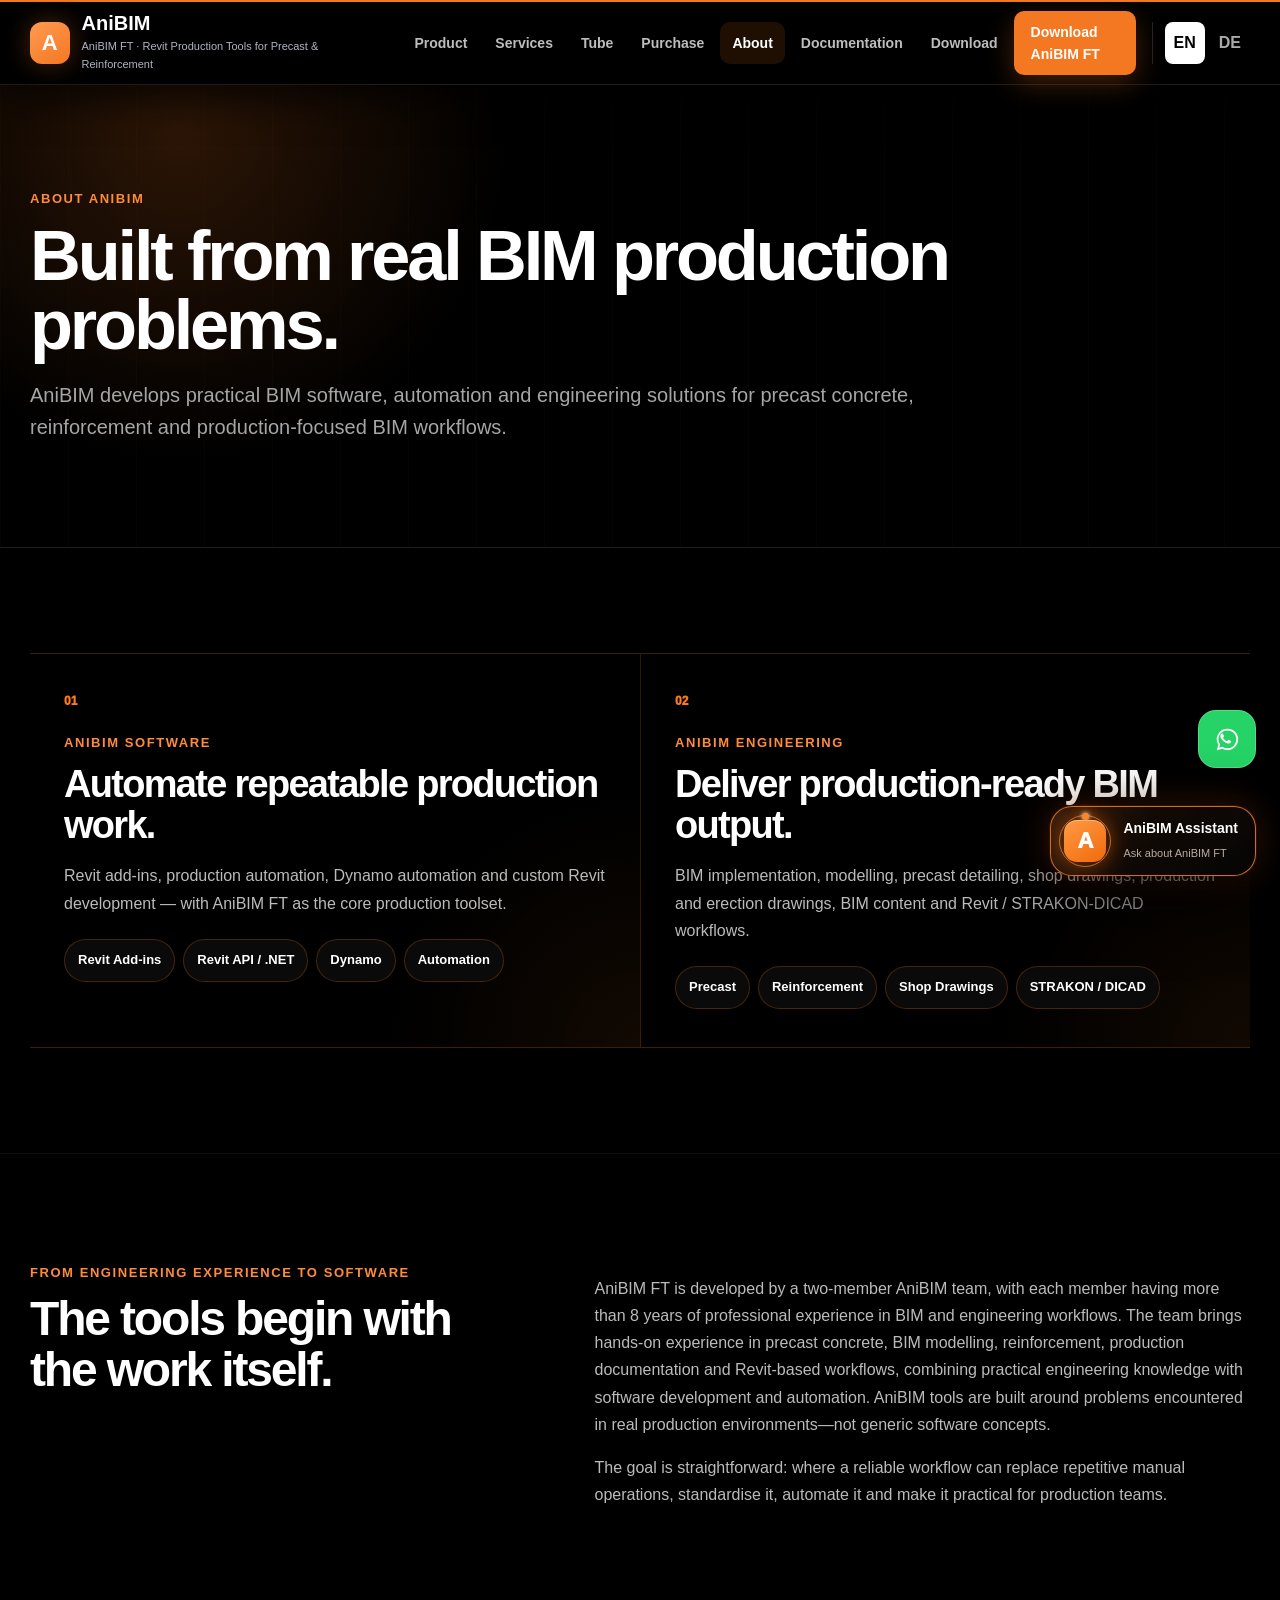
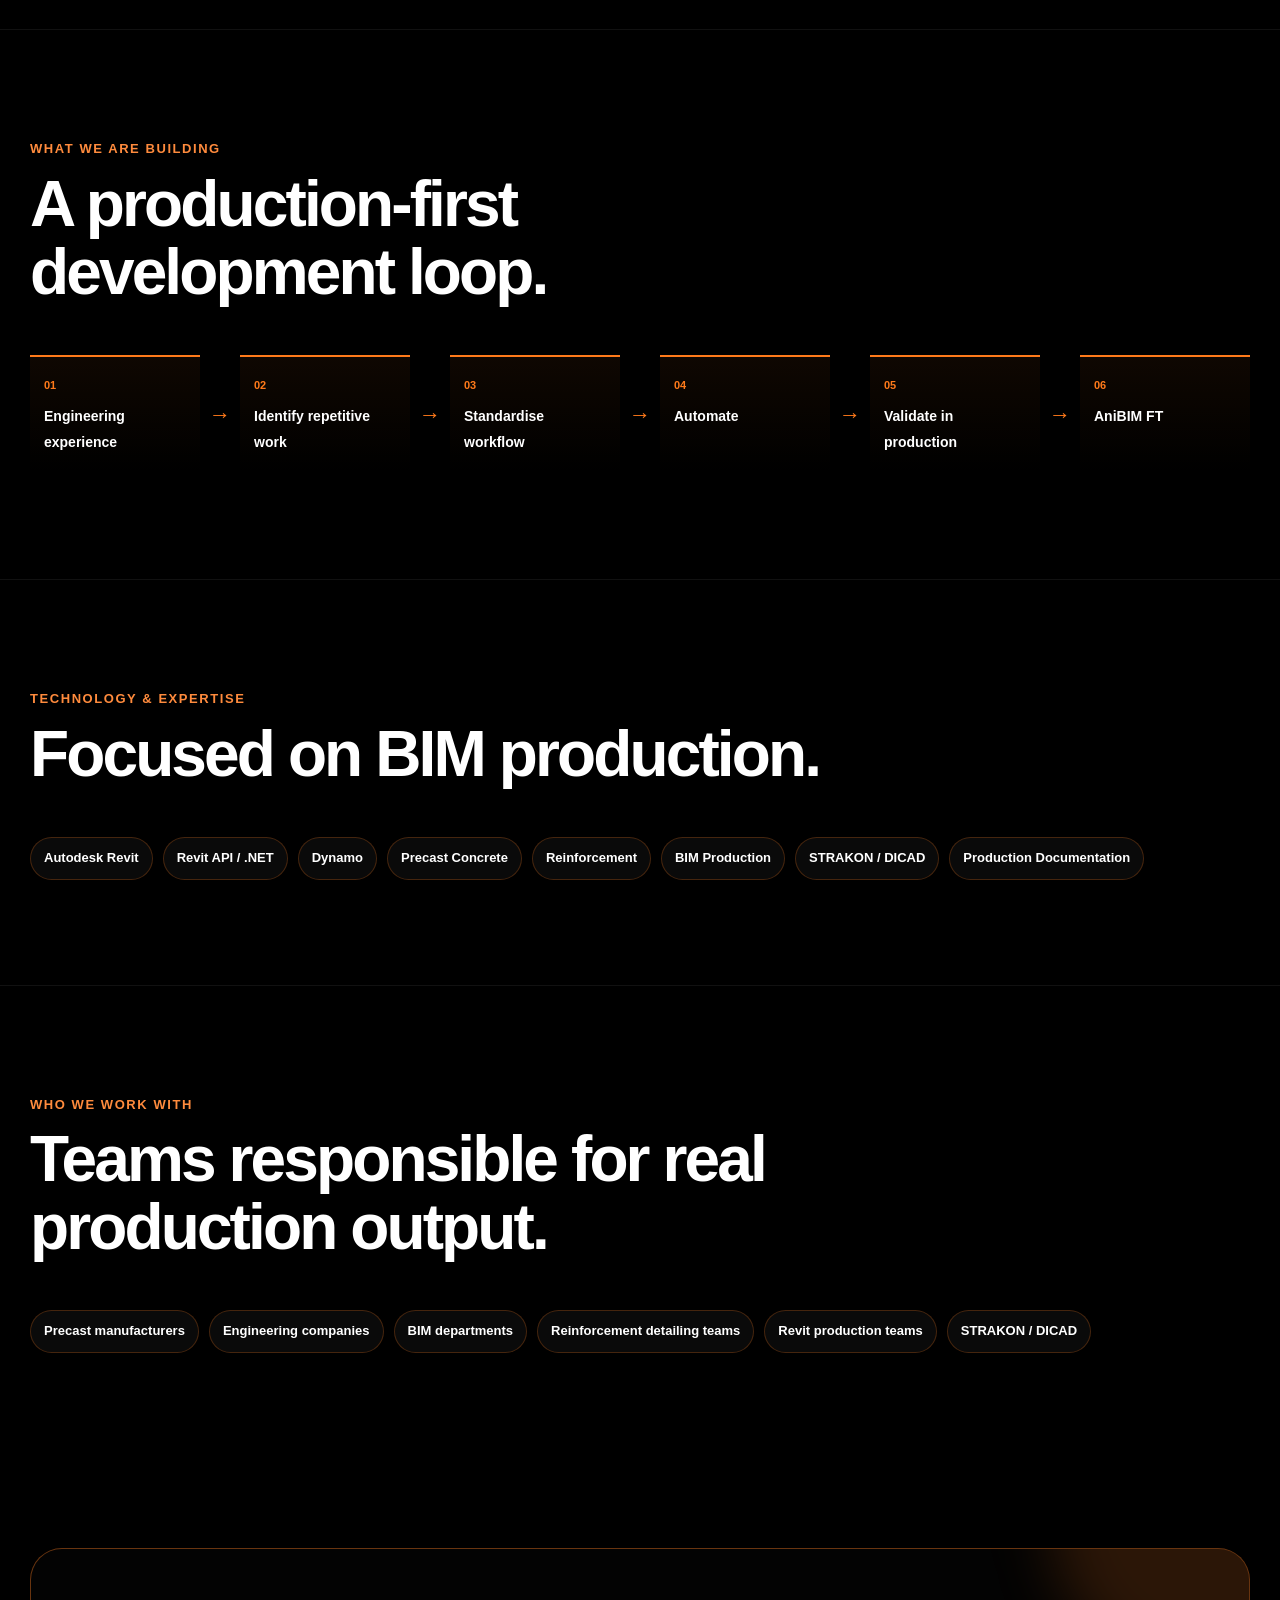
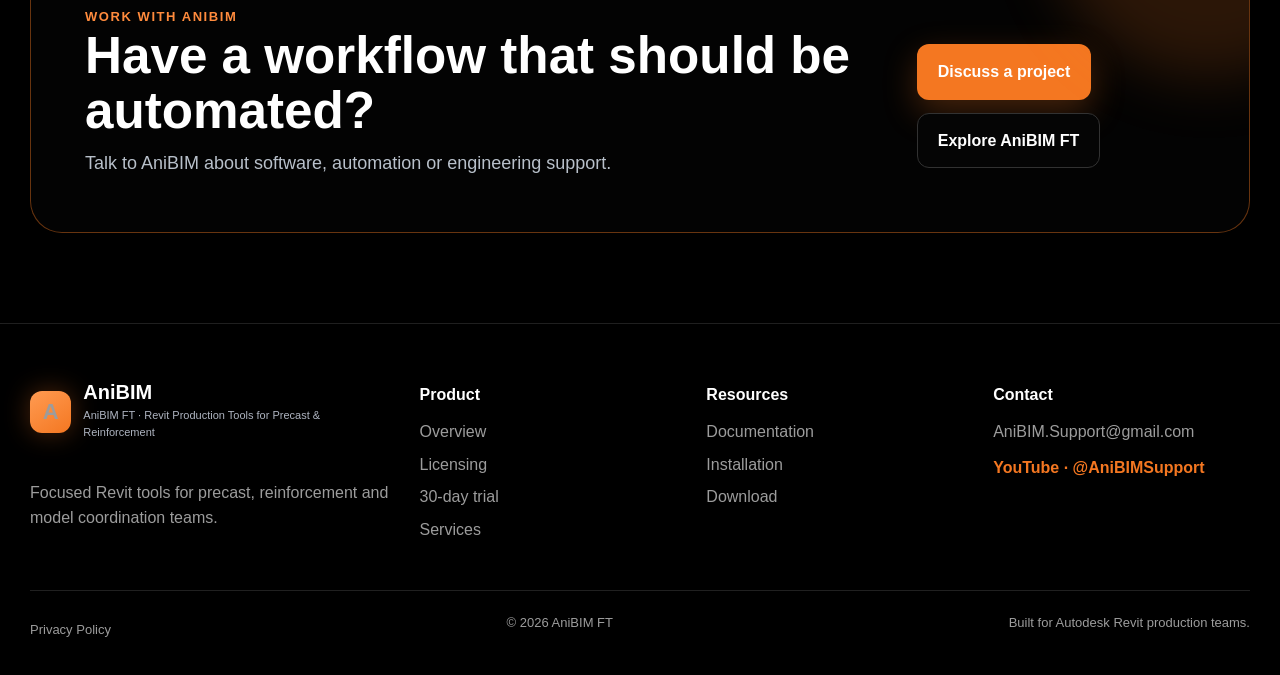
==== commit 4145bf2c: "Add files via upload number change 1" ====
--- a/about.html
+++ b/about.html
@@ -1,5 +1,4 @@
-<!DOCTYPE html>
-<html lang="en"><head><meta charset="utf-8"/><meta content="width=device-width,initial-scale=1" name="viewport"/><meta content="About AniBIM — BIM software, Revit automation and engineering services for precast, reinforcement and production workflows." name="description"/><title>About · AniBIM</title><link href="assets/site.css?v=29" rel="stylesheet"/></head><body class="lang-en about-v28"><header class="site-header"><div class="shell navbar"><a class="brand" data-keep-lang="true" href="index.html"><span class="mark">A</span><span><strong>AniBIM</strong><small><span data-lang="en">AniBIM FT · Revit Production Tools for Precast &amp; Reinforcement</span><span data-lang="de">AniBIM FT · Revit-Produktionswerkzeuge für Fertigteil &amp; Bewehrung</span></small></span></a><div class="nav-wrap"><nav class="nav-links"><a class="nav-link" data-keep-lang="true" href="index.html"><span data-lang="en">Start</span><span data-lang="de">Start</span></a><a class="nav-link" data-keep-lang="true" href="docs.html"><span data-lang="en">Documentation</span><span data-lang="de">Dokumentation</span></a><a class="nav-link cta" download="" href="https://github.com/AniBIMSupport/AniBIM-FT-Help/releases/download/v1.0.0/AniBIM_FT_1.0.0_Setup.exe"><span data-lang="en">Download AniBIM FT</span><span data-lang="de">AniBIM FT herunterladen</span></a></nav><div class="lang"><button aria-label="Switch to English" data-switch-lang="en" onclick="setLanguage('en')" type="button">EN</button><button aria-label="Zur deutschen Sprache wechseln" data-switch-lang="de" onclick="setLanguage('de')" type="button">DE</button></div></div></div></header>
+<!DOCTYPE html><html lang="en"><head><meta charset="utf-8"/><meta content="width=device-width,initial-scale=1" name="viewport"/><meta name="description" content="About AniBIM — BIM software, Revit automation and engineering services for precast, reinforcement and production workflows."/><title>About · AniBIM</title><link href="assets/site.css?v=29" rel="stylesheet"/></head><body class="lang-en about-v28"><header class="site-header"><div class="shell navbar"><a class="brand" data-keep-lang="true" href="index.html"><span class="mark">A</span><span><strong>AniBIM</strong><small><span data-lang="en">AniBIM FT · Revit Production Tools for Precast & Reinforcement</span><span data-lang="de">AniBIM FT · Revit-Produktionswerkzeuge für Fertigteil & Bewehrung</span></small></span></a><div class="nav-wrap"><nav class="nav-links"><a class="nav-link" data-keep-lang="true" href="product.html"><span data-lang="en">Product</span><span data-lang="de">Produkt</span></a><a class="nav-link" data-keep-lang="true" href="service.html"><span data-lang="en">Services</span><span data-lang="de">Services</span></a><a class="nav-link" data-keep-lang="true" href="tube.html"><span data-lang="en">Tube</span><span data-lang="de">Tube</span></a><a class="nav-link" data-keep-lang="true" href="pricing.html"><span data-lang="en">Purchase</span><span data-lang="de">Kaufen</span></a><a class="nav-link active" data-keep-lang="true" href="about.html"><span data-lang="en">About</span><span data-lang="de">Über uns</span></a><a class="nav-link" data-keep-lang="true" href="docs.html"><span data-lang="en">Documentation</span><span data-lang="de">Dokumentation</span></a><a class="nav-link" data-keep-lang="true" href="download.html"><span data-lang="en">Download</span><span data-lang="de">Download</span></a><a class="nav-link cta" href="https://github.com/AniBIMSupport/AniBIM-FT-Help/releases/download/v1.0.0/AniBIM_FT_1.0.0_Setup.exe" download><span data-lang="en">Download AniBIM FT</span><span data-lang="de">AniBIM FT herunterladen</span></a></nav><div class="lang"><button aria-label="Switch to English" data-switch-lang="en" onclick="setLanguage('en')" type="button">EN</button><button aria-label="Zur deutschen Sprache wechseln" data-switch-lang="de" onclick="setLanguage('de')" type="button">DE</button></div></div></div></header>
 <main>
 <section class="page-hero about-hero-v28"><div class="shell"><span class="kicker"><span data-lang="en">ABOUT ANIBIM</span><span data-lang="de">ÜBER ANIBIM</span></span><h1><span data-lang="en">Built from real BIM production problems.</span><span data-lang="de">Entstanden aus realen BIM-Produktionsaufgaben.</span></h1><p class="lead"><span data-lang="en">AniBIM develops practical BIM software, automation and engineering solutions for precast concrete, reinforcement and production-focused BIM workflows.</span><span data-lang="de">AniBIM entwickelt praxisnahe BIM-Software, Automatisierung und Engineering-Lösungen für Fertigteilbau, Bewehrung und produktionsorientierte BIM-Workflows.</span></p></div></section>
 <section class="section"><div class="shell"><div class="about-dual-v28">
@@ -8,7 +7,7 @@
 </div></div></section>
 <section class="section alt"><div class="shell about-story-v28"><div><span class="kicker"><span data-lang="en">FROM ENGINEERING EXPERIENCE TO SOFTWARE</span><span data-lang="de">VON ENGINEERING-ERFAHRUNG ZU SOFTWARE</span></span><h2><span data-lang="en">The tools begin with the work itself.</span><span data-lang="de">Die Werkzeuge beginnen bei der tatsächlichen Arbeit.</span></h2></div><div><p><span data-lang="en">AniBIM FT is developed by a two-member AniBIM team, with each member having more than 8 years of professional experience in BIM and engineering workflows. The team brings hands-on experience in precast concrete, BIM modelling, reinforcement, production documentation and Revit-based workflows, combining practical engineering knowledge with software development and automation. AniBIM tools are built around problems encountered in real production environments—not generic software concepts.</span><span data-lang="de">AniBIM FT wird von einem zweiköpfigen AniBIM-Team entwickelt. Jedes Teammitglied verfügt über mehr als 8 Jahre Berufserfahrung in BIM- und Engineering-Workflows. Das Team verbindet praktische Erfahrung in Fertigteilbau, BIM-Modellierung, Bewehrung, Produktionsdokumentation und Revit-basierten Workflows mit Softwareentwicklung und Automatisierung. AniBIM-Werkzeuge entstehen aus realen Anforderungen der Produktion – nicht aus allgemeinen Softwarekonzepten.</span></p><p><span data-lang="en">The goal is straightforward: where a reliable workflow can replace repetitive manual operations, standardise it, automate it and make it practical for production teams.</span><span data-lang="de">Das Ziel ist klar: Wo ein zuverlässiger Workflow wiederholte manuelle Arbeit ersetzen kann, wird er standardisiert, automatisiert und für Produktionsteams praktisch nutzbar gemacht.</span></p></div></div></section>
 <section class="section"><div class="shell"><div class="section-head"><span class="kicker"><span data-lang="en">WHAT WE ARE BUILDING</span><span data-lang="de">WAS WIR ENTWICKELN</span></span><h2><span data-lang="en">A production-first development loop.</span><span data-lang="de">Ein produktionsorientierter Entwicklungszyklus.</span></h2></div><div class="build-flow-v28"><div><b>01</b><strong><span data-lang="en">Engineering experience</span><span data-lang="de">Engineering-Erfahrung</span></strong></div><i>→</i><div><b>02</b><strong><span data-lang="en">Identify repetitive work</span><span data-lang="de">Wiederholungen erkennen</span></strong></div><i>→</i><div><b>03</b><strong><span data-lang="en">Standardise workflow</span><span data-lang="de">Workflow standardisieren</span></strong></div><i>→</i><div><b>04</b><strong><span data-lang="en">Automate</span><span data-lang="de">Automatisieren</span></strong></div><i>→</i><div><b>05</b><strong><span data-lang="en">Validate in production</span><span data-lang="de">In Produktion validieren</span></strong></div><i>→</i><div><b>06</b><strong>AniBIM FT</strong></div></div></div></section>
-<section class="section alt"><div class="shell"><div class="section-head"><span class="kicker"><span data-lang="en">TECHNOLOGY &amp; EXPERTISE</span><span data-lang="de">TECHNOLOGIE &amp; KOMPETENZ</span></span><h2><span data-lang="en">Focused on BIM production.</span><span data-lang="de">Fokus auf BIM-Produktion.</span></h2></div><div class="expertise-grid-v28"><span>Autodesk Revit</span><span>Revit API / .NET</span><span>Dynamo</span><span>Precast Concrete</span><span>Reinforcement</span><span>BIM Production</span><span>STRAKON / DICAD</span><span>Production Documentation</span></div></div></section>
+<section class="section alt"><div class="shell"><div class="section-head"><span class="kicker"><span data-lang="en">TECHNOLOGY & EXPERTISE</span><span data-lang="de">TECHNOLOGIE & KOMPETENZ</span></span><h2><span data-lang="en">Focused on BIM production.</span><span data-lang="de">Fokus auf BIM-Produktion.</span></h2></div><div class="expertise-grid-v28"><span>Autodesk Revit</span><span>Revit API / .NET</span><span>Dynamo</span><span>Precast Concrete</span><span>Reinforcement</span><span>BIM Production</span><span>STRAKON / DICAD</span><span>Production Documentation</span></div></div></section>
 <section class="section"><div class="shell"><div class="section-head"><span class="kicker"><span data-lang="en">WHO WE WORK WITH</span><span data-lang="de">FÜR WEN WIR ARBEITEN</span></span><h2><span data-lang="en">Teams responsible for real production output.</span><span data-lang="de">Teams mit Verantwortung für reale Produktionsergebnisse.</span></h2></div><div class="audience-v28"><span><span data-lang="en">Precast manufacturers</span><span data-lang="de">Fertigteilwerke</span></span><span><span data-lang="en">Engineering companies</span><span data-lang="de">Ingenieurbüros</span></span><span><span data-lang="en">BIM departments</span><span data-lang="de">BIM-Abteilungen</span></span><span><span data-lang="en">Reinforcement detailing teams</span><span data-lang="de">Bewehrungsplanungsteams</span></span><span><span data-lang="en">Revit production teams</span><span data-lang="de">Revit-Produktionsteams</span></span><span>STRAKON / DICAD</span></div></div></section>
 <section class="cta-band"><div class="shell"><div class="cta-box"><div><span class="kicker"><span data-lang="en">WORK WITH ANIBIM</span><span data-lang="de">MIT ANIBIM ARBEITEN</span></span><h2><span data-lang="en">Have a workflow that should be automated?</span><span data-lang="de">Haben Sie einen Workflow, der automatisiert werden sollte?</span></h2><p><span data-lang="en">Talk to AniBIM about software, automation or engineering support.</span><span data-lang="de">Sprechen Sie mit AniBIM über Software, Automatisierung oder Engineering-Support.</span></p></div><div class="hero-actions"><a class="btn primary" href="mailto:AniBIM.Support@gmail.com"><span data-lang="en">Discuss a project</span><span data-lang="de">Projekt besprechen</span></a><a class="btn secondary" data-keep-lang="true" href="product.html"><span data-lang="en">Explore AniBIM FT</span><span data-lang="de">AniBIM FT entdecken</span></a></div></div></div></section>
-</main><footer class="footer"><div class="shell"><div class="footer-grid"><div><a class="brand" data-keep-lang="true" href="index.html"><span class="mark">A</span><span><strong>AniBIM</strong><small><span data-lang="en">AniBIM FT · Revit Production Tools for Precast &amp; Reinforcement</span><span data-lang="de">AniBIM FT · Revit-Produktionswerkzeuge für Fertigteil &amp; Bewehrung</span></small></span></a><p style="max-width:360px"><span data-lang="en">Focused Revit tools for precast, reinforcement and model coordination teams.</span><span data-lang="de">Fokussierte Revit-Werkzeuge für Fertigteil-, Bewehrungs- und Koordinationsteams.</span></p></div></div><div class="footer-bottom"><span><span data-lang="en">Privacy Policy</span><span data-lang="de">Datenschutz</span></span><span><span data-lang="en">© 2026 AniBIM FT</span><span data-lang="de">© 2026 AniBIM FT</span></span><span><span data-lang="en">Built for Autodesk Revit production teams.</span><span data-lang="de">Entwickelt für Produktionsteams mit Autodesk Revit.</span></span></div></div></footer><script src="assets/site.js?v=20260827-v14"></script></body></html>+</main><footer class="footer"><div class="shell"><div class="footer-grid"><div><a class="brand" data-keep-lang="true" href="index.html"><span class="mark">A</span><span><strong>AniBIM</strong><small><span data-lang="en">AniBIM FT · Revit Production Tools for Precast & Reinforcement</span><span data-lang="de">AniBIM FT · Revit-Produktionswerkzeuge für Fertigteil & Bewehrung</span></small></span></a><p style="max-width:360px"><span data-lang="en">Focused Revit tools for precast, reinforcement and model coordination teams.</span><span data-lang="de">Fokussierte Revit-Werkzeuge für Fertigteil-, Bewehrungs- und Koordinationsteams.</span></p></div><div><h4><span data-lang="en">Product</span><span data-lang="de">Produkt</span></h4><a data-keep-lang="true" href="product.html"><span data-lang="en">Overview</span><span data-lang="de">Übersicht</span></a><a data-keep-lang="true" href="pricing.html"><span data-lang="en">Licensing</span><span data-lang="de">Lizenzierung</span></a><a data-keep-lang="true" href="download.html"><span data-lang="en">30-day trial</span><span data-lang="de">30-Tage-Test</span></a><a data-keep-lang="true" href="service.html"><span data-lang="en">Services</span><span data-lang="de">Services</span></a></div><div><h4><span data-lang="en">Resources</span><span data-lang="de">Ressourcen</span></h4><a data-keep-lang="true" href="docs.html"><span data-lang="en">Documentation</span><span data-lang="de">Dokumentation</span></a><a data-keep-lang="true" href="install.html"><span data-lang="en">Installation</span><span data-lang="de">Installation</span></a><a data-keep-lang="true" href="download.html"><span data-lang="en">Download</span><span data-lang="de">Download</span></a></div><div><h4><span data-lang="en">Contact</span><span data-lang="de">Kontakt</span></h4><a href="mailto:AniBIM.Support@gmail.com">AniBIM.Support@gmail.com</a><a class="youtube-link" href="https://www.youtube.com/@AniBIMSupport" rel="noopener noreferrer" target="_blank">YouTube · @AniBIMSupport</a></div></div><div class="footer-bottom"><span><a data-keep-lang="true" href="privacy.html"><span data-lang="en">Privacy Policy</span><span data-lang="de">Datenschutz</span></a></span><span><span data-lang="en">© 2026 AniBIM FT</span><span data-lang="de">© 2026 AniBIM FT</span></span><span><span data-lang="en">Built for Autodesk Revit production teams.</span><span data-lang="de">Entwickelt für Produktionsteams mit Autodesk Revit.</span></span></div></div></footer><script src="assets/site.js?v=20260827-v14"></script></body></html>
